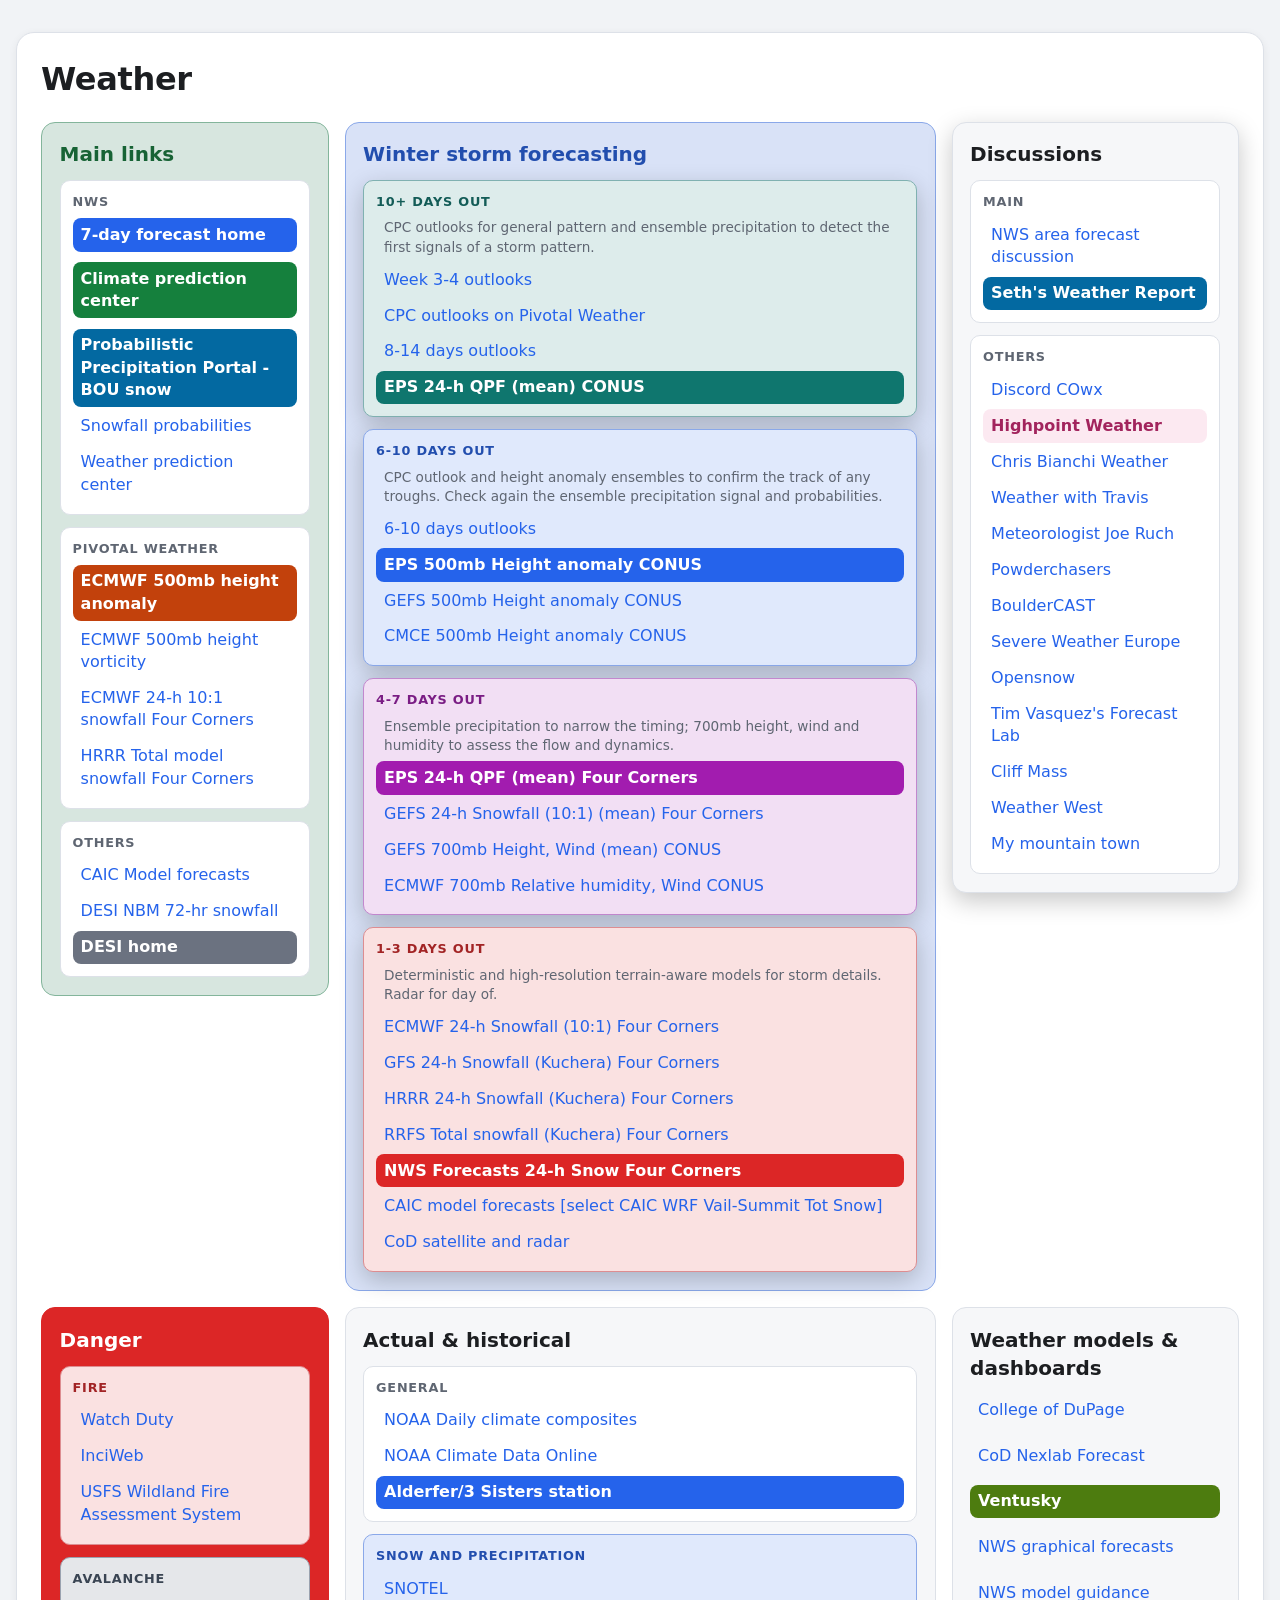
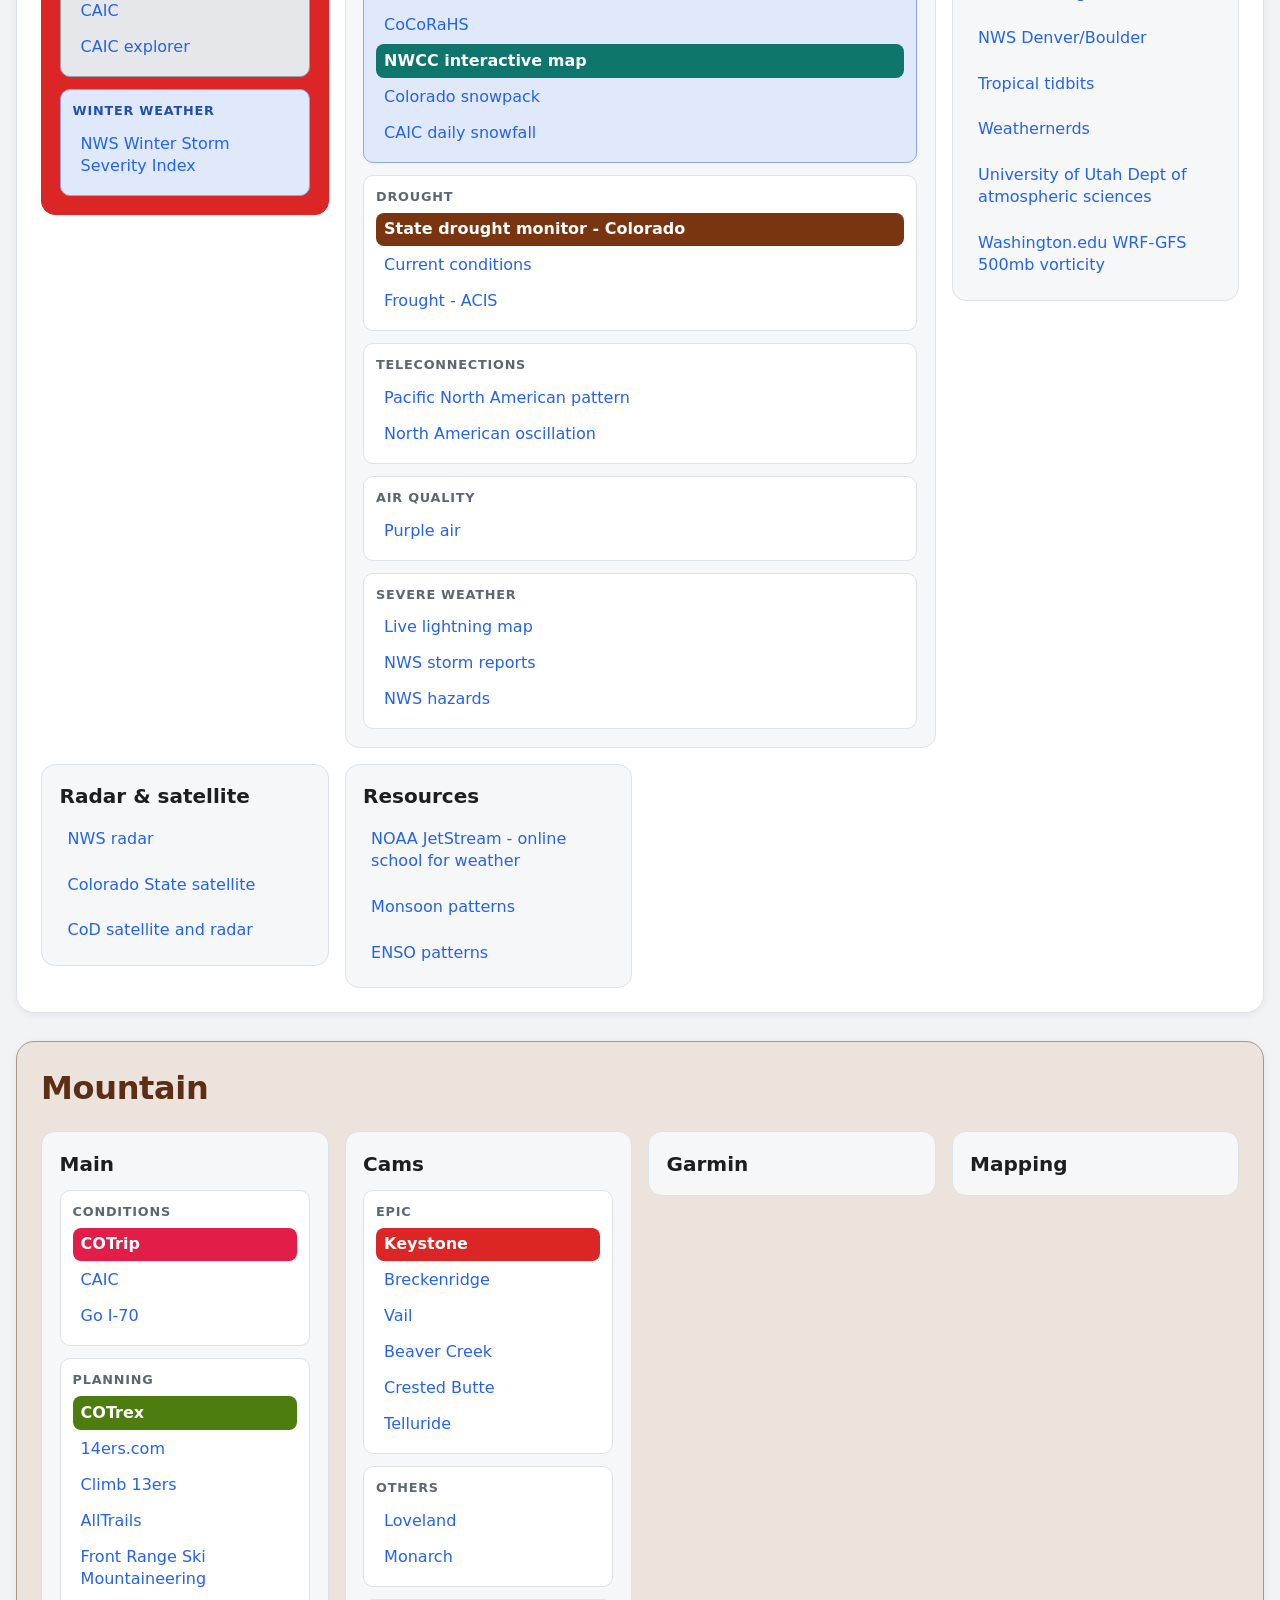
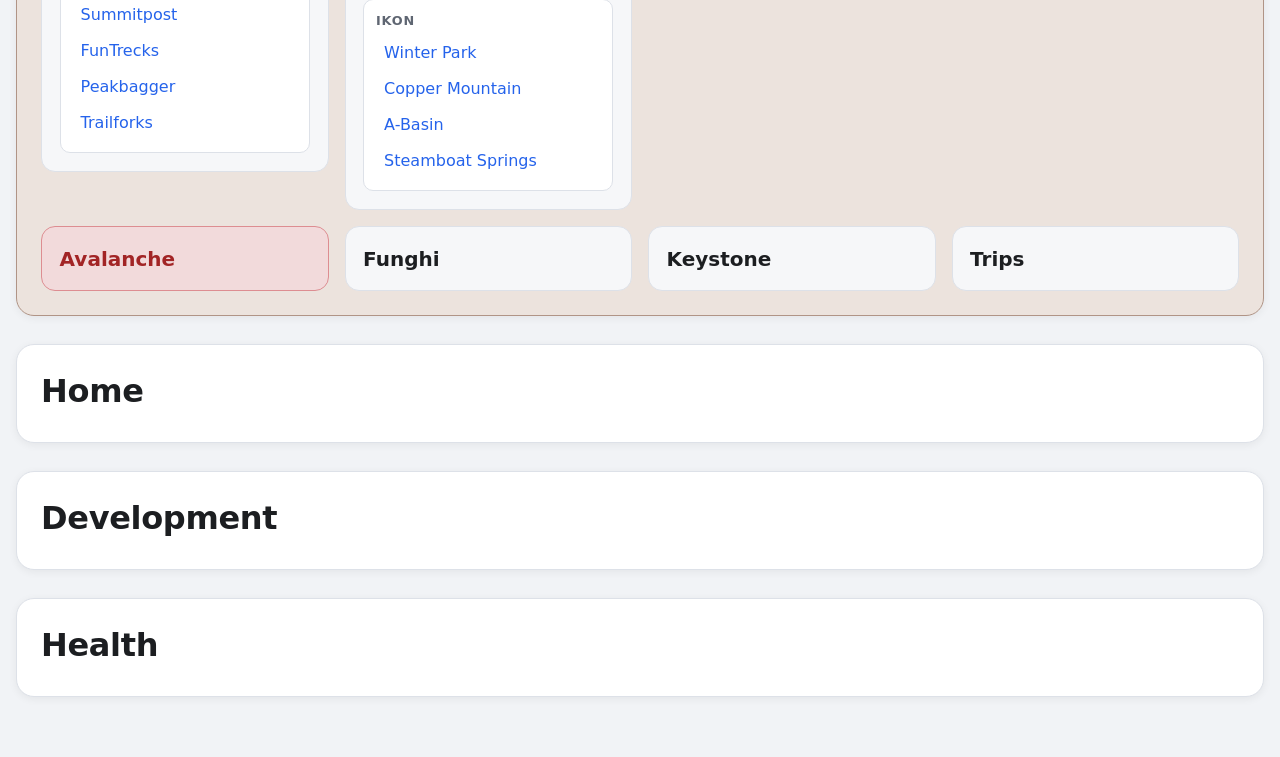
==== index.html @ 30119e85 "Updated design" ====
<!DOCTYPE html>
<html lang="en">
<head>
  <meta charset="utf-8">
  <meta name="viewport" content="width=device-width, initial-scale=1">
  <title>Favorite Links</title>

  <link rel="stylesheet" href="favorite-links.css">
   
</head>

<body>

    <div class="card-1">
        <h2>Weather</h2>

        <div class="card-2 green">
            <h3>Main links</h3>

            <div class="card-3">
                <h4>NWS</h4>
                    <a class="card-link solid blue mb-1" href="https://forecast.weather.gov/MapClick.php?lon=-105.38099262630568&lat=39.588177105466485#.Xbc_J25FyY4" target="_blank">7-day forecast home</a>
                    <a class="card-link solid green mb-1" href="https://www.cpc.ncep.noaa.gov/products/forecasts/" target="_blank">Climate prediction center</a>
                    <a class="card-link solid sky" href="https://www.wpc.ncep.noaa.gov/Prob_Precip/?ptype=snow&zoom=BOU" target="_blank">Probabilistic Precipitation Portal - BOU snow</a>
                    <a class="card-link" href="https://forecast.weather.gov/MapClick.php?lon=-105.38099262630568&lat=39.588177105466485#.Xbc_J25FyY4" target="_blank">Snowfall probabilities</a>
                    <a class="card-link" href="https://www.wpc.ncep.noaa.gov/index.php#page=ovw" target="_blank">Weather prediction center</a>
            </div>    
            
            <div class="card-3">
                <h4>Pivotal weather</h4>
                    <a class="card-link solid orange" href="https://beta.pivotalweather.com/models/ecmwf_full/500h_anom/conus?forecastHour=126&run=2026103012" target="_blank">ECMWF 500mb height anomaly</a>
                    <a class="card-link" href="https://beta.pivotalweather.com/models/ecmwf_full/500hv/conus?forecastHour=132&run=2026103012" target="_blank">ECMWF 500mb height vorticity</a>
                    <a class="card-link" href="https://beta.pivotalweather.com/models/ecmwf_full/sn10_024h-imp/us_fc?forecastHour=156&run=2026103012" target="_blank">ECMWF 24-h 10:1 snowfall Four Corners</a>
                    <a class="card-link" href="https://beta.pivotalweather.com/models/hrrr/snowfall_acc-imp/us_fc?forecastHour=1&run=2026103017" target="_blank">HRRR Total model snowfall Four Corners</a>
            </div>

            <div class="card-3">
                <h4>Others</h4>
                    <a class="card-link" href="https://avalanche.state.co.us/weather/forecast-models">CAIC Model forecasts</a>
                    <a class="card-link" href="https://sites.gsl.noaa.gov/desi/?x4dLocations=%5B%22City%22%5D&chart=x4d&lat=40&lon=-105&theme=dark&timeZone=local&hourFormat=12&x4dviewState=%7B%22latitude%22%3A39.498%2C%22longitude%22%3A-105.844%2C%22bearing%22%3A0%2C%22pitch%22%3A0%2C%22zoom%22%3A7.68%7D&dset=NBM_CO-CONUS&clusHghlgt=true&x4dMapStyle=3D&x4dMaps=%7B%22basemap%22%3A%7B%22value%22%3A%22Mapbox%22%7D%2C%22mapboxBasemap%22%3A%7B%22value%22%3A%22Charcoal%22%2C%22parentValue%22%3A%22mapboxBasemap%22%7D%2C%22Airports%22%3A%7B%7D%2C%22ARTCC%22%3A%7B%7D%2C%22Cities%22%3A%7B%22checked%22%3Atrue%7D%2C%22Coastlines%22%3A%7B%22checked%22%3Atrue%7D%2C%22County+lines%22%3A%7B%7D%2C%22Countries%22%3A%7B%7D%2C%22Country+lines%22%3A%7B%7D%2C%22Countries+NonUS%22%3A%7B%7D%2C%22Country+NonUS+lines%22%3A%7B%7D%2C%22CWAs%22%3A%7B%7D%2C%22Graticules%22%3A%7B%7D%2C%22HUC+6+%28CONUS+%26+OCONUS%29%22%3A%7B%7D%2C%22HUC+8+%28CONUS%29%22%3A%7B%7D%2C%22PSAs%22%3A%7B%7D%2C%22RFCs%22%3A%7B%7D%2C%22Roads%22%3A%7B%7D%2C%22State+lines%22%3A%7B%7D%2C%22Tribal+Lands%22%3A%7B%7D%2C%22Vulnerability%22%3A%7B%22value%22%3A%22Social+Vulnerability+Index%22%2C%22parentKey%22%3A%22Vulnerability%22%2C%22parentValue%22%3A%22Vulnerability%22%7D%2C%22Watches%2FWarnings%2FAdvisories%22%3A%7B%7D%2C%22Zones+%28public%29%22%3A%7B%7D%2C%22Zones+%28fire+wx%29%22%3A%7B%7D%2C%22Zones+%28coastal+marine%29%22%3A%7B%7D%2C%22Zones+%28offshore+marine%29%22%3A%7B%7D%7D&preferredFontSize=14&x4dDset=%7B%22renderOptions%22%3A%22snow72%22%2C%22plotargs%22%3A%5B%7B%22fields%22%3A%5B%22snow72%22%5D%2C%22fieldOption%22%3A%22spread%22%2C%22trackingID%22%3A%22tracking_c58cbac4-a18a-4561-87d9-267f443c7525%22%2C%22layerorder%22%3A1793505277482%7D%5D%2C%22name%22%3A%22spread%22%7D&x1dGroup=Default&x1dSection=overview&x1dSingleField=t2&x1dGraphStyle=pdf&x2dGraphStyle=boxwhisker&x4dCityPadding=1&x1dMapType=dark&summaryTableAreaSelection=geoRegion%3ACONUS" target="_blank">DESI NBM 72-hr snowfall</a>
                    <a class="card-link solid gray" href="https://sites.gsl.noaa.gov/desi/" target="_blank">DESI home</a>
            </div>
            
        </div>

        <div class="card-2 wide blue">
            <h3>Winter storm forecasting</h3>

            <div class="card-3 teal shadow">
                <h4>10+ days out</h4>
                <p class="card-note">CPC outlooks for general pattern and ensemble precipitation to detect the first signals of a storm pattern.</p>
                <a class="card-link" href="https://www.cpc.ncep.noaa.gov/products/predictions/WK34/" target="_blank">Week 3-4 outlooks</a>
                <a class="card-link" href="https://beta.pivotalweather.com/forecasts/cpc/cpc_prcp_d0814/conus" target="_blank">CPC outlooks on Pivotal Weather</a>
                <a class="card-link" href="https://www.cpc.ncep.noaa.gov/products/predictions/814day/" target="_blank">8-14 days outlooks</a>
                <a class="card-link solid teal" href="https://beta.pivotalweather.com/models/epsens/qpf_024h-mean-imp/conus?forecastHour=168" target="_blank">EPS 24-h QPF (mean) CONUS</a>
            </div>

            <div class="card-3 blue shadow">
                <h4>6-10 days out</h4>
                <p class="card-note">CPC outlook and height anomaly ensembles to confirm the track of any troughs. Check again the ensemble precipitation signal and probabilities.</p>
                <a class="card-link" href="https://www.cpc.ncep.noaa.gov/products/predictions/610day/" target="_blank">6-10 days outlooks</a>
                <a class="card-link solid blue" href="https://beta.pivotalweather.com/models/epsens/500h_anom-mean/conus?forecastHour=0" target="_blank">EPS 500mb Height anomaly CONUS</a>
                <a class="card-link" href="https://beta.pivotalweather.com/models/gefsens/500h_anom-mean/conus?forecastHour=0" target="_blank">GEFS 500mb Height anomaly CONUS</a>
                <a class="card-link" href="https://beta.pivotalweather.com/models/cmceens/500h_anom-mean/conus?forecastHour=0" target="_blank">CMCE 500mb Height anomaly CONUS</a>
            </div>

            <div class="card-3 magenta shadow">
                <h4>4-7 days out</h4>
                <p class="card-note">Ensemble precipitation to narrow the timing; 700mb height, wind and humidity to assess the flow and dynamics.</p>
                <a class="card-link solid magenta" href="https://beta.pivotalweather.com/models/epsens/qpf_024h-mean-imp/us_fc?forecastHour=24" target="_blank">EPS 24-h QPF (mean) Four Corners</a>
                <a class="card-link" href="https://beta.pivotalweather.com/models/gefsens/sn10_024h-mean-imp/us_fc?forecastHour=24" target="_blank">GEFS 24-h Snowfall (10:1) (mean) Four Corners</a>
                <a class="card-link" href="https://beta.pivotalweather.com/models/gefsens/700wh-mean/conus?forecastHour=0" target="_blank">GEFS 700mb Height, Wind (mean) CONUS</a>
                <a class="card-link" href="https://beta.pivotalweather.com/models/ecmwf_full/700rh/conus?forecastHour=0" target="_blank">ECMWF 700mb Relative humidity, Wind CONUS</a>
            </div>

            <div class="card-3 red shadow">
                <h4>1-3 days out</h4>
                <p class="card-note">Deterministic and high-resolution terrain-aware models for storm details. Radar for day of.</p>
                <a class="card-link" href="https://beta.pivotalweather.com/models/ecmwf_full/sn10_024h-imp/us_fc?forecastHour=24" target="_blank">ECMWF 24-h Snowfall (10:1) Four Corners</a>
                <a class="card-link" href="https://beta.pivotalweather.com/models/gfs/snku_024h-imp/us_fc?forecastHour=24" target="_blank">GFS 24-h Snowfall (Kuchera) Four Corners</a>
                <a class="card-link" href="https://beta.pivotalweather.com/models/hrrr/snku_024h-imp/us_fc?forecastHour=24" target="_blank">HRRR 24-h Snowfall (Kuchera) Four Corners</a>
                <a class="card-link" href="https://beta.pivotalweather.com/models/rrfs/snku_acc-imp/us_fc?forecastHour=1" target="_blank">RRFS Total snowfall (Kuchera) Four Corners</a>
                <a class="card-link solid red" href="https://beta.pivotalweather.com/forecasts/ndfd/ndfd_24hsnow/us_fc" target="_blank">NWS Forecasts 24-h Snow Four Corners</a>
                <a class="card-link" href="https://avalanche.state.co.us/weather/forecast-models" target="_blank">CAIC model forecasts [select CAIC WRF Vail-Summit Tot Snow] </a>
                <a class="card-link" href="https://weather.cod.edu/satrad/?parms=local-Colorado-comp_radar-24-0-100-1&checked=map&colorbar=undefined" target="_blank">CoD satellite and radar</a>
            </div>

        </div>

        <div class="card-2 shadow">
            <h3>Discussions</h3>

            <div class="card-3">
                <h4>Main</h4>
                    <a class="card-link" href="https://forecast.weather.gov/product.php?site=BOU&issuedby=BOU&product=AFD&format=CI&version=1&glossary=10" target="_blank">NWS area forecast discussion</a>
                    <a class="card-link solid sky" href="https://www.facebook.com/SethsWeatherReport" target="_blank">Seth's Weather Report</a>
            </div>

            <div class="card-3">
                <h4>Others</h4>
                    <a class="card-link" href="https://discord.com/channels/416744473536495617/416744473536495619" target="_blank">Discord COwx</a>
                    <a class="card-link pink" href="https://www.facebook.com/highpointwx/" target="_blank">Highpoint Weather</a>
                    <a class="card-link" href="https://www.facebook.com/BianchiWeather" target="_blank">Chris Bianchi Weather</a>
                    <a class="card-link" href="https://www.facebook.com/travisandweather" target="_blank">Weather with Travis</a>
                    <a class="card-link" href="https://www.facebook.com/ColoradoJoeWx" target="_blank">Meteorologist Joe Ruch</a>
                    <a class="card-link" href="https://powderchasers.com/" target="_blank">Powderchasers</a>
                    <a class="card-link" href="https://bouldercast.com/" target="_blank">BoulderCAST</a>
                    <a class="card-link" href="https://www.severe-weather.eu/" target="_blank">Severe Weather Europe</a>
                    <a class="card-link" href="https://opensnow.com/dailysnow#state" target="_blank">Opensnow</a>
                    <a class="card-link" href="https://www.youtube.com/user/timwxx" target="_blank">Tim Vasquez's Forecast Lab</a>
                    <a class="card-link" href="https://cliffmass.blogspot.com/" target="_blank">Cliff Mass</a>
                    <a class="card-link" href="https://weatherwest.com/" target="_blank">Weather West</a>
                    <a class="card-link" href="https://mymountaintown.com/expert-local-weather" target="_blank">My mountain town</a>
            </div>

        </div>

        <div class="card-2 solid red">
            <h3>Danger</h3>

            <div class="card-3 red">
                <h4>Fire</h4>
            
                <a class="card-link" href="https://app.watchduty.org/" target="_blank">Watch Duty</a>
                <a class="card-link" href="https://inciweb.wildfire.gov/" target="_blank">InciWeb</a>
                <a class="card-link" href="https://www.wfas.net/" target="_blank">USFS Wildland Fire Assessment System</a>
            </div>

            <div class="card-3 slate">
                <h4>Avalanche</h4>
            
                <a class="card-link" href="https://avalanche.state.co.us/" target="_blank">CAIC</a>
                <a class="card-link" href="https://forecasts.avalanche.state.co.us/explorer/" target="_blank">CAIC explorer</a>
            </div>

            <div class="card-3 blue">
                <h4>Winter weather</h4>
            
                <a class="card-link" href="https://www.wpc.ncep.noaa.gov/wwd/wssi/wssi.php?id=BOU" target="_blank">NWS Winter Storm Severity Index</a>
            </div>

        </div>


        <div class="card-2 wide">
            <h3>Actual &amp; historical</h3>

            <div class="card-3">
                <h4>General</h4>
                <a class="card-link" href="https://psl.noaa.gov/data/composites/day/" target="_blank">NOAA Daily climate composites</a>
                <a class="card-link" href="https://psl.noaa.gov/data/composites/day/" target="_blank">NOAA Climate Data Online</a>
                <a class="card-link solid" href="https://jefferson-co.weatherstem.com/alderfer" target="_blank">Alderfer/3 Sisters station</a>
            </div>

            <div class="card-3 blue">
                <h4>Snow and precipitation</h4>
                <a class="card-link" href="https://www.nrcs.usda.gov/resources/data-and-reports/snow-and-climate-monitoring-predefined-reports-and-maps" target="_blank">SNOTEL</a>
                <a class="card-link" href="https://www.cocorahs.org/" target="_blank">CoCoRaHS</a>
                <a class="card-link solid teal" href="https://nwcc-apps.sc.egov.usda.gov/imap/#version=2&elements=&networks=!&states=!&basins=!&hucs=&minElevation=&maxElevation=&elementSelectType=any&activeOnly=true&activeForecastPointsOnly=false&hucLabels=false&hucIdLabels=false&hucParameterLabels=true&stationLabels=&overlays=&overlays=&basinOpacity=75&basinNoDataOpacity=25&basemapOpacity=100&maskOpacity=0&mode=data&openSections=dataElement,parameter,date,basin,options,elements,location,networks&controlsOpen=true&popup=&popupMulti=&popupBasin=&base=esriNgwm&displayType=basinstation&basinType=6&dataElement=PREC&depth=-8&parameter=PCTMED&frequency=DAILY&duration=wytd&customDuration=&dayPart=E&monthPart=E&forecastPubDay=1&forecastExceedance=50&useMixedPast=true&seqColor=1&divColor=7&scaleType=D&scaleMin=&scaleMax=&referencePeriodType=POR&referenceBegin=1991&referenceEnd=2020&minimumYears=20&hucAssociations=true&relativeDate=-1&lat=40.00&lon=-99.00&zoom=4.0" target="_blank">NWCC interactive map</a>
                <a class="card-link" href="https://www.weather.gov/bou/co_snowpack" target="_blank">Colorado snowpack</a>
                <a class="card-link" href="https://avalanche.state.co.us/weather/weather-stations" target="_blank">CAIC daily snowfall</a>
            </div>
            
            <div class="card-3">
                <h4>Drought</h4>
                <a class="card-link solid brown" href="https://droughtmonitor.unl.edu/CurrentMap/StateDroughtMonitor.aspx?CO" target="_blank">State drought monitor - Colorado</a>
                <a class="card-link" href="https://droughtmonitor.unl.edu/ConditionsOutlooks/CurrentConditions.aspx" target="_blank">Current conditions</a>
                <a class="card-link" href="https://drought.rcc-acis.org/" target="_blank">Frought - ACIS</a>
            </div>

            <div class="card-3">
                <h4>Teleconnections</h4>
                <a class="card-link" href="https://www.cpc.ncep.noaa.gov/products/precip/CWlink/pna/pna_index_mrf.shtml" target="_blank">Pacific North American pattern</a>
                <a class="card-link" href="https://www.cpc.ncep.noaa.gov/products/precip/CWlink/pna/nao_index_mrf.shtml" target="_blank">North American oscillation</a>
            </div>

            <div class="card-3">
                <h4>Air quality</h4>
                <a class="card-link" href="https://forecasts.avalanche.state.co.us/explorer/" target="_blank">Purple air</a>
            </div>

            <div class="card-3">
                <h4>Severe weather</h4>
                <a class="card-link" href="https://map.blitzortung.org/#3.22/28.93/-64.39" target="_blank">Live lightning map</a>
                <a class="card-link" href="https://www.weather.gov/source/crh/lsrmap.html?sid=bou" target="_blank">NWS storm reports</a>
                <a class="card-link" href="https://www.weather.gov/wrh/hazards" target="_blank">NWS hazards</a>
            </div>

        </div>

        <div class="card-2">
            <h3>Weather models &amp; dashboards</h3>

            <a class="card-link" href="https://weather.cod.edu/" target="_blank">College of DuPage</a>
            <a class="card-link" href="https://weather.cod.edu/forecast/" target="_blank">CoD Nexlab Forecast</a>
            <a class="card-link solid lime" href="https://www.ventusky.com/precipitation-map/3-hours#p=39.613;-105.407;10&t=20261101/0300" target="_blank">Ventusky</a>
            <a class="card-link" href="https://digital.weather.gov/?zoom=6&lat=40.51137&lon=-105.24512&layers=00BTFFTT&region=0&element=0&mxmz=false" target="_blank">NWS graphical forecasts</a>
            <a class="card-link" href="https://mag.ncep.noaa.gov/model-guidance-model-area.php#" target="_blank">NWS model guidance</a>
            <a class="card-link" href="https://www.weather.gov/bou/" target="_blank">NWS Denver/Boulder</a>
            <a class="card-link" href="https://www.tropicaltidbits.com/analysis/models/" target="_blank">Tropical tidbits</a>
            <a class="card-link" href="https://www.weathernerds.org/home.html" target="_blank">Weathernerds</a>
            <a class="card-link" href="https://weather.utah.edu/index.php?t=sref&r=CABTP&d=PL" target="_blank">University of Utah Dept of atmospheric sciences</a>
            <a class="card-link" href="https://www.weathernerds.org/home.html" target="_blank">Washington.edu WRF-GFS 500mb vorticity</a>
            
        </div>

        <div class="card-2">
            <h3>Radar &amp; satellite</h3>

            <a class="card-link" href="https://radar.weather.gov/#/" target="_blank">NWS radar</a>
            <a class="card-link" href="https://slider.cira.colostate.edu/" target="_blank">Colorado State satellite</a>
            <a class="card-link" href="https://weather.cod.edu/satrad/?parms=local-Colorado-comp_radar-24-0-100-1&checked=map&colorbar=undefined" target="_blank">CoD satellite and radar</a>
        </div>

        <div class="card-2">
            <h3>Resources</h3>

            <a class="card-link" href="https://www.noaa.gov/jetstream" target="_blank">NOAA JetStream - online school for weather</a>
            <a class="card-link" href="https://www.noaa.gov/jetstream" target="_blank">Monsoon patterns</a>
            <a class="card-link" href="https://www.weather.gov/media/bou/ENSOlocalprecipimpacts.pdf" target="_blank">ENSO patterns</a>
        </div>

    </div>

    <div class="card-1 brown">
        <h2>Mountain</h2>

        <div class="card-2">
            <h3>Main</h3>

            <div class="card-3">
                <h4>Conditions</h4>
                    <a class="card-link solid rose" href="https://www.cotrip.org/?" target="_blank">COTrip</a>
                    <a class="card-link" href="https://avalanche.state.co.us/" target="_blank">CAIC</a>
                    <a class="card-link" href="https://goi70.com/travel/" target="_blank">Go I-70</a>

            </div>

            <div class="card-3">
                <h4>Planning</h4>
                    <a class="card-link solid lime" href="https://trails.colorado.gov/" target="_blank">COTrex</a>
                    <a class="card-link" href="https://www.14ers.com/" target="_blank">14ers.com</a>
                    <a class="card-link" href="https://www.climb13ers.com/colorado-13ers/" target="_blank">Climb 13ers</a>
                    <a class="card-link" href="https://www.alltrails.com/" target="_blank">AllTrails</a>
                    <a class="card-link" href="https://www.frontrangeskimo.com/" target="_blank">Front Range Ski Mountaineering</a>
                    <a class="card-link" href="https://www.summitpost.org/" target="_blank">Summitpost</a>
                    <a class="card-link" href="https://funtreks.com/" target="_blank">FunTrecks</a>
                    <a class="card-link" href="https://www.peakbagger.com/Default.aspx" target="_blank">Peakbagger</a>
                    <a class="card-link" href="https://www.trailforks.com/" target="_blank">Trailforks</a>
            </div>

        </div>

        <div class="card-2">
            <h3>Cams</h3>

            <div class="card-3">
                <h4>Epic</h4>
                <a class="card-link solid red" href="https://www.keystoneresort.com/the-mountain/mountain-conditions/mountain-cams.aspx" target="_blank">Keystone</a>
                <a class="card-link" href="https://www.breckenridge.com/the-mountain/mountain-conditions/mountain-cams.aspx" target="_blank">Breckenridge</a>
                <a class="card-link" href="https://www.vail.com/the-mountain/mountain-conditions/mountain-cams.aspx" target="_blank">Vail</a>
                <a class="card-link" href="https://www.beavercreek.com/the-mountain/mountain-conditions/mountain-cams.aspx" target="_blank">Beaver Creek</a>
                <a class="card-link" href="https://www.skicb.com/the-mountain/mountain-conditions/mountain-cams.aspx" target="_blank">Crested Butte</a>
                <a class="card-link" href="https://tellurideskiresort.com/webcams/" target="_blank">Telluride</a>
            </div>

            <div class="card-3">
                <h4>Others</h4>
                <a class="card-link" href="https://skiloveland.com/timelapse/" target="_blank">Loveland</a>
                <a class="card-link" href="https://skimonarch.com/conditions/cams/" target="_blank">Monarch</a>
            </div>

            <div class="card-3">
                <h4>Ikon</h4>
                <a class="card-link" href="https://www.winterparkresort.com/the-mountain/mountain-cams" target="_blank">Winter Park</a>
                <a class="card-link" href="https://www.coppercolorado.com/the-mountain/webcams/" target="_blank">Copper Mountain</a>
                <a class="card-link" href="https://www.arapahoebasin.com/mountain-cams/" target="_blank">A-Basin</a>
                <a class="card-link" href="https://www.steamboat.com/the-mountain/live-cams" target="_blank">Steamboat Springs</a>
            </div>
            
        </div>

        <div class="card-2">
            <h3>Garmin</h3>
        </div>

        <div class="card-2">
            <h3>Mapping</h3>
        </div>

        <div class="card-2 red">
            <h3>Avalanche</h3>
        </div>

        <div class="card-2">
            <h3>Funghi</h3>
        </div>

        <div class="card-2">
            <h3>Keystone</h3>
        </div>

        <div class="card-2">
            <h3>Trips</h3>
        </div>

    </div>

    <div class="card-1">
        <h2>Home</h2>

    </div>

    <div class="card-1">
        <h2>Development</h2>

    </div>

    <div class="card-1">
        <h2>Health</h2>

    </div>

</body>

</html>
---- favorite-links.css ----
/* ==========================================================
   Favorite links
   ----------------------------------------------------------
   BASE CLASSES
     .card-1     big card, stacked vertically, large title
     .card-2     medium card, in a grid inside a .card-1
     .card-3     small card, inside a .card-2
     .card-link  an individual link (put it on an <a>)
     .card-note  small, subtle overview text (put it on a <p>,
                 inside any card, usually a .card-3)

   Titles are plain headings placed directly inside each card:
     .card-1 > h2     .card-2 > h3     .card-3 > h4

   MODIFIERS: add them next to a base class (work on all base
   classes unless noted; combine as many as you like)

     Color    red rose pink magenta purple indigo blue sky cyan teal
              green lime yellow amber orange brown gray slate
              or "tint" plus style="--tint:#ff6600" for any color
     Fill     solid       filled with the color, white text
     Size     sm lg xl    scales the element's own text/padding
                          (not the things inside it)
     Layout   wide        spans 2 grid columns  (.card-2)
              full        spans all grid columns (.card-2)
     Margin   mt-0 mt-1 mt-2 mt-3    margin-top    (0 / .5 / 1 / 2 rem)
              mb-0 mb-1 mb-2 mb-3    margin-bottom
     Shadow   shadow-sm shadow shadow-lg    small / medium / large drop shadow
              shadow-none                   removes the shadow (card-1 has a faint one)

   Examples:
     <div class="card-2 green wide"> ... </div>
     <a class="card-link red solid lg" href="...">Link</a>
     <a class="card-link tint" style="--tint:#ff6600" href="...">Link</a>
     <p class="card-note">A short overview of what is in this card.</p>
   ========================================================== */

:root {
  --page-bg: #f1f3f6;
  --text: #1c1e21;
  --muted: #5f6672;
  --accent: #2563eb;          /* link color */
  --accent-solid: #2563eb;    /* default fill color for .solid */

  --card-1-bg: #ffffff;
  --card-2-bg: #f6f7f9;
  --card-3-bg: #ffffff;
  --border: #dde1e8;

  --radius: 14px;
  --gap: 1rem;
  --shadow-k: 1;              /* shadow strength (raised in dark mode) */
}

@media (prefers-color-scheme: dark) {
  :root {
    --page-bg: #111317;
    --text: #e8eaed;
    --muted: #9aa1ad;
    --accent: #7aa7ff;

    --card-1-bg: #1a1d23;
    --card-2-bg: #22262e;
    --card-3-bg: #2a2f38;
    --border: #343a45;
    --shadow-k: 2;
  }
}

/* Basic page setup (optional, remove if you already style these) */
body {
  max-width: 1700px;
  margin: 0 auto;
  padding: 2rem 1rem;
  background: var(--page-bg);
  color: var(--text);
  font-family: system-ui, -apple-system, "Segoe UI", Roboto, sans-serif;
  line-height: 1.4;
}

/* ==========================================================
   Per-element settings. Each element starts neutral (no tint)
   and the modifiers further down change these values, so a
   colored card never colors the cards inside it.
     --tint   the color            --k       1 = tinted, 0 = not
     --s      size scale           --tint-fg readable text version of the tint
   ========================================================== */
.card-1, .card-2, .card-3, .card-link, .card-note {
  --tint: var(--accent-solid);
  --tint-fg: color-mix(in srgb, var(--tint) 70%, var(--text));
  --k: 0;
  --bg-mix: 14%;
  --border-mix: 45%;
  --s: 1;
}

/* dark mode: lighten tinted text so every color keeps good contrast (WCAG AA) */
@media (prefers-color-scheme: dark) {
  .card-1, .card-2, .card-3, .card-link, .card-note {
    --tint-fg: color-mix(in srgb, var(--tint) 45%, var(--text));
  }
}

/* ---------- Level 1: big cards, stacked vertically ---------- */
.card-1 {
  --surface: var(--card-1-bg);
  display: grid;                                   /* its .card-2 children form a grid */
  grid-template-columns: repeat(auto-fill, minmax(min(260px, 100%), 1fr));
  gap: var(--gap);
  align-items: start;
  margin-bottom: 1.75rem;                          /* vertical spacing between level-1 cards */
  padding: calc(1.5rem * var(--s));
  background: color-mix(in srgb, var(--tint) calc(var(--k) * var(--bg-mix)), var(--surface));
  border: 1px solid color-mix(in srgb, var(--tint) calc(var(--k) * var(--border-mix)), var(--border));
  border-radius: calc(var(--radius) + 4px);
  box-shadow: 0 2px 8px rgb(0 0 0 / 0.06);
}

.card-1 > h2 {
  grid-column: 1 / -1;                             /* title spans the full width */
  margin: 0 0 0.25rem;
  font-size: calc(2rem * var(--s));
  font-weight: 700;
  letter-spacing: -0.01em;
  color: color-mix(in srgb, var(--tint-fg) calc(var(--k) * 100%), var(--text));
}

/* ---------- Level 2: medium cards, in a grid ---------- */
.card-2 {
  --surface: var(--card-2-bg);
  display: flex;
  flex-direction: column;
  gap: 0.75rem;
  padding: calc(1.1rem * var(--s));
  background: color-mix(in srgb, var(--tint) calc(var(--k) * var(--bg-mix)), var(--surface));
  border: 1px solid color-mix(in srgb, var(--tint) calc(var(--k) * var(--border-mix)), var(--border));
  border-radius: var(--radius);
}

.card-2 > h3 {
  margin: 0;
  font-size: calc(1.25rem * var(--s));
  font-weight: 600;
  color: color-mix(in srgb, var(--tint-fg) calc(var(--k) * 100%), var(--text));
}

/* ---------- Level 3: small cards ---------- */
.card-3 {
  --surface: var(--card-3-bg);
  display: flex;
  flex-direction: column;
  gap: 0.15rem;
  padding: calc(0.75rem * var(--s));
  background: color-mix(in srgb, var(--tint) calc(var(--k) * var(--bg-mix)), var(--surface));
  border: 1px solid color-mix(in srgb, var(--tint) calc(var(--k) * var(--border-mix)), var(--border));
  border-radius: calc(var(--radius) - 4px);
}

.card-3 > h4 {
  margin: 0 0 0.3rem;
  font-size: calc(0.8rem * var(--s));
  font-weight: 600;
  letter-spacing: 0.06em;
  text-transform: uppercase;
  color: color-mix(in srgb, var(--tint-fg) calc(var(--k) * 100%), var(--muted));
}

/* ---------- Individual links ---------- */
.card-link {
  --bg-mix: 10%;
  display: block;
  padding: calc(0.35rem * var(--s)) calc(0.5rem * var(--s));
  border-radius: 8px;
  font-size: calc(1rem * var(--s));
  font-weight: calc(400 + var(--k) * 200);         /* tinted links are semi-bold */
  color: color-mix(in srgb, var(--tint-fg) calc(var(--k) * 100%), var(--accent));
  background: color-mix(in srgb, var(--tint) calc(var(--k) * var(--bg-mix)), transparent);
  text-decoration: none;
  overflow-wrap: anywhere;
  transition: background-color 0.15s ease;
}

.card-link:hover {
  background: color-mix(in srgb, var(--tint) 20%, transparent);
  text-decoration: underline;
}

.card-link:focus-visible {
  outline: 2px solid var(--accent);
  outline-offset: 2px;
}

/* ---------- Overview text (a <p> inside any card) ---------- */
.card-note {
  margin: 0 0 0.25rem;
  padding: 0 calc(0.5rem * var(--s));              /* lines up with the link text */
  font-size: calc(0.85rem * var(--s));             /* smaller than links (1rem) */
  line-height: 1.4;
  color: color-mix(in srgb, var(--tint-fg) calc(var(--k) * 100%), var(--muted));
  overflow-wrap: anywhere;
}

.card-1 > .card-note {
  grid-column: 1 / -1;                             /* spans the whole card, like the title */
}

.card-1 > .card-note,
.card-2 > .card-note {
  padding-inline: 0;                               /* line up with the card's title instead */
}

/* ==========================================================
   MODIFIERS (keep below the base classes)
   ========================================================== */

/* ---------- Colors ---------- */
.red     { --tint: #dc2626; --k: 1; }
.rose    { --tint: #e11d48; --k: 1; }
.pink    { --tint: #db2777; --k: 1; }
.magenta { --tint: #a21caf; --k: 1; }
.purple  { --tint: #7c3aed; --k: 1; }
.indigo  { --tint: #4338ca; --k: 1; }
.blue    { --tint: #2563eb; --k: 1; }
.sky     { --tint: #0369a1; --k: 1; }
.cyan    { --tint: #0e7490; --k: 1; }
.teal    { --tint: #0f766e; --k: 1; }
.green   { --tint: #15803d; --k: 1; }
.lime    { --tint: #4d7c0f; --k: 1; }
.yellow  { --tint: #a16207; --k: 1; }
.amber   { --tint: #b45309; --k: 1; }
.orange  { --tint: #c2410c; --k: 1; }
.brown   { --tint: #78350f; --k: 1; }
.gray    { --tint: #6b7280; --k: 1; }
.slate   { --tint: #475569; --k: 1; }
.tint    { --k: 1; }                                /* use with style="--tint:#rrggbb" */

/* ---------- Solid fill (white text) ---------- */
.solid {
  --k: 1;
  --bg-mix: 100%;
  --border-mix: 100%;
}

.solid > h2,
.solid > h3,
.solid > h4 {
  color: #fff;
}

.card-link.solid {
  color: #fff;
}

.card-link.solid:hover {
  background: color-mix(in srgb, var(--tint) 85%, black);
  text-decoration: none;
}

/* plain links inside a solid card turn white so they stay readable */
.solid > .card-link:not(.solid) {
  color: #fff;
}

.solid > .card-link:not(.solid):hover {
  background: rgb(255 255 255 / 0.2);
}

/* overview text inside a solid card turns white too */
.solid > .card-note {
  color: #fff;
}

/* ---------- Sizes ---------- */
.sm { --s: 0.85; }
.lg { --s: 1.25; }
.xl { --s: 1.5; }

/* ---------- Grid layout (for .card-2 inside .card-1) ---------- */
.full { grid-column: 1 / -1; }

@media (min-width: 720px) {
  .wide { grid-column: span 2; }
}

/* ---------- Margins ---------- */
.mt-0 { margin-top: 0; }
.mt-1 { margin-top: 0.5rem; }
.mt-2 { margin-top: 1rem; }
.mt-3 { margin-top: 2rem; }

.mb-0 { margin-bottom: 0; }
.mb-1 { margin-bottom: 0.5rem; }
.mb-2 { margin-bottom: 1rem; }
.mb-3 { margin-bottom: 2rem; }

/* ---------- Shadows ---------- */
.shadow-none { box-shadow: none; }
.shadow-sm   { box-shadow: 0 2px 6px  rgb(0 0 0 / calc(0.12 * var(--shadow-k))); }
.shadow      { box-shadow: 0 8px 24px rgb(0 0 0 / calc(0.22 * var(--shadow-k))); }
.shadow-lg   { box-shadow: 0 18px 48px rgb(0 0 0 / calc(0.32 * var(--shadow-k))); }
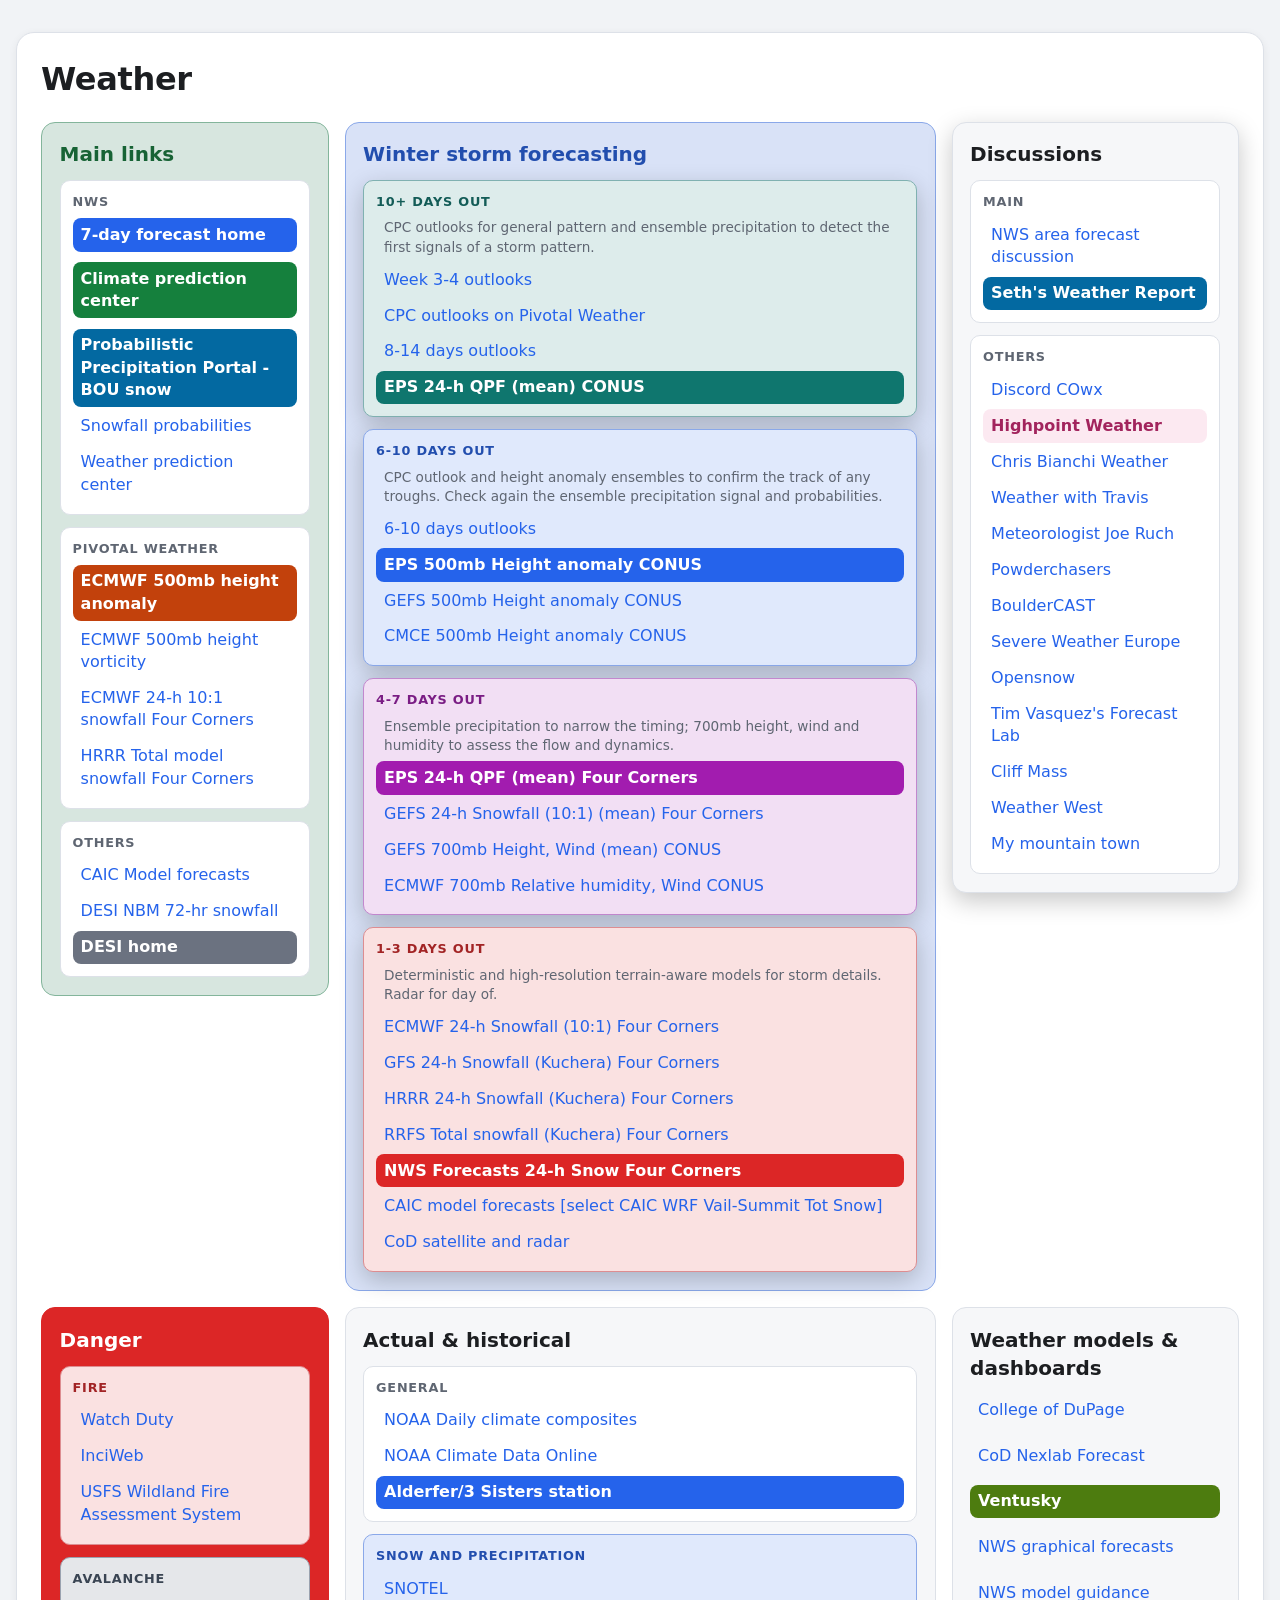
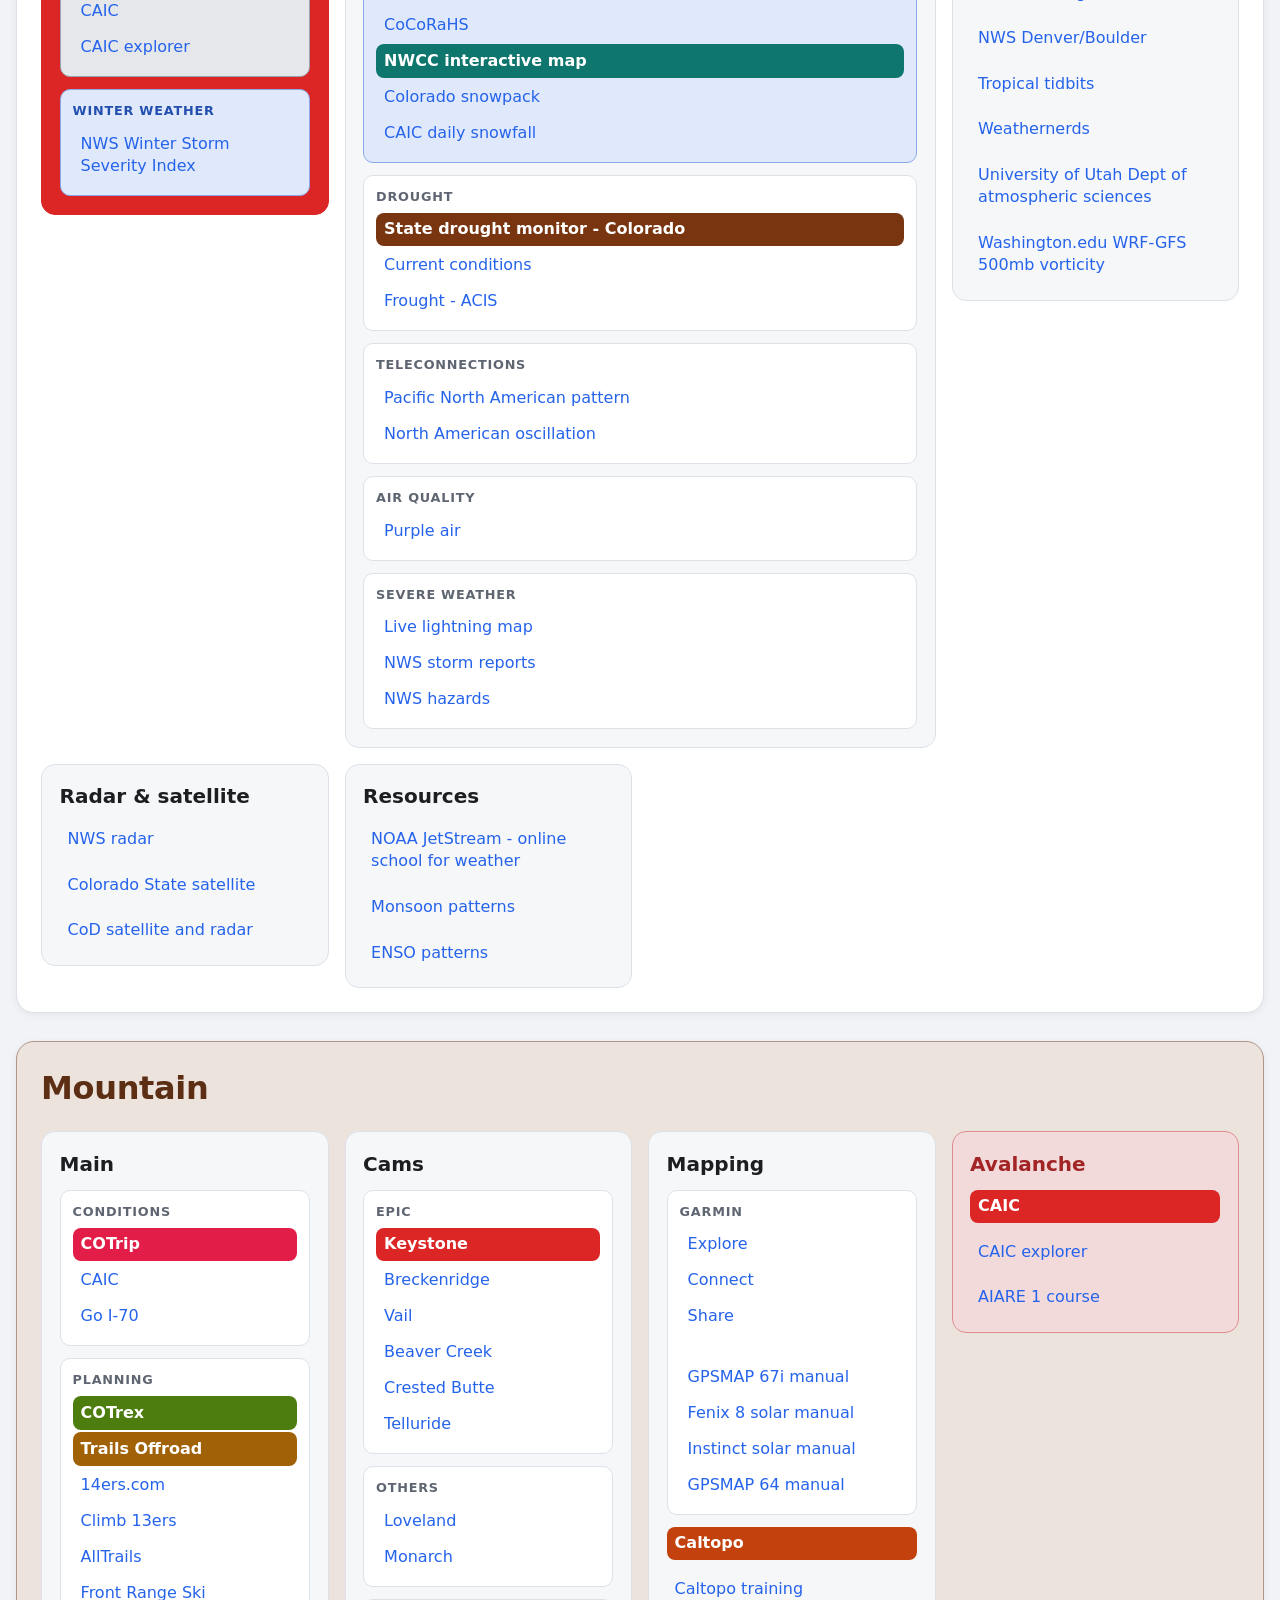
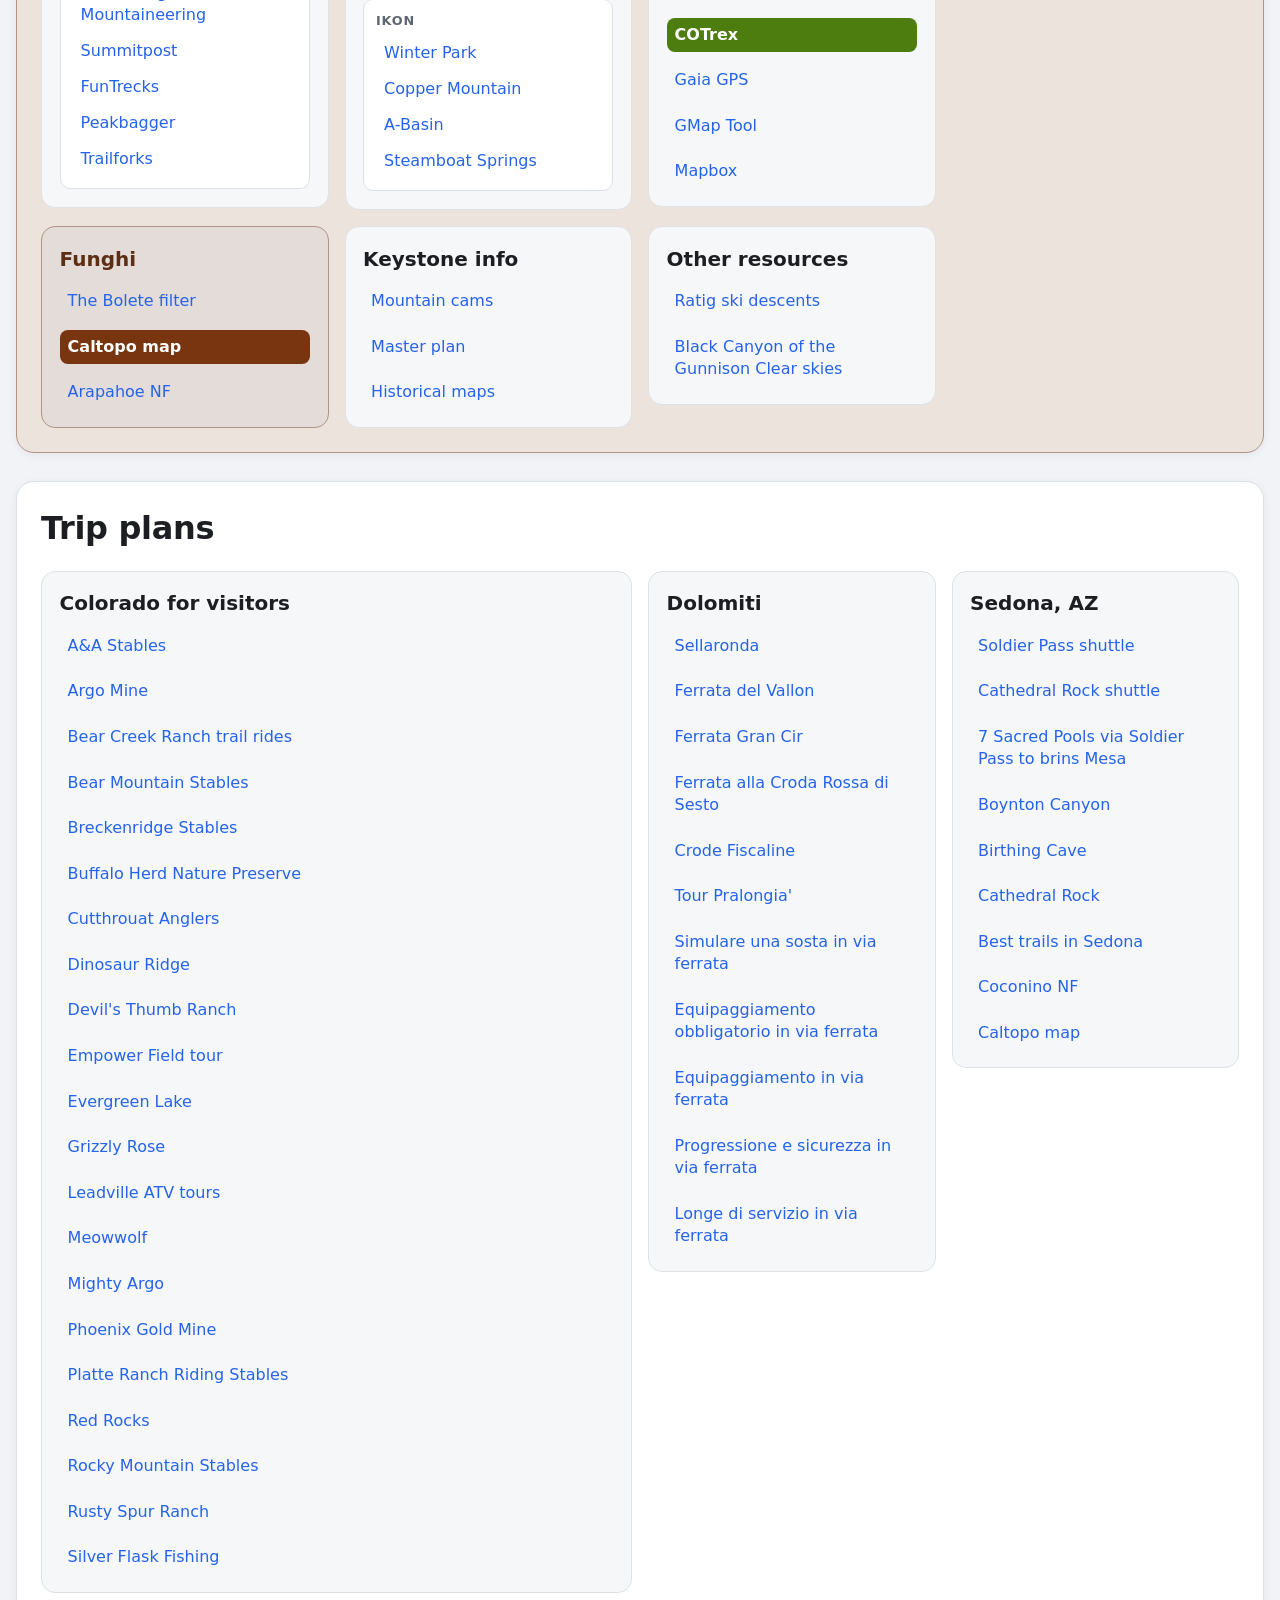
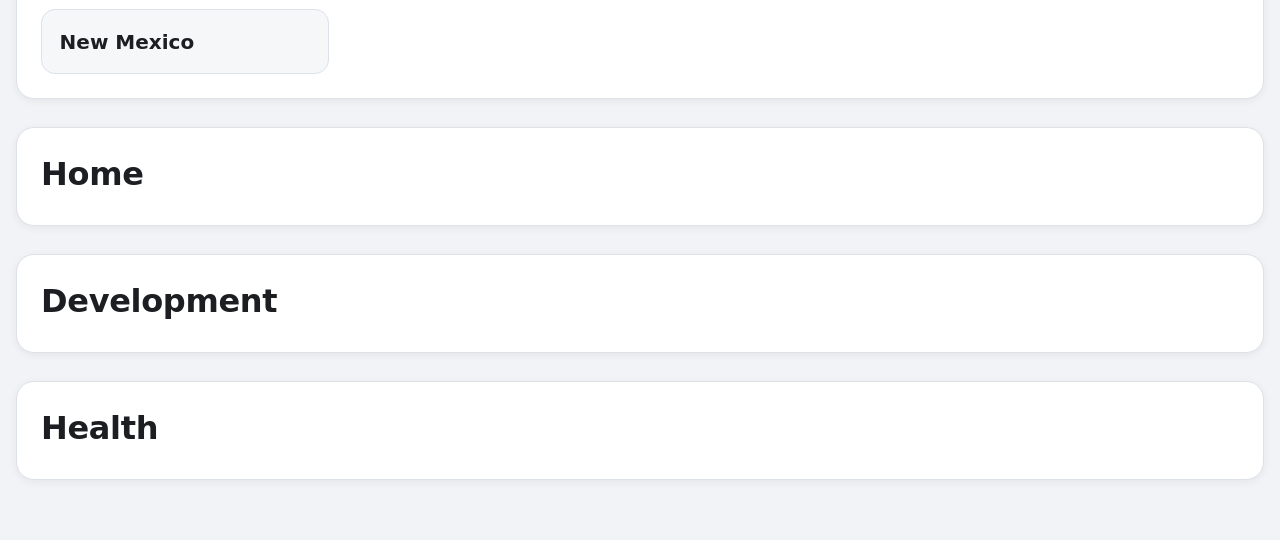
==== commit a40be438: "Updated links" ====
--- a/index.html
+++ b/index.html
@@ -239,6 +239,7 @@
             <div class="card-3">
                 <h4>Planning</h4>
                     <a class="card-link solid lime" href="https://trails.colorado.gov/" target="_blank">COTrex</a>
+                    <a class="card-link solid yellow" href="https://www.trailsoffroad.com/" target="_blank">Trails Offroad</a>
                     <a class="card-link" href="https://www.14ers.com/" target="_blank">14ers.com</a>
                     <a class="card-link" href="https://www.climb13ers.com/colorado-13ers/" target="_blank">Climb 13ers</a>
                     <a class="card-link" href="https://www.alltrails.com/" target="_blank">AllTrails</a>
@@ -281,27 +282,123 @@
         </div>
 
         <div class="card-2">
-            <h3>Garmin</h3>
-        </div>
-
-        <div class="card-2">
             <h3>Mapping</h3>
+
+            <div class="card-3">
+                <h4>Garmin</h4>
+                <a class="card-link" href="https://explore.garmin.com" target="_blank">Explore</a>
+                <a class="card-link" href="https://connect.garmin.com" target="_blank">Connect</a>
+                <a class="card-link" href="https://share.garmin.com/biondani" target="_blank">Share</a>
+                <br>
+                <a class="card-link" href="https://www8.garmin.com/manuals/webhelp/GUID-11021D65-32D1-4558-A83E-F7F74FF88D7E/EN-US/GPSMAP_67i_OM_EN-US.pdf" target="_blank">GPSMAP 67i manual</a>
+                <a class="card-link" href="https://www8.garmin.com/manuals/webhelp/GUID-11021D65-32D1-4558-A83E-F7F74FF88D7E/EN-US/GPSMAP_67i_OM_EN-US.pdf" target="_blank">Fenix 8 solar manual</a>
+                <a class="card-link" href="https://www8.garmin.com/manuals/webhelp/GUID-A298EB1C-21D9-430F-8D06-A2CC74E5D5E9/EN-US/Instinct_Solar_OM_EN-US.pdf" target="_blank">Instinct solar manual</a>
+                <a class="card-link" href="https://www8.garmin.com/manuals/webhelp/gpsmap64/EN-US/GPSMAP_64_OM_EN-US.pdf" target="_blank">GPSMAP 64 manual</a>
+            </div>
+
+            <a class="card-link solid orange" href="https://caltopo.com" target="_blank">Caltopo</a>
+            <a class="card-link" href="https://training.caltopo.com/" target="_blank">Caltopo training</a>
+            <a class="card-link solid lime" href="https://trails.colorado.gov/" target="_blank">COTrex</a>
+            <a class="card-link" href="https://www.gaiagps.com/map/?loc=11.0/-105.0832/39.5917&layer=NationalMap" target="_blank">Gaia GPS</a>
+            <a class="card-link" href="https://www.gmaptool.eu/en" target="_blank">GMap Tool</a>
+            <a class="card-link" href="https://www.mapbox.com/" target="_blank">Mapbox</a>
         </div>
 
         <div class="card-2 red">
             <h3>Avalanche</h3>
-        </div>
-
-        <div class="card-2">
+            <a class="card-link solid red" href="https://avalanche.state.co.us/" target="_blank">CAIC</a>
+            <a class="card-link" href="https://forecasts.avalanche.state.co.us/explorer/" target="_blank">CAIC explorer</a>
+            <a class="card-link" href="https://sites.google.com/avtraining.org/2020-21-aiare1online/introduction?pli=1&authuser=0" target="_blank">AIARE 1 course</a>
+        </div>
+
+        <div class="card-2 brown">
             <h3>Funghi</h3>
-        </div>
-
-        <div class="card-2">
-            <h3>Keystone</h3>
-        </div>
-
-        <div class="card-2">
-            <h3>Trips</h3>
+            <a class="card-link" href="https://boletes.wpamushroomclub.org/?fwp_filters=filter-set-1-regional-filters%2Czone-4-found-in-the-southwest%2Cgrows-in-coniferous-woods" target="_blank">The Bolete filter</a>
+            <a class="card-link solid brown" href="https://caltopo.com/m/H6E6" target="_blank">Caltopo map</a>
+            <a class="card-link" href="https://www.fs.usda.gov/r02/arp/permits/forest-products" target="_blank">Arapahoe NF</a>
+        </div>
+
+        <div class="card-2">
+            <h3>Keystone info</h3>
+            <a class="card-link" href="https://www.keystoneresort.com/the-mountain/mountain-conditions/mountain-cams.aspx" target="_blank">Mountain cams</a>
+            <a class="card-link" href="https://liftblog.com/2017/07/03/nowhere-to-go-but-up-the-keystone-master-plan/" target="_blank">Master plan</a>
+            <a class="card-link" href="https://skimap.org/skiareas/view/519" target="_blank">Historical maps</a>
+
+        </div>
+
+        <div class="card-2">
+            <h3>Other resources</h3>
+            <a class="card-link" href="https://www.loudawson.com/rating-ski-descents-d-system/" target="_blank">Ratig ski descents</a>
+            <a class="card-link" href="https://www.cleardarksky.com/c/BlkCnynCOkey.html" target="_blank">Black Canyon of the Gunnison Clear skies</a>
+
+        </div>
+
+    </div>
+
+    <div class="card-1">
+        <h2>Trip plans</h2>
+
+        <div class="card-2 wide">
+            <h3>Colorado for visitors</h3>
+
+            <a class="card-link" href="https://www.aastables.com/" target="_blank">A&A Stables</a>
+            <a class="card-link" href="https://argomilltour.com/" target="_blank">Argo Mine</a>
+            <a class="card-link" href="https://www.bearcreekranchcolorado.com/guided-trail-rides" target="_blank">Bear Creek Ranch trail rides</a>
+            <a class="card-link" href="https://bearmtnstables.com/learning" target="_blank">Bear Mountain Stables</a>
+            <a class="card-link" href="https://breckstables.com/" target="_blank">Breckenridge Stables</a>
+            <a class="card-link" href="https://www.uncovercolorado.com/wildlife/buffalo-herd-nature-preserve/" target="_blank">Buffalo Herd Nature Preserve</a>
+            <a class="card-link" href="https://fishcolorado.com/" target="_blank">Cutthrouat Anglers</a>
+            <a class="card-link" href="https://dinoridge.org/" target="_blank">Dinosaur Ridge</a>
+            <a class="card-link" href="https://www.devilsthumbranch.com/" target="_blank">Devil's Thumb Ranch</a>
+            <a class="card-link" href="https://www.coloradosports.org/stadium-tour/" target="_blank">Empower Field tour</a>
+            <a class="card-link" href="https://www.evergreenrecreation.com/evergreen-lake" target="_blank">Evergreen Lake</a>
+            <a class="card-link" href="https://grizzlyrose.com/" target="_blank">Grizzly Rose</a>
+            <a class="card-link" href="https://leadvilleatvtours.com/" target="_blank">Leadville ATV tours</a>
+            <a class="card-link" href="https://meowwolf.com/visit/denver" target="_blank">Meowwolf</a>
+            <a class="card-link" href="https://mightyargo.com/" target="_blank">Mighty Argo</a>
+            <a class="card-link" href="https://www.phoenixgoldmine.com/" target="_blank">Phoenix Gold Mine</a>
+            <a class="card-link" href="https://www.tripadvisor.com/Attraction_Review-g33416-d1101404-Reviews-Platte_Ranch_Riding_Stables-Fairplay_Colorado.html" target="_blank">Platte Ranch Riding Stables</a>
+            <a class="card-link" href="https://www.redrocksonline.com/" target="_blank">Red Rocks</a>
+            <a class="card-link" href="https://www.rockymountainstables.com/" target="_blank">Rocky Mountain Stables</a>
+            <a class="card-link" href="https://www.rustyspurr.com/locations/horseback-tours-near-breckenridge/" target="_blank">Rusty Spur Ranch</a>
+            <a class="card-link" href="https://www.silverflaskfishing.com/" target="_blank">Silver Flask Fishing</a>
+
+        </div>
+
+        <div class="card-2">
+            <h3>Dolomiti</h3>
+
+            <a class="card-link" href="https://caltopo.com/m/11UPN68" target="_blank">Sellaronda</a>
+                <a class="card-link" href="https://www.ferrate365.it/vie-ferrate/ferrata-del-vallon-sella/" target="_blank">Ferrata del Vallon</a>
+                <a class="card-link" href="https://www.ferrate365.it/vie-ferrate/ferrata-gran-cir/" target="_blank">Ferrata Gran Cir</a>
+                <a class="card-link" href="https://www.ferrate365.it/vie-ferrate/ferrata-costoni-croda-rossa-sesto/" target="_blank">Ferrata alla Croda Rossa di Sesto</a>
+                <a class="card-link" href="https://www.summitpost.org/oberbachernspitzen-crode-fiscaline/957537" target="_blank">Crode Fiscaline</a>
+                <a class="card-link" href="https://it.wikiloc.com/percorsi-mountain-bike/corvara-altipiano-del-pralongia-tour-40491222" target="_blank">Tour Pralongia'</a>
+                <a class="card-link" href="https://www.ferrate365.it/blog/simulare-sosta-via-ferrata-fettuccia-longe/" target="_blank">Simulare una sosta in via ferrata</a>
+                <a class="card-link" href="https://www.ferrate365.it/blog/equipaggiamento-obbligatorio-vie-ferrate/" target="_blank">Equipaggiamento obbligatorio in via ferrata</a>
+                <a class="card-link" href="https://www.vieferrate.it/pag-sicurezza/equipaggiamento.html" target="_blank">Equipaggiamento in via ferrata</a>
+                <a class="card-link" href="https://www.ferrate365.it/blog/progressione-sicurezza-vie-ferrate/" target="_blank">Progressione e sicurezza in via ferrata</a>
+                <a class="card-link" href="https://www.youtube.com/watch?v=VNOvEstnZdQ" target="_blank">Longe di servizio in via ferrata</a>
+
+        </div>
+
+        <div class="card-2">
+            <h3>Sedona, AZ</h3>
+
+            <a class="card-link" href="https://sedonashuttle.com/routes/route-14/" target="_blank">Soldier Pass shuttle</a>
+            <a class="card-link" href="https://sedonashuttle.com/routes/route-15/" target="_blank">Cathedral Rock shuttle</a>
+            <a class="card-link" href="https://www.alltrails.com/trail/us/arizona/soldier-pass-to-brins-mesa-loop" target="_blank">7 Sacred Pools via Soldier Pass to brins Mesa</a>
+            <a class="card-link" href="https://www.alltrails.com/trail/us/arizona/boynton-canyon-trail" target="_blank">Boynton Canyon</a>
+            <a class="card-link" href="https://www.alltrails.com/trail/us/arizona/birthing-cave--2" target="_blank">Birthing Cave</a>
+            <a class="card-link" href="https://www.alltrails.com/trail/us/arizona/cathedral-rock-trail" target="_blank">Cathedral Rock</a>
+            <a class="card-link" href="https://www.alltrails.com/us/arizona/sedona" target="_blank">Best trails in Sedona</a>
+            <a class="card-link" href="https://www.fs.usda.gov/r03/coconino" target="_blank">Coconino NF</a>
+            <a class="card-link" href="https://caltopo.com/m/V3D4K16" target="_blank">Caltopo map</a>
+
+        </div>
+
+        <div class="card-2">
+            <h3>New Mexico</h3>
         </div>
 
     </div>
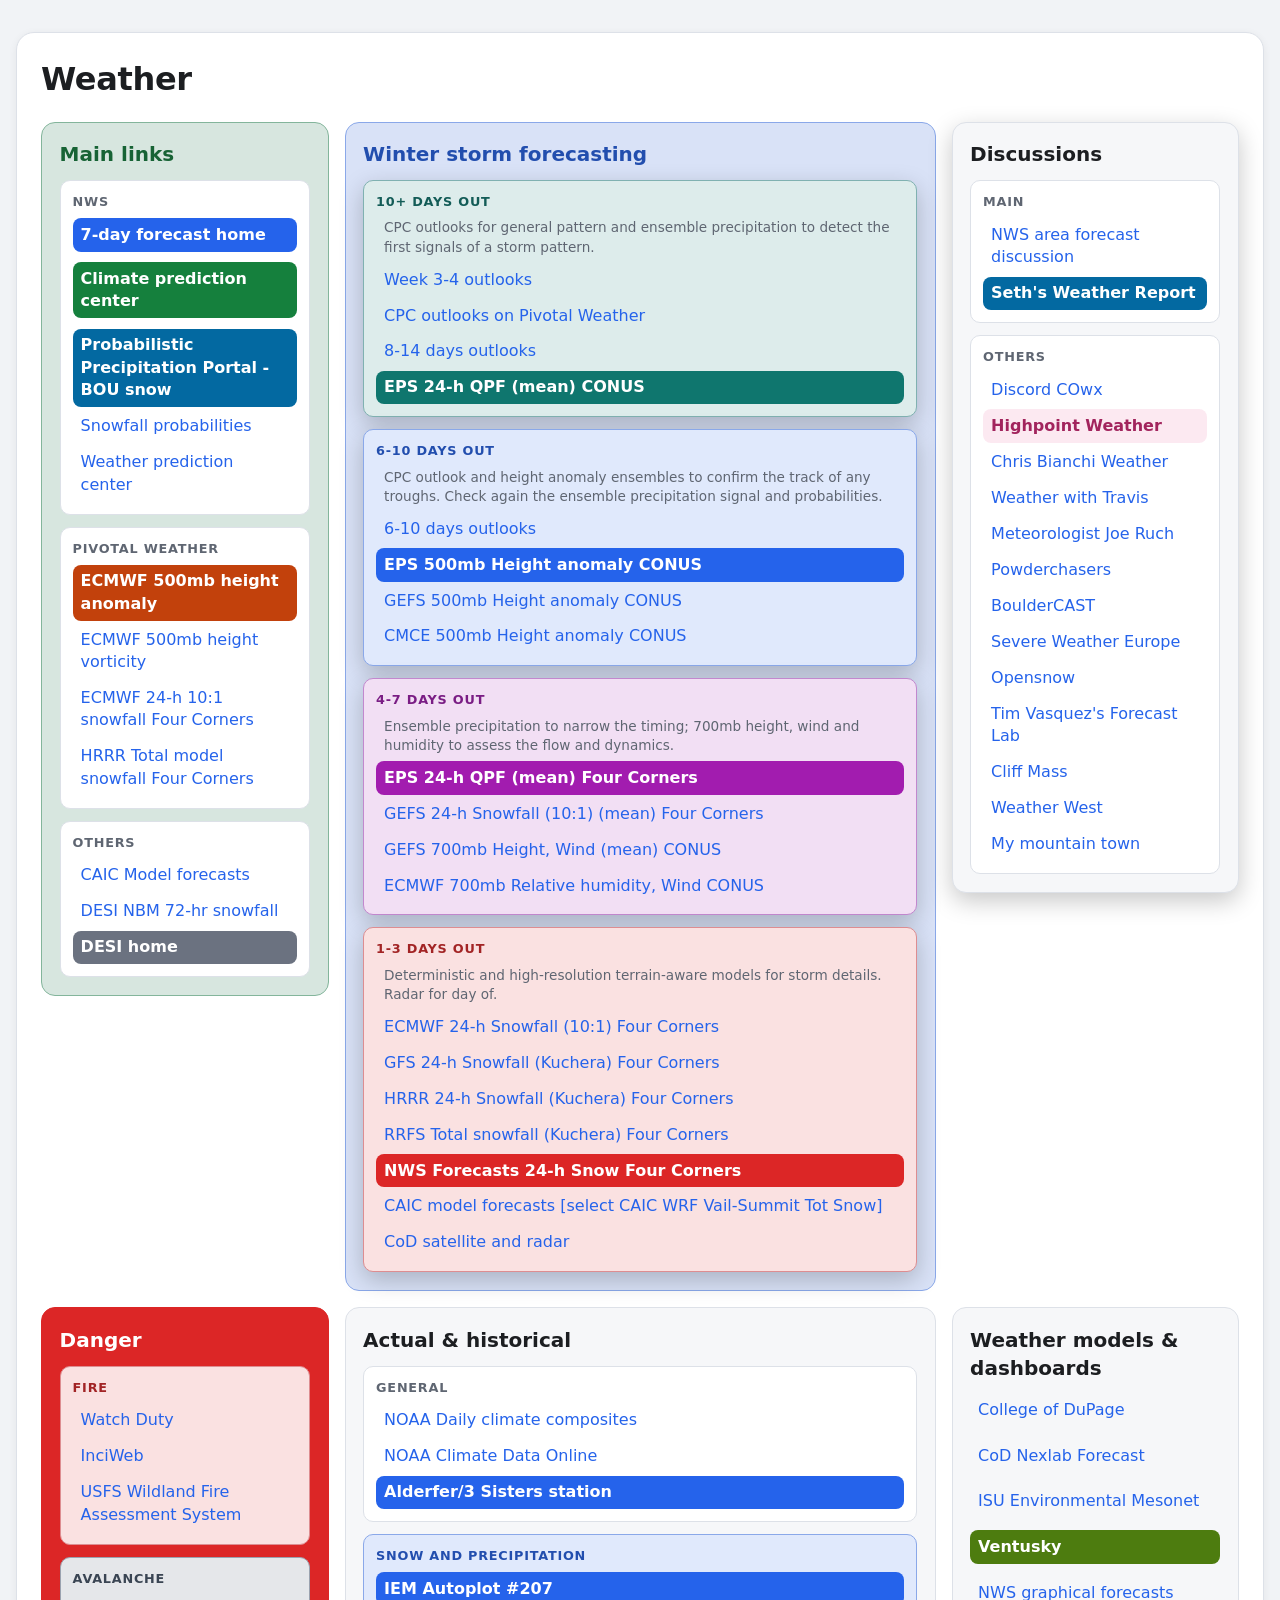
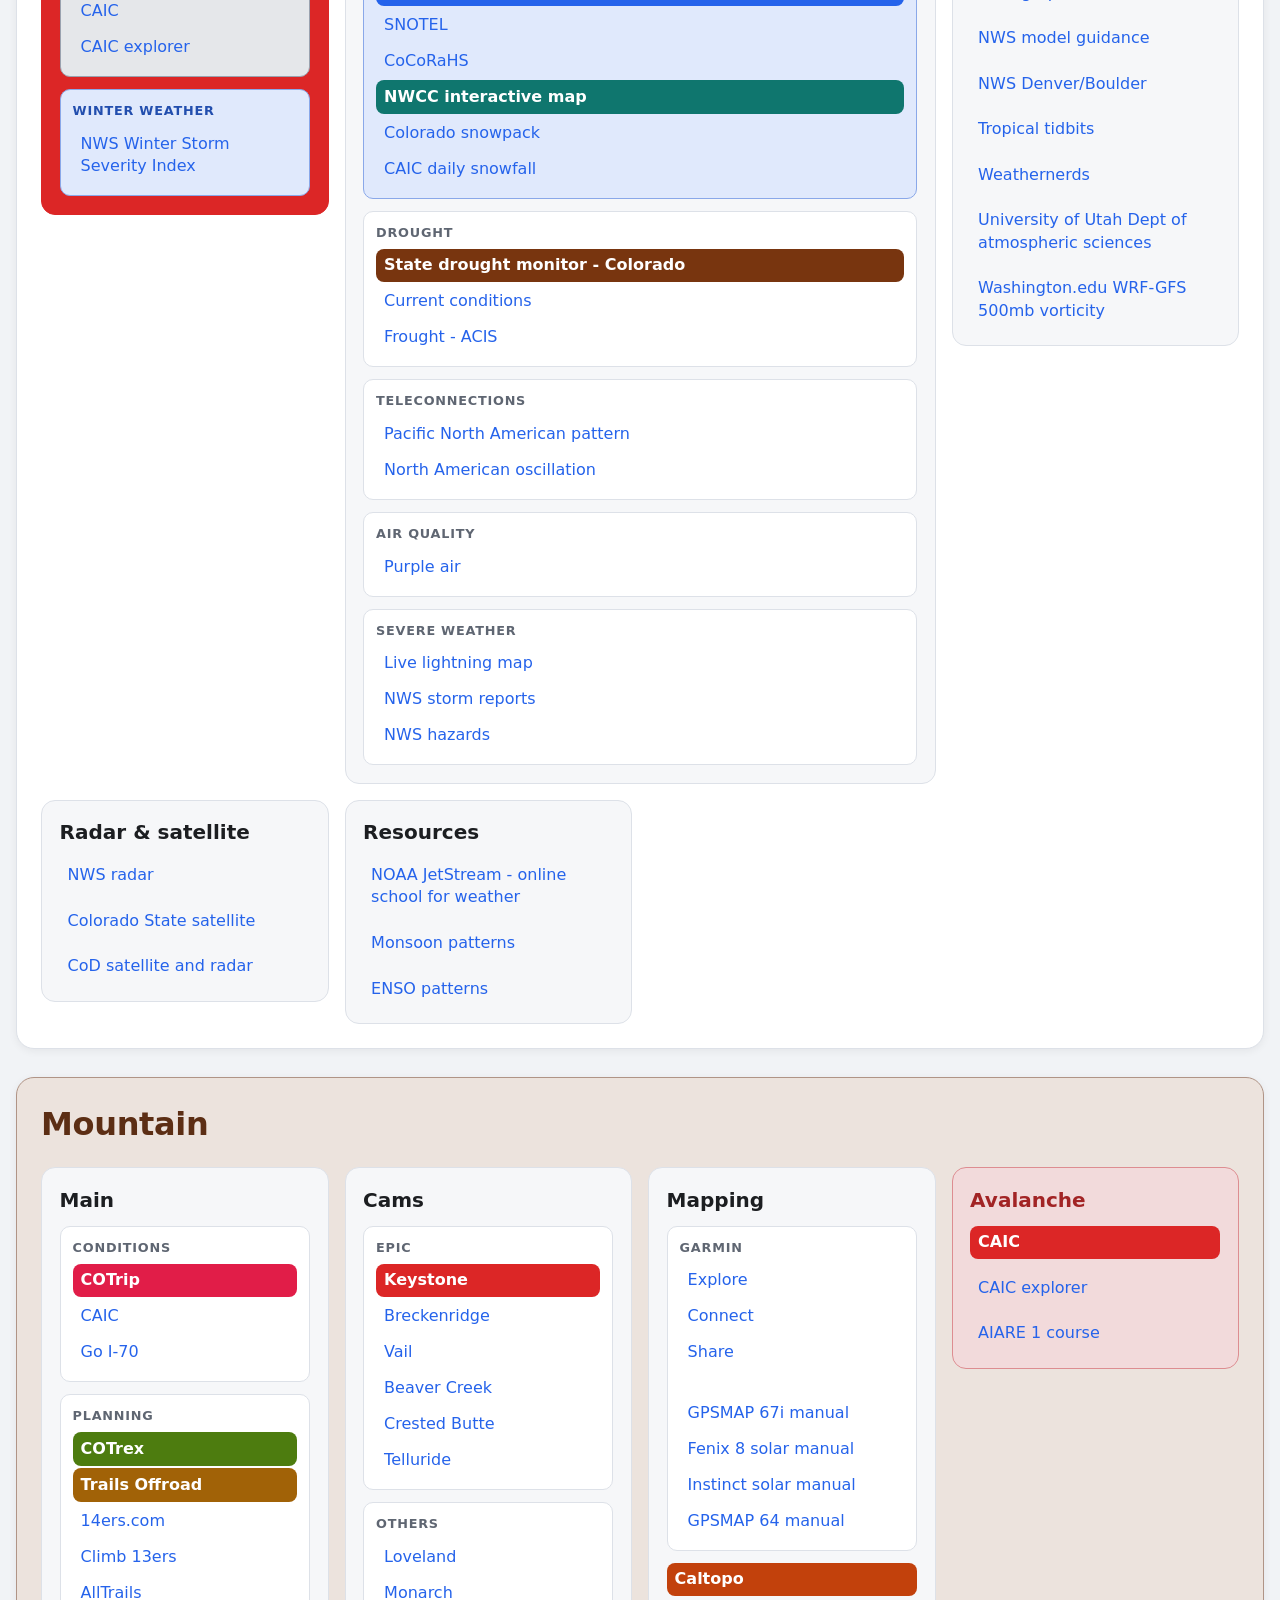
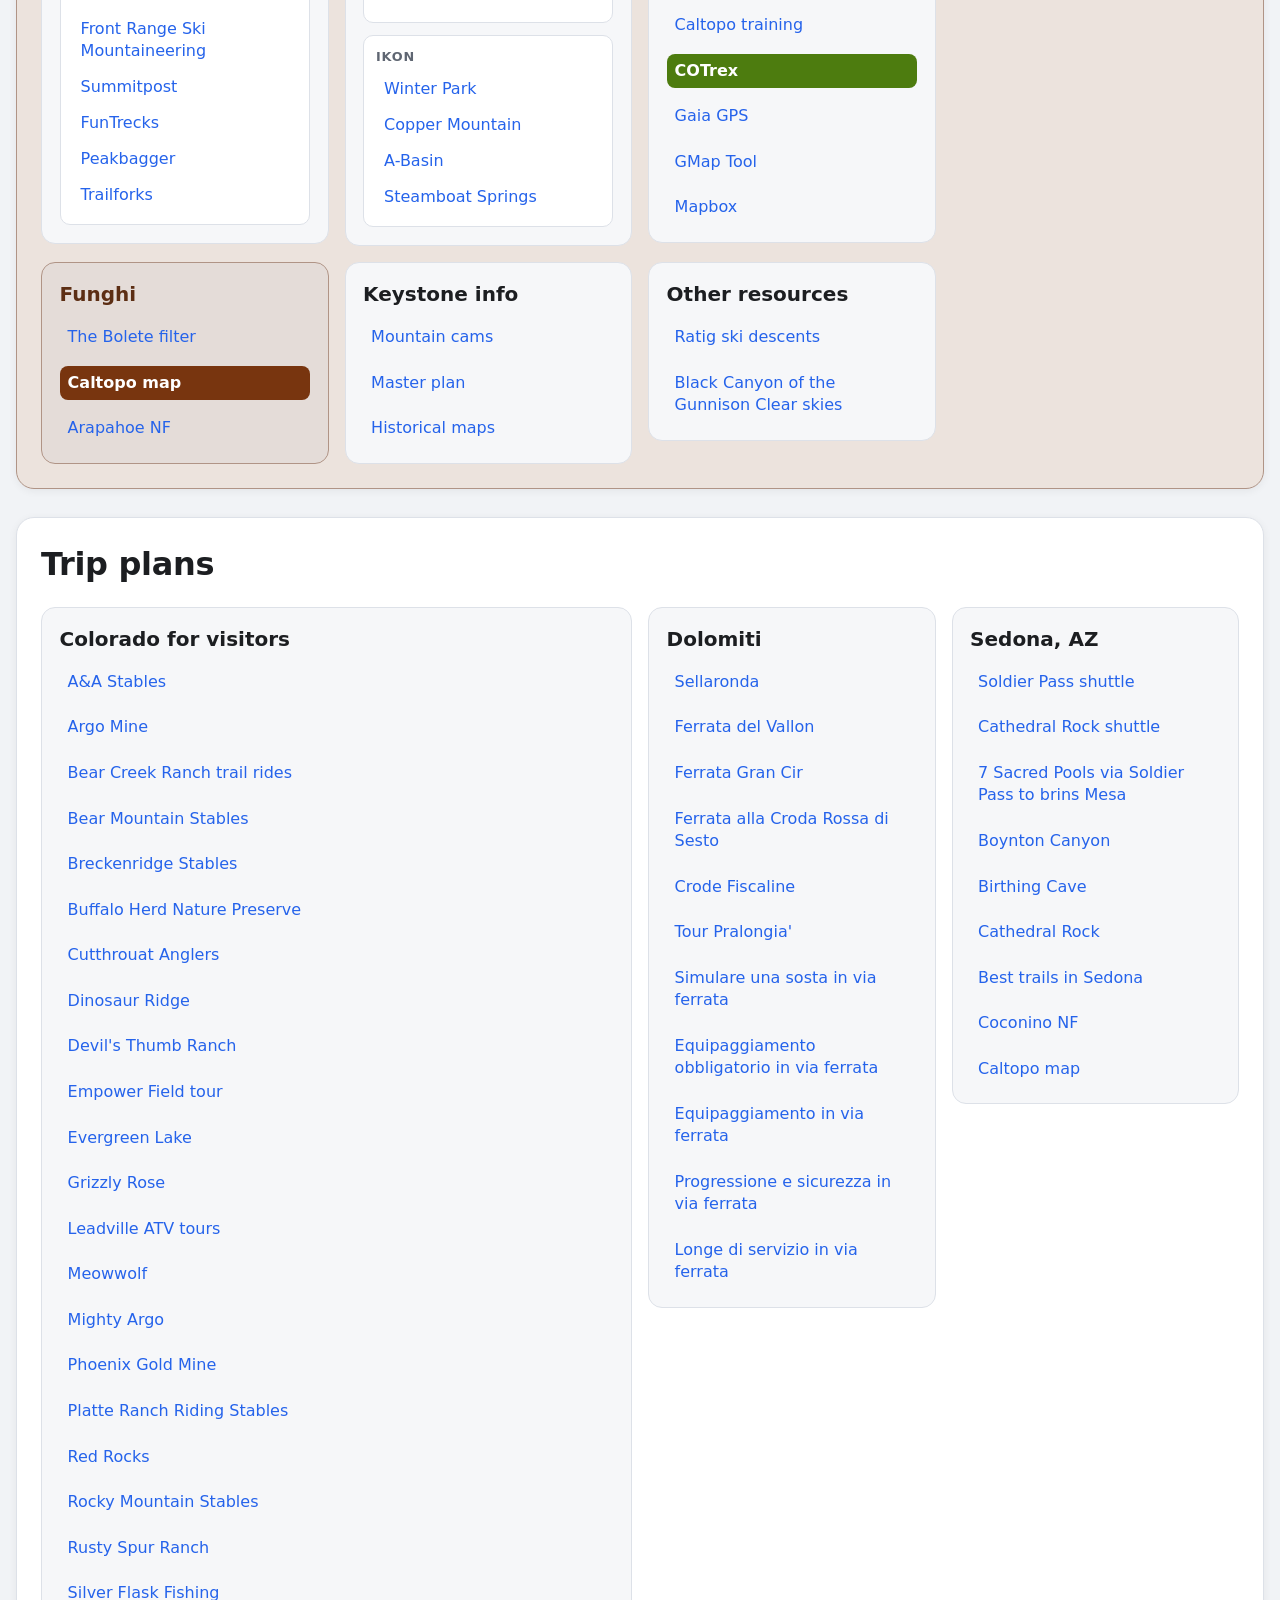
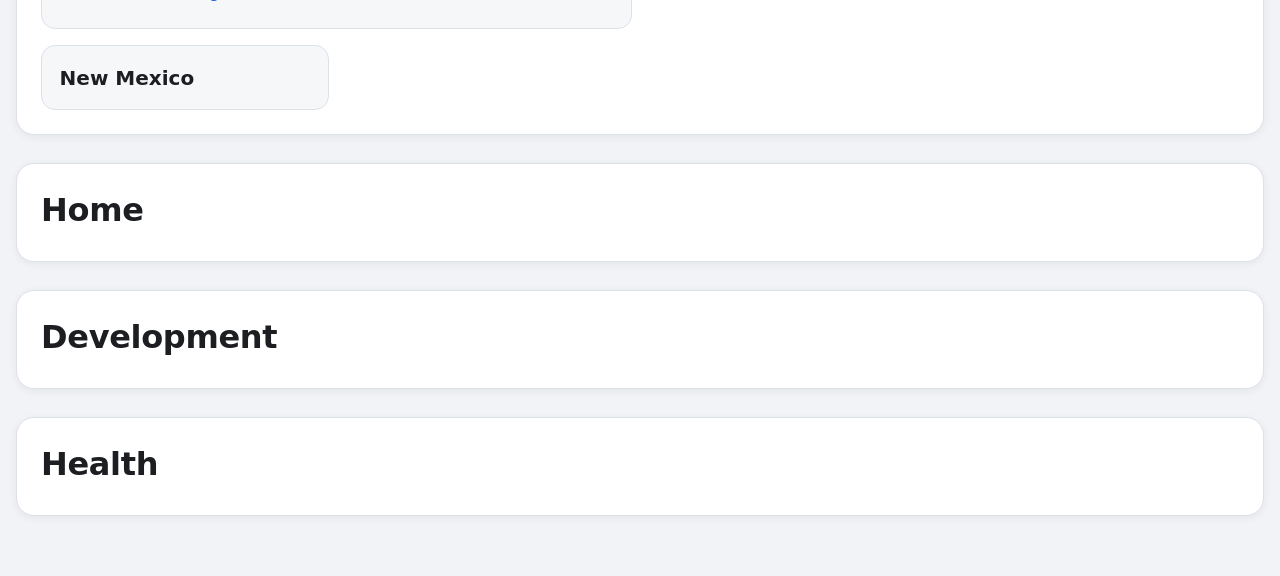
==== commit e528d12a: "Added IEM Autoplot" ====
--- a/index.html
+++ b/index.html
@@ -154,6 +154,7 @@
 
             <div class="card-3 blue">
                 <h4>Snow and precipitation</h4>
+                <a class="card-link solid blue" href="https://mesonet.agron.iastate.edu/plotting/auto/?_wait=no&q=207&v=snow&t=state&wfo=BOU&csector=CO&p=contour&hours=24&sz=5&f=linear&z=yes&zr=3&pz=yes&coop=no&cocorahs=yes&c=yes&ct=yes&lw=1.0&cmap=jet&_r=t&dpi=100&_fmt=png" target="_blank">IEM Autoplot #207</a>
                 <a class="card-link" href="https://www.nrcs.usda.gov/resources/data-and-reports/snow-and-climate-monitoring-predefined-reports-and-maps" target="_blank">SNOTEL</a>
                 <a class="card-link" href="https://www.cocorahs.org/" target="_blank">CoCoRaHS</a>
                 <a class="card-link solid teal" href="https://nwcc-apps.sc.egov.usda.gov/imap/#version=2&elements=&networks=!&states=!&basins=!&hucs=&minElevation=&maxElevation=&elementSelectType=any&activeOnly=true&activeForecastPointsOnly=false&hucLabels=false&hucIdLabels=false&hucParameterLabels=true&stationLabels=&overlays=&overlays=&basinOpacity=75&basinNoDataOpacity=25&basemapOpacity=100&maskOpacity=0&mode=data&openSections=dataElement,parameter,date,basin,options,elements,location,networks&controlsOpen=true&popup=&popupMulti=&popupBasin=&base=esriNgwm&displayType=basinstation&basinType=6&dataElement=PREC&depth=-8&parameter=PCTMED&frequency=DAILY&duration=wytd&customDuration=&dayPart=E&monthPart=E&forecastPubDay=1&forecastExceedance=50&useMixedPast=true&seqColor=1&divColor=7&scaleType=D&scaleMin=&scaleMax=&referencePeriodType=POR&referenceBegin=1991&referenceEnd=2020&minimumYears=20&hucAssociations=true&relativeDate=-1&lat=40.00&lon=-99.00&zoom=4.0" target="_blank">NWCC interactive map</a>
@@ -193,6 +194,7 @@
 
             <a class="card-link" href="https://weather.cod.edu/" target="_blank">College of DuPage</a>
             <a class="card-link" href="https://weather.cod.edu/forecast/" target="_blank">CoD Nexlab Forecast</a>
+            <a class="card-link" href="https://mesonet.agron.iastate.edu/plotting/auto/" target="_blank">ISU Environmental Mesonet</a>
             <a class="card-link solid lime" href="https://www.ventusky.com/precipitation-map/3-hours#p=39.613;-105.407;10&t=20261101/0300" target="_blank">Ventusky</a>
             <a class="card-link" href="https://digital.weather.gov/?zoom=6&lat=40.51137&lon=-105.24512&layers=00BTFFTT&region=0&element=0&mxmz=false" target="_blank">NWS graphical forecasts</a>
             <a class="card-link" href="https://mag.ncep.noaa.gov/model-guidance-model-area.php#" target="_blank">NWS model guidance</a>
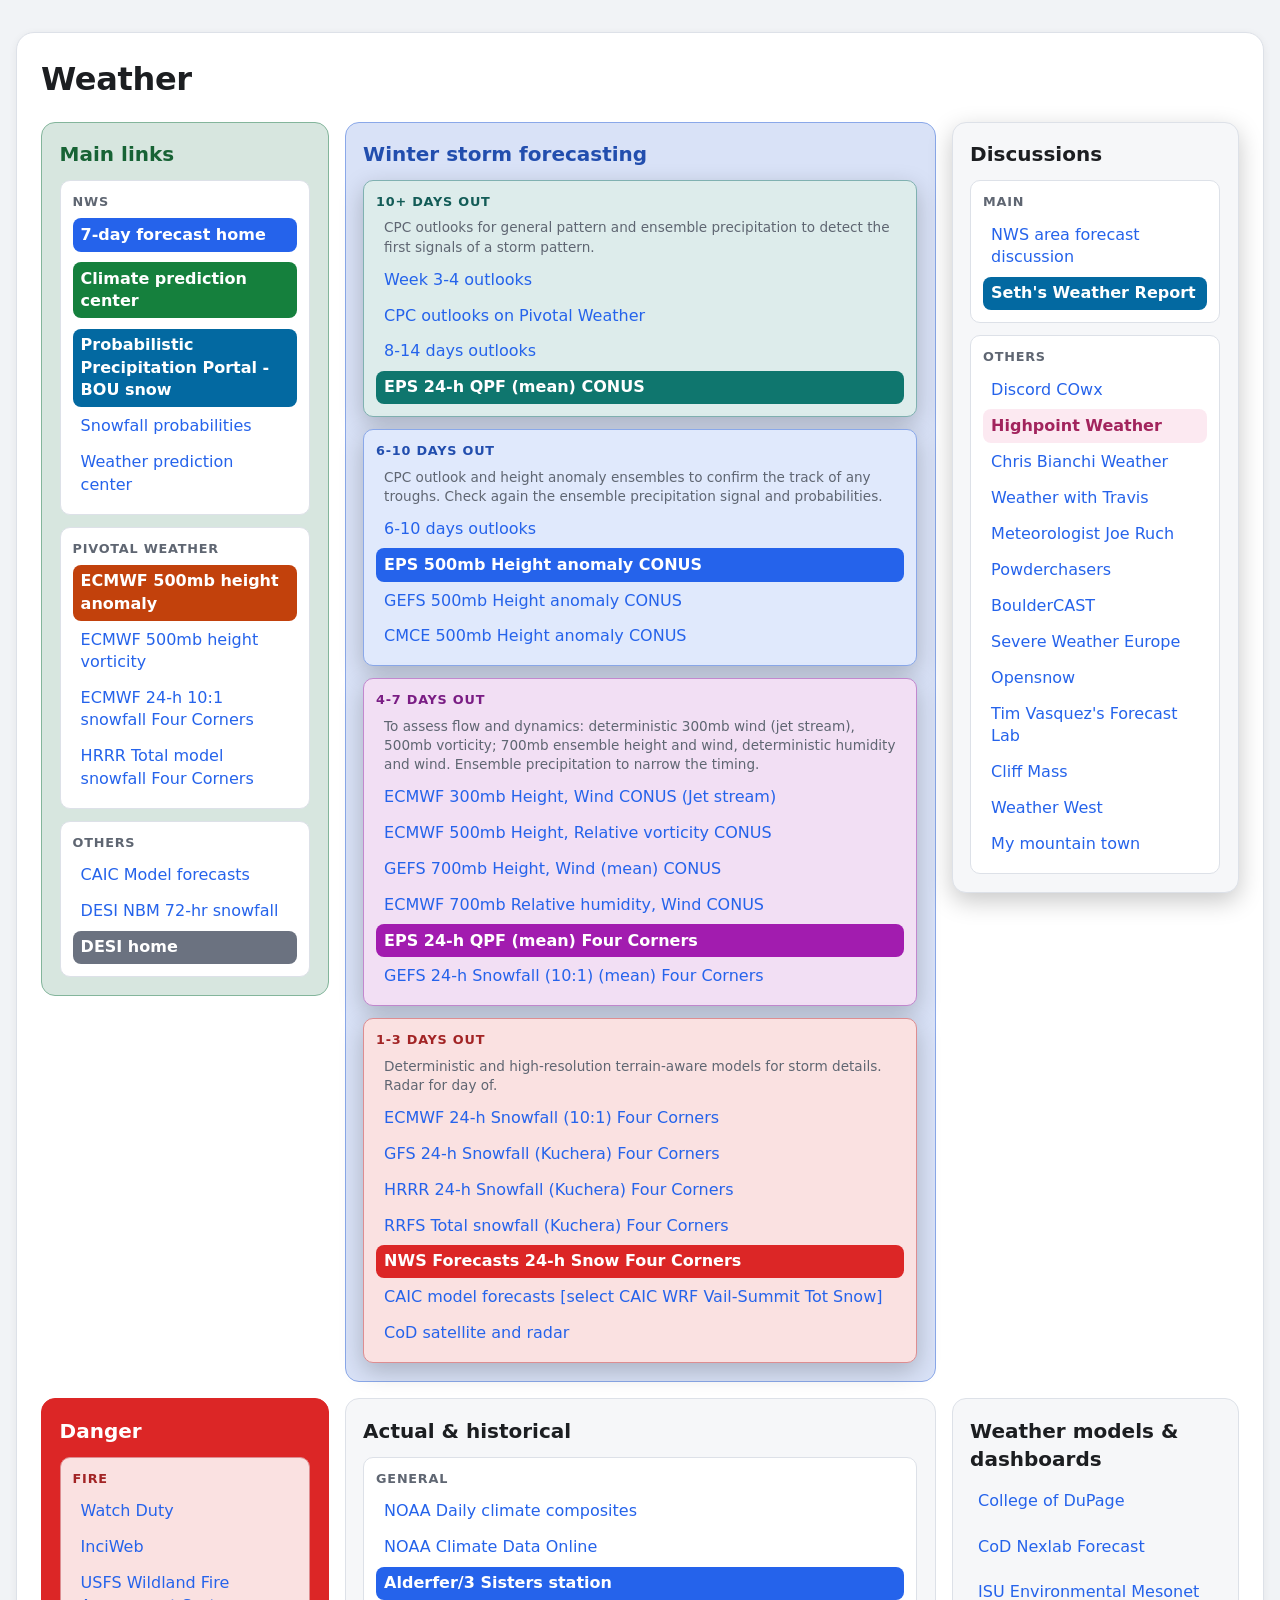
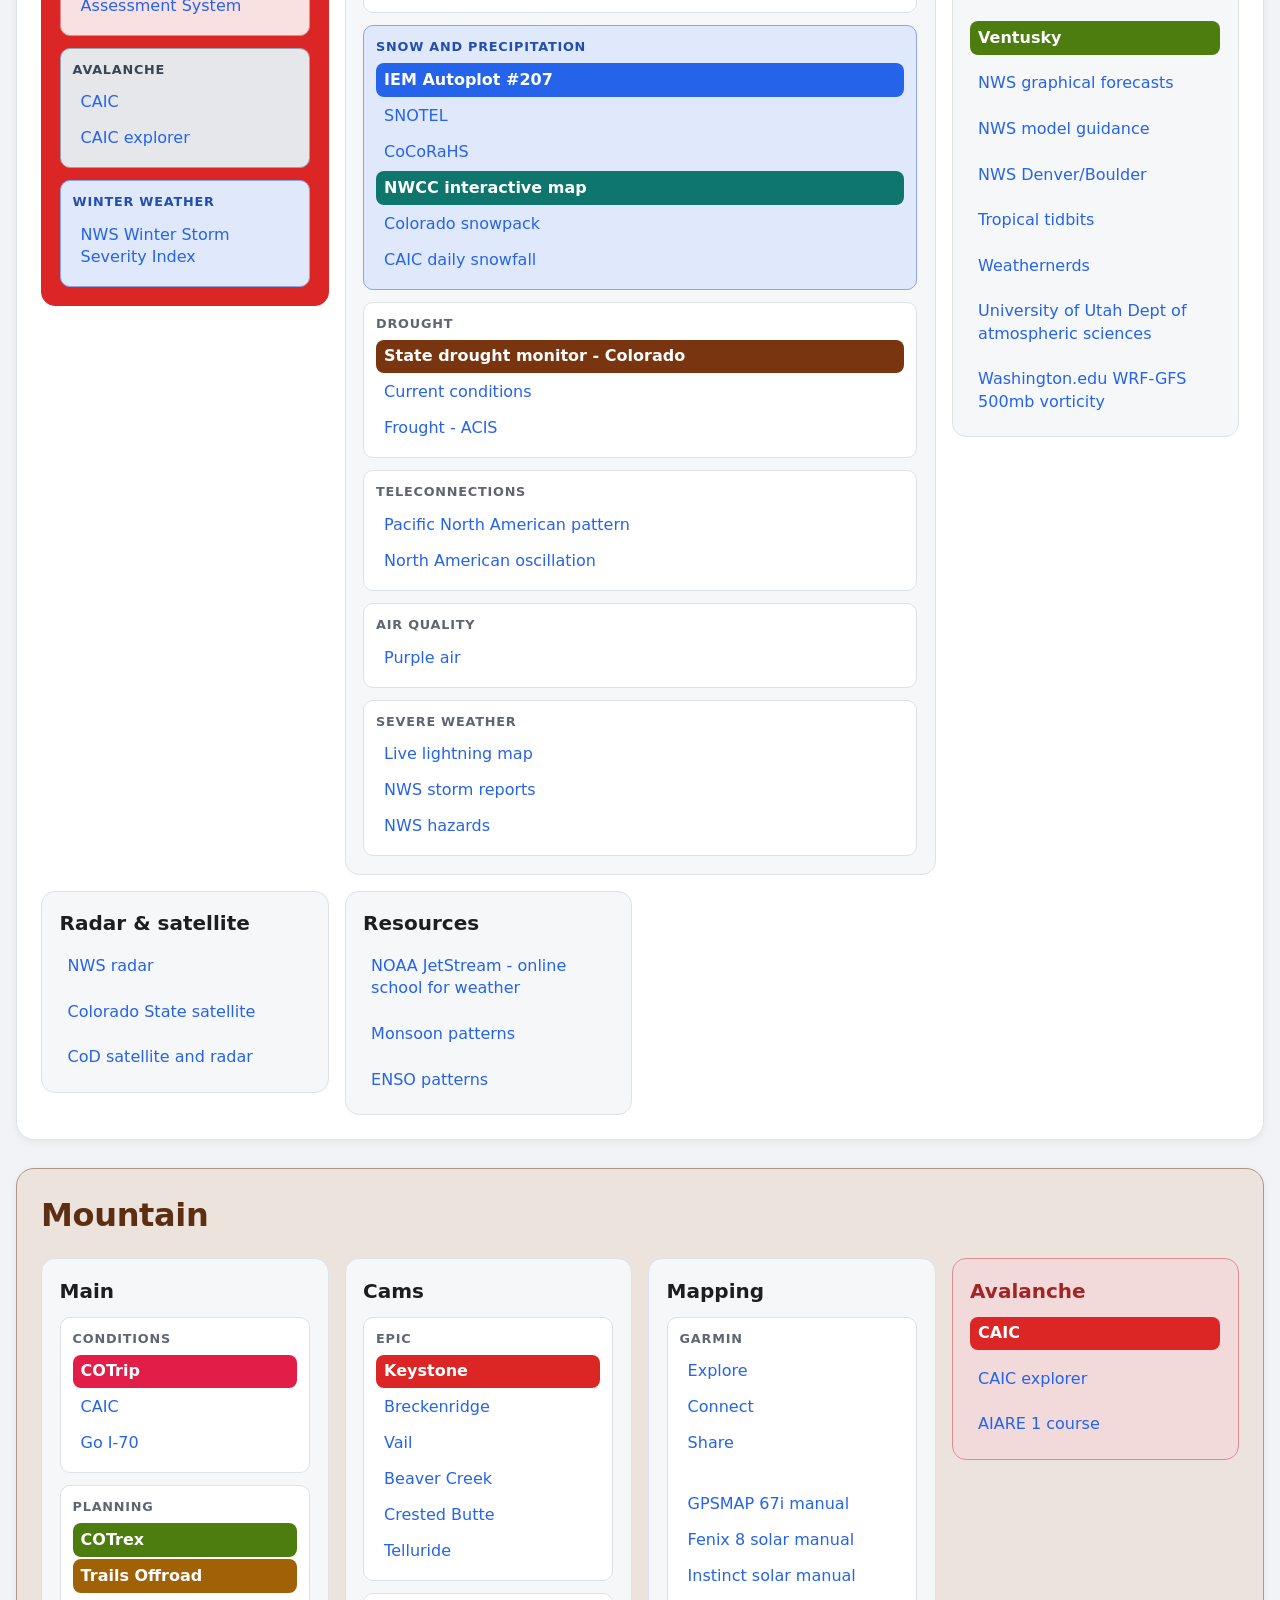
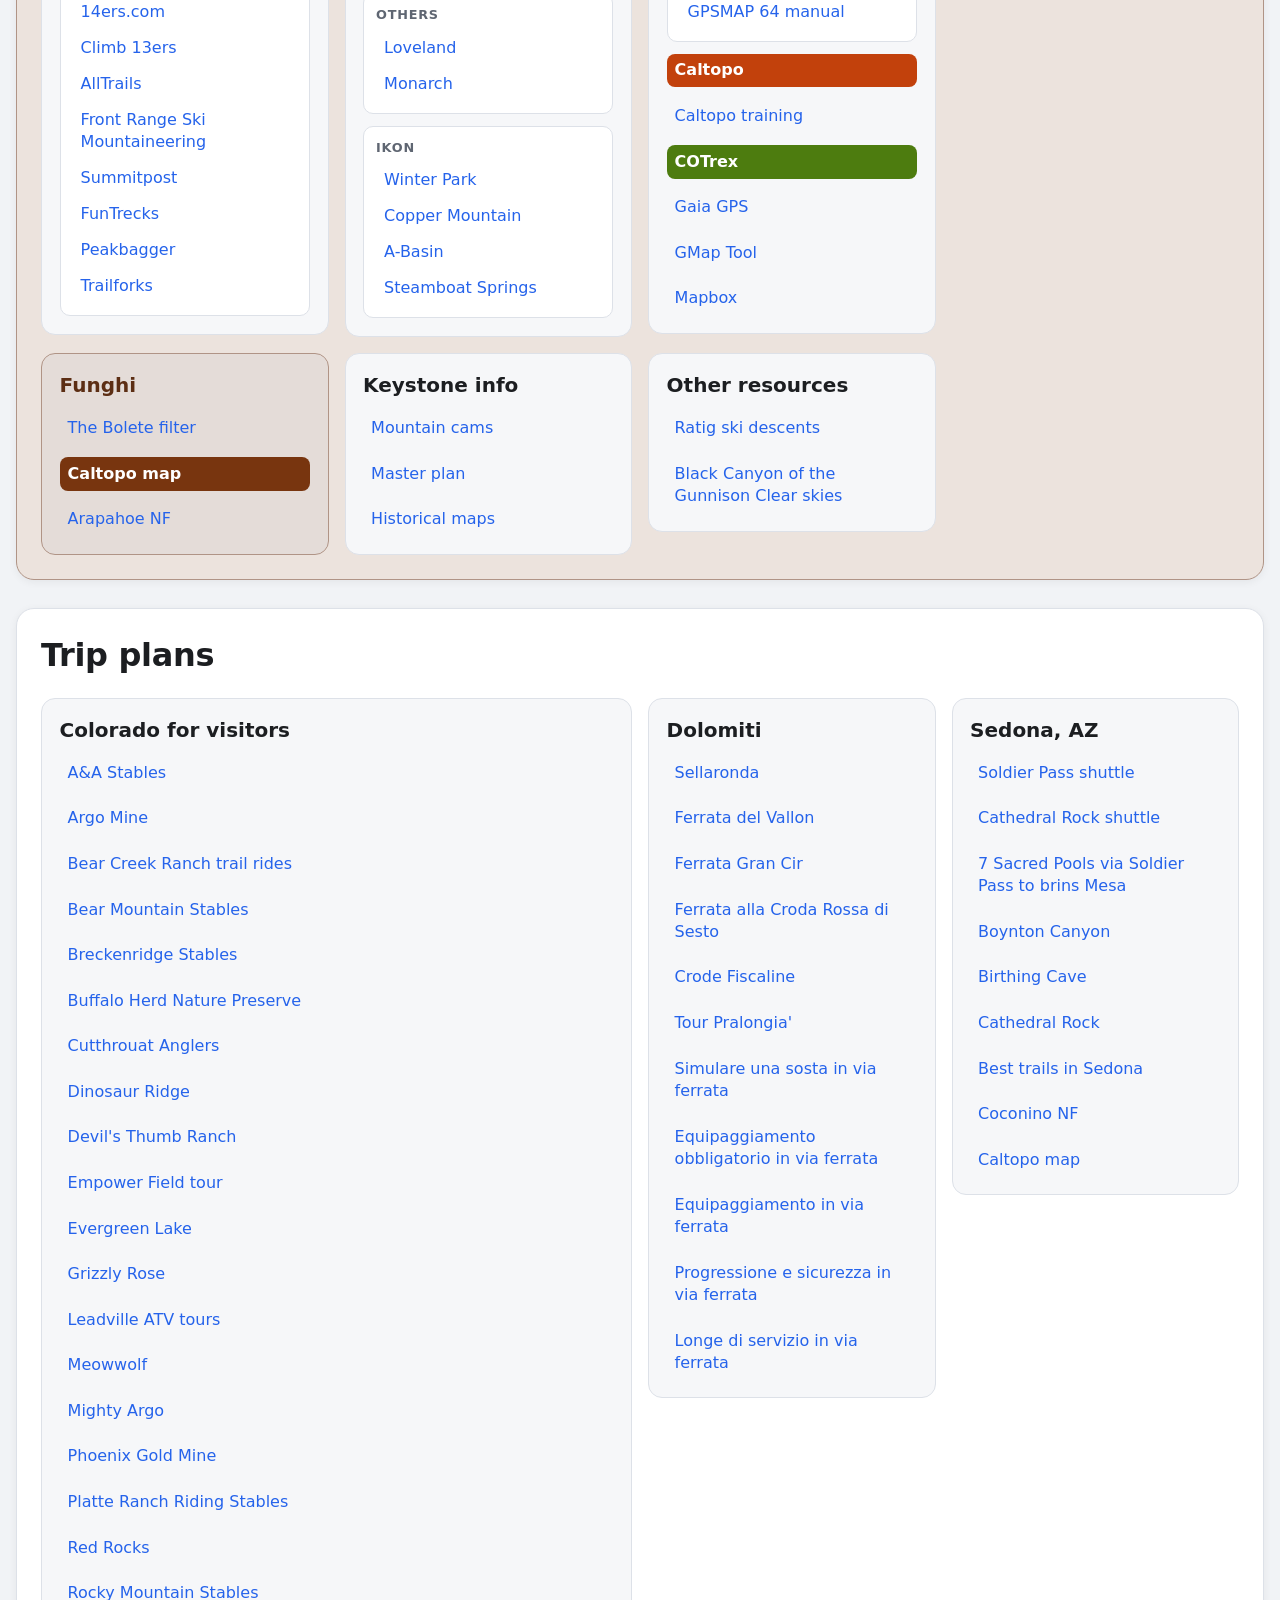
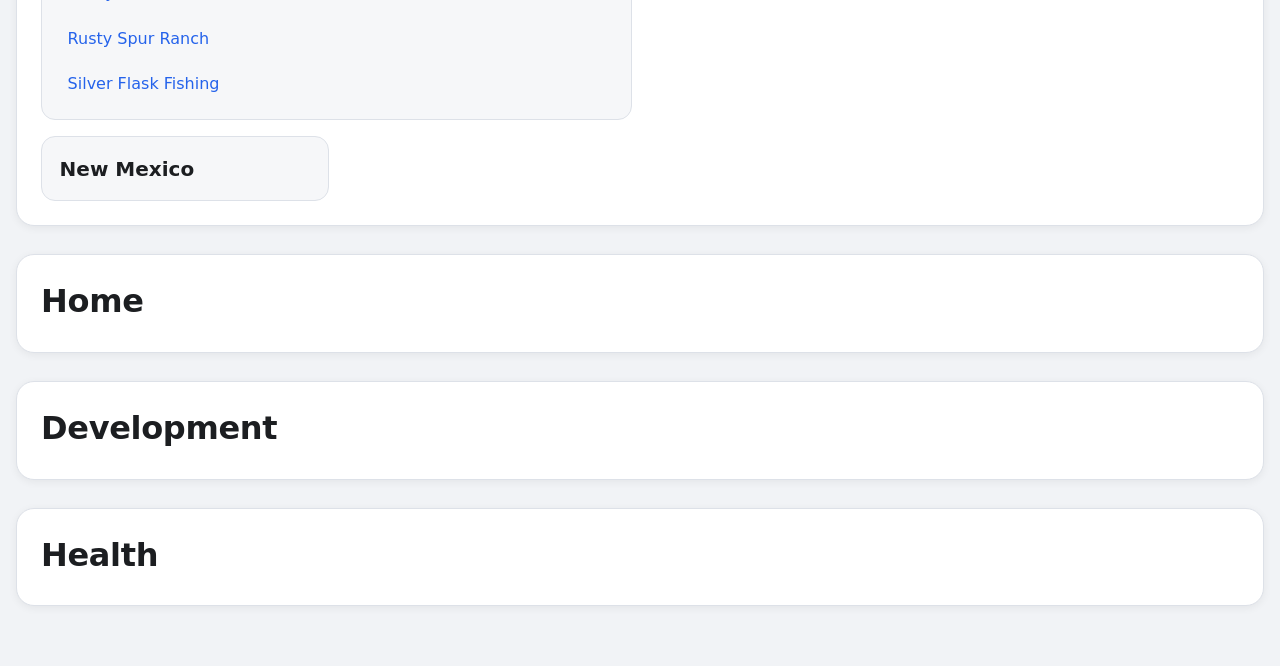
==== commit c13b705d: "updated forecasting part" ====
--- a/index.html
+++ b/index.html
@@ -66,11 +66,14 @@
 
             <div class="card-3 magenta shadow">
                 <h4>4-7 days out</h4>
-                <p class="card-note">Ensemble precipitation to narrow the timing; 700mb height, wind and humidity to assess the flow and dynamics.</p>
+                <p class="card-note">To assess flow and dynamics: deterministic 300mb wind (jet stream), 500mb vorticity; 700mb ensemble height and wind, deterministic humidity and wind. Ensemble precipitation to narrow the timing.</p>
+                <a class="card-link" href="https://beta.pivotalweather.com/models/ecmwf_full/500hv/conus?forecastHour=00" target="_blank">ECMWF 300mb Height, Wind CONUS (Jet stream)</a>
+                <a class="card-link" href="https://beta.pivotalweather.com/models/ecmwf_full/500hv/conus?forecastHour=00" target="_blank">ECMWF 500mb Height, Relative vorticity CONUS</a>
+                <a class="card-link" href="https://beta.pivotalweather.com/models/gefsens/700wh-mean/conus?forecastHour=0" target="_blank">GEFS 700mb Height, Wind (mean) CONUS</a>
+                <a class="card-link" href="https://beta.pivotalweather.com/models/ecmwf_full/700rh/conus?forecastHour=0" target="_blank">ECMWF 700mb Relative humidity, Wind CONUS</a>
                 <a class="card-link solid magenta" href="https://beta.pivotalweather.com/models/epsens/qpf_024h-mean-imp/us_fc?forecastHour=24" target="_blank">EPS 24-h QPF (mean) Four Corners</a>
                 <a class="card-link" href="https://beta.pivotalweather.com/models/gefsens/sn10_024h-mean-imp/us_fc?forecastHour=24" target="_blank">GEFS 24-h Snowfall (10:1) (mean) Four Corners</a>
-                <a class="card-link" href="https://beta.pivotalweather.com/models/gefsens/700wh-mean/conus?forecastHour=0" target="_blank">GEFS 700mb Height, Wind (mean) CONUS</a>
-                <a class="card-link" href="https://beta.pivotalweather.com/models/ecmwf_full/700rh/conus?forecastHour=0" target="_blank">ECMWF 700mb Relative humidity, Wind CONUS</a>
+                
             </div>
 
             <div class="card-3 red shadow">
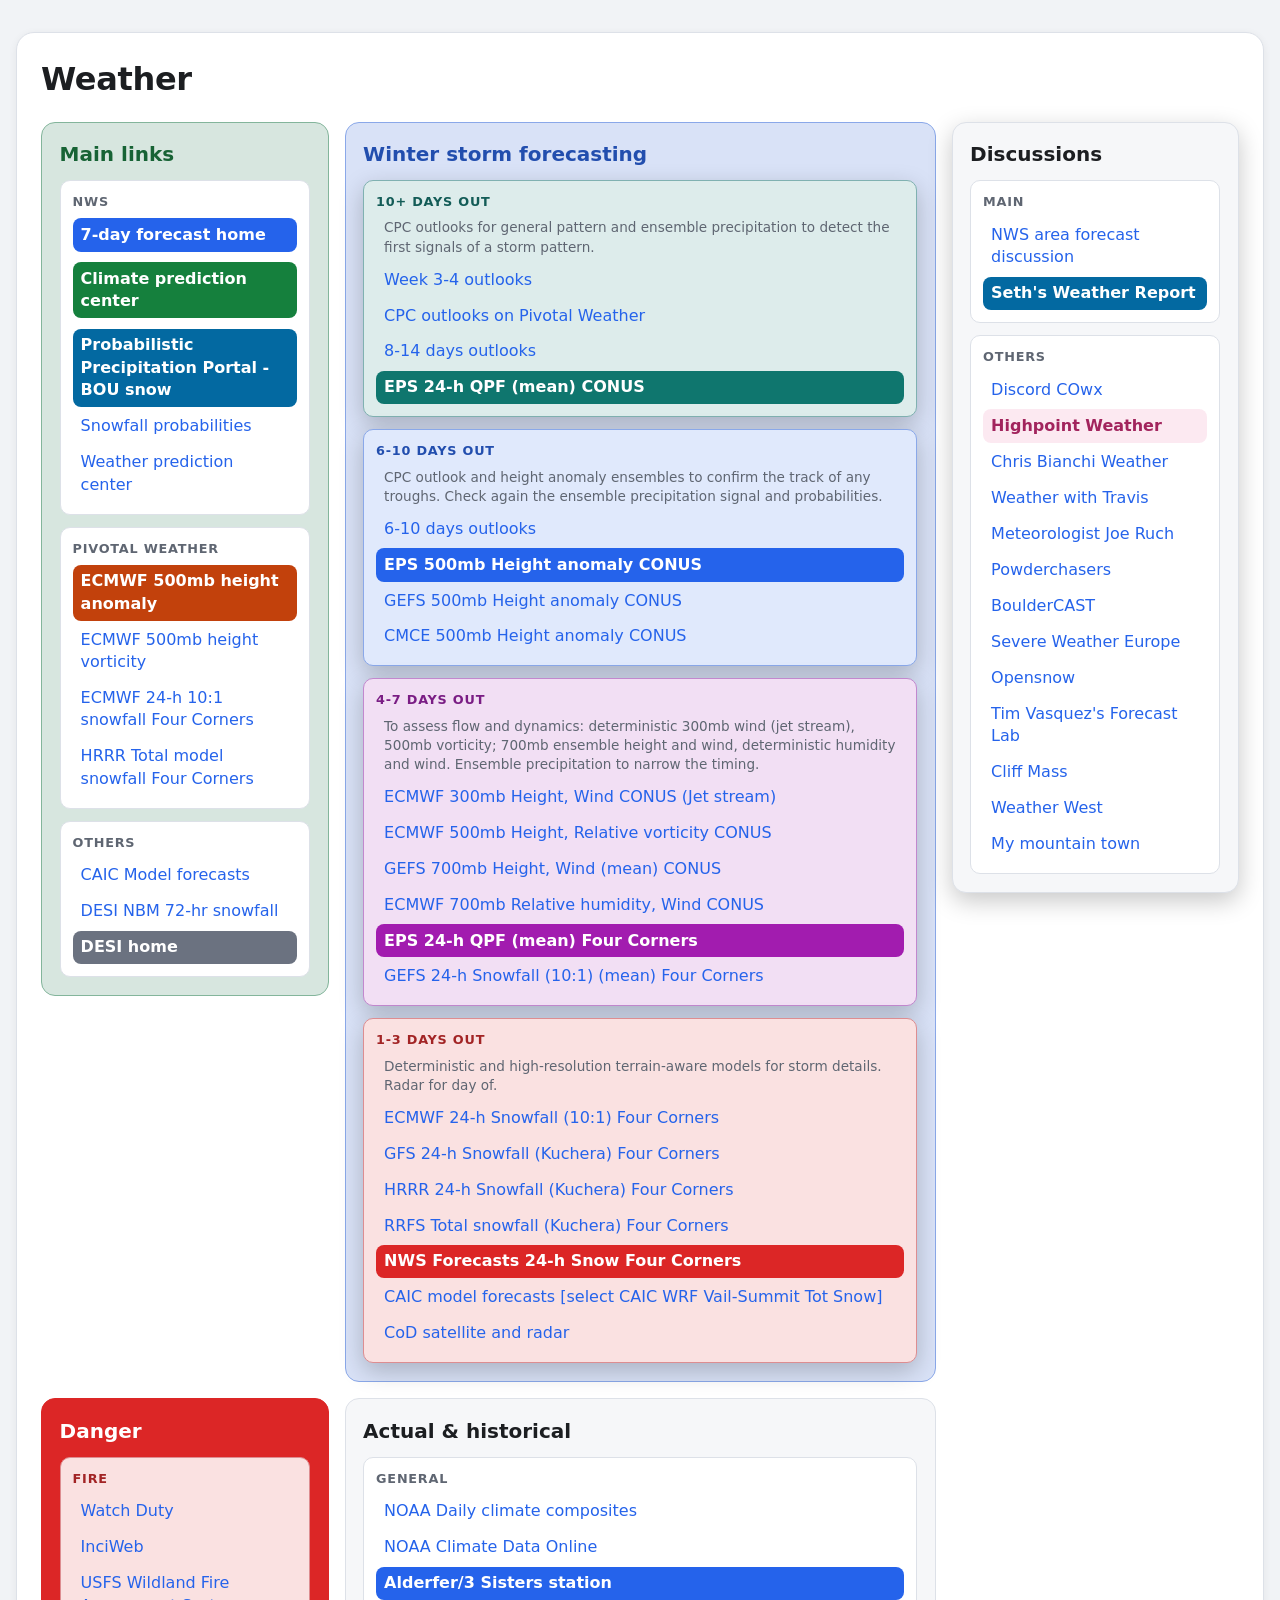
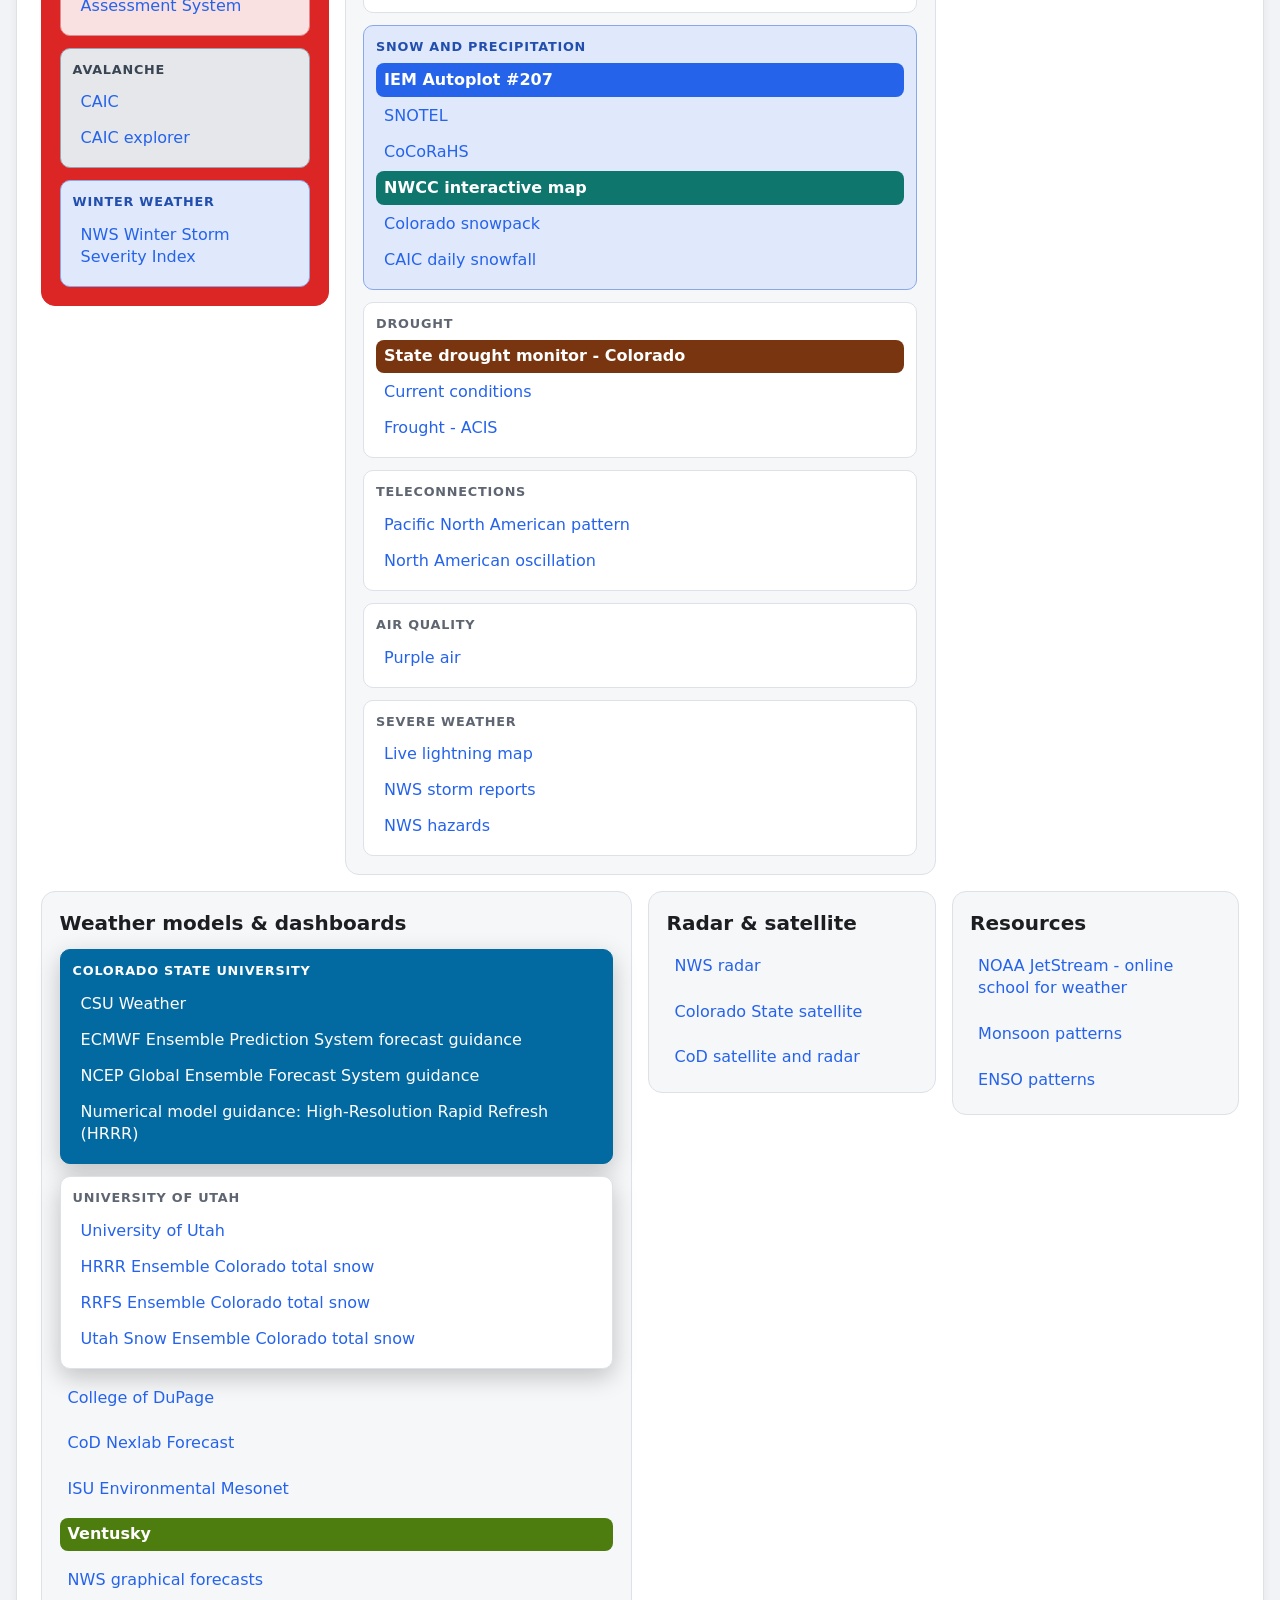
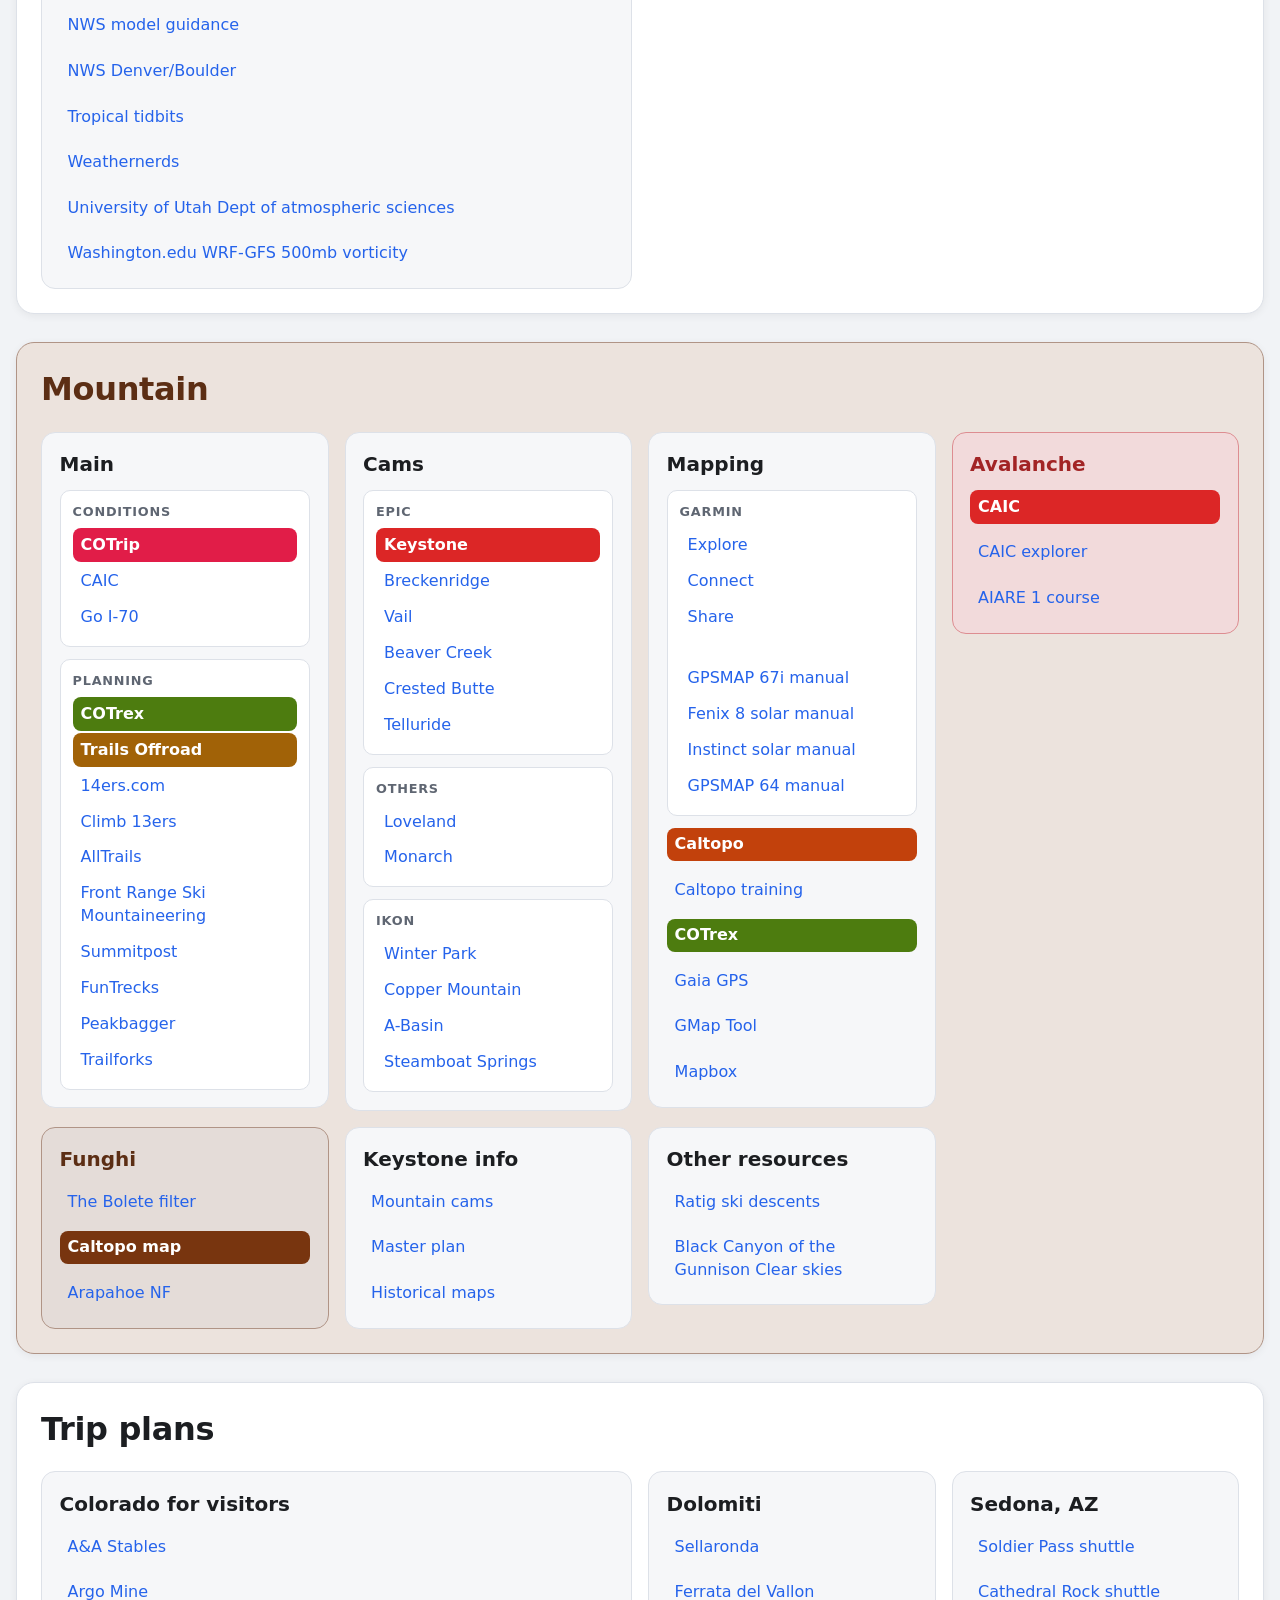
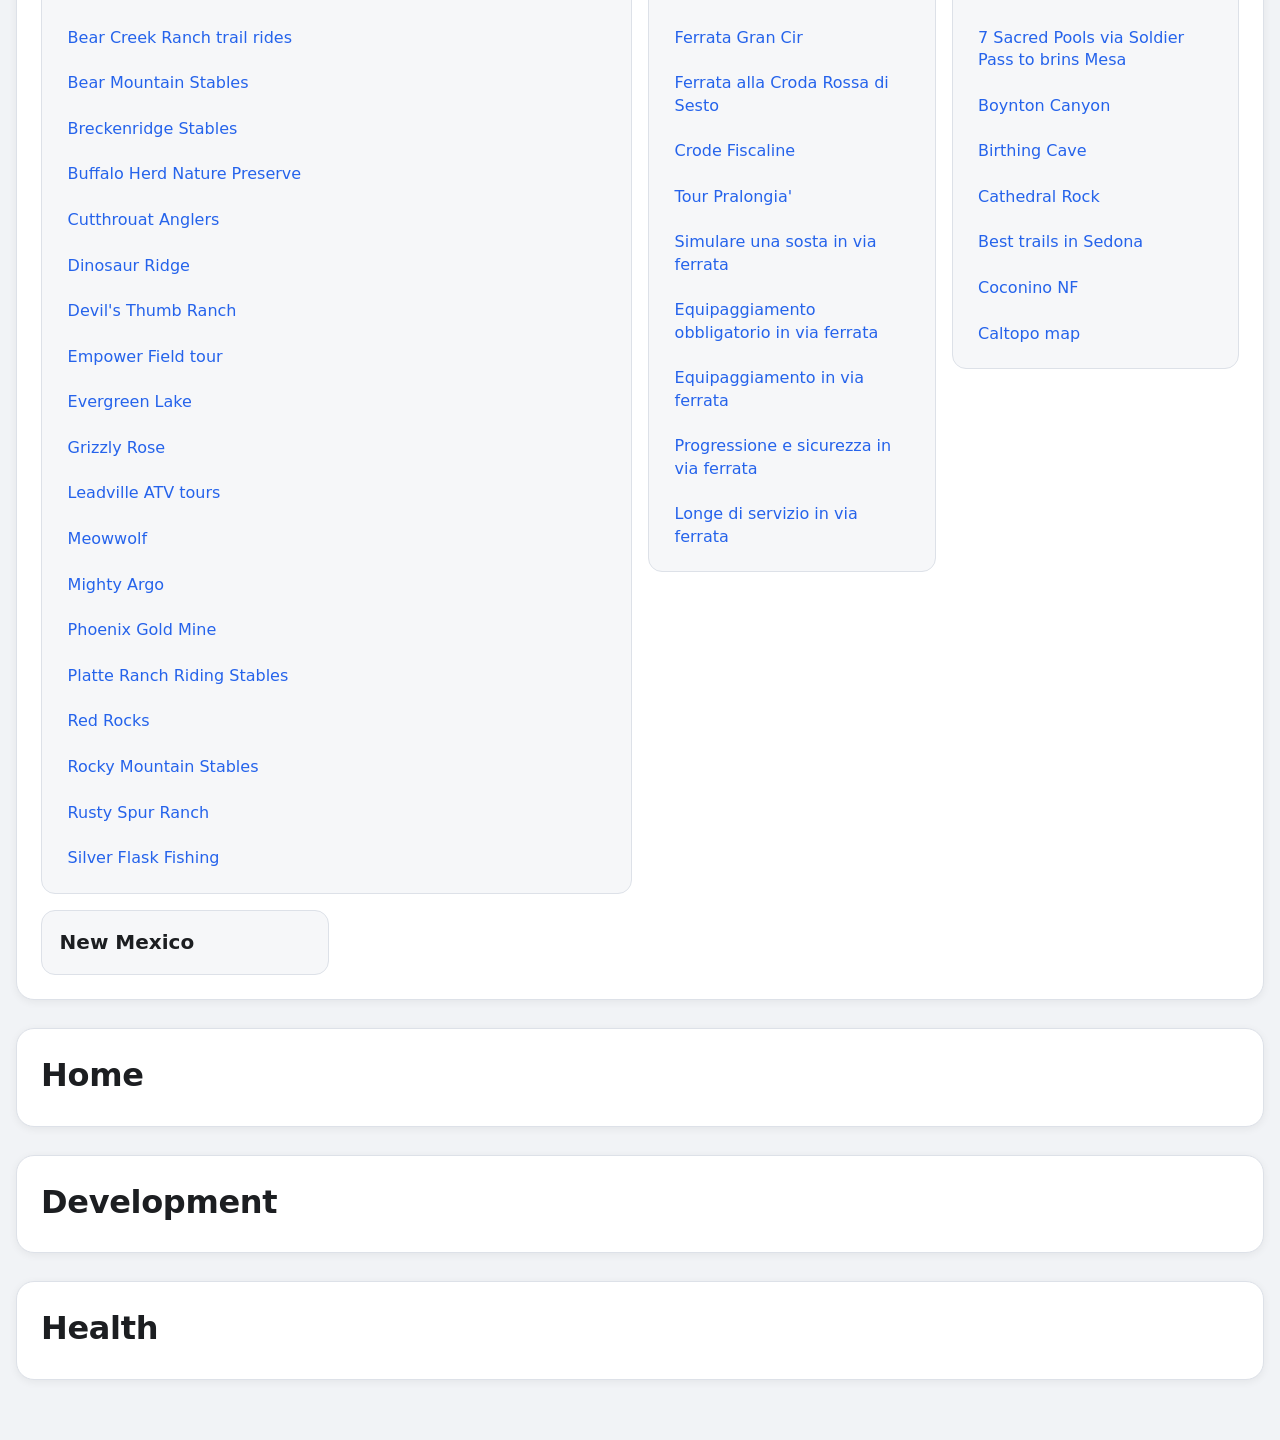
==== commit dddcd662: "updated dashboards" ====
--- a/index.html
+++ b/index.html
@@ -192,9 +192,27 @@
 
         </div>
 
-        <div class="card-2">
+        <div class="card-2 wide">
             <h3>Weather models &amp; dashboards</h3>
 
+            <div class="card-3 solid sky shadow">
+                <h4>Colorado State University</h4>
+                <a class="card-link" href="https://schumacher.atmos.colostate.edu/weather/" target="_blank">CSU Weather</a>
+                <a class="card-link" href="https://schumacher.atmos.colostate.edu/weather/ecmwf.php" target="_blank">ECMWF Ensemble Prediction System forecast guidance</a>
+                <a class="card-link" href="https://schumacher.atmos.colostate.edu/weather/ens.php" target="_blank">NCEP Global Ensemble Forecast System guidance</a>
+                <a class="card-link" href="https://schumacher.atmos.colostate.edu/weather/hrrr.php" target="_blank">Numerical model guidance: High-Resolution Rapid Refresh (HRRR)</a>
+
+            </div>
+
+            <div class="card-3 shadow">
+                <h4>University of Utah</h4>
+                <a class="card-link" href="http://weather.utah.edu/index.php" target="_blank">University of Utah</a>
+                <a class="card-link" href="http://weather.utah.edu/index.php?t=hrrrqsf&d=48HS&r=CO" target="_blank">HRRR Ensemble Colorado total snow</a>
+                <a class="card-link" href="http://weather.utah.edu/index.php?t=rrfsqsf&d=60HS&r=CO" target="_blank">RRFS Ensemble Colorado total snow</a>
+                <a class="card-link" href="http://weather.utah.edu/index.php?t=ensgefsds&d=240HS&r=CO" target="_blank">Utah Snow Ensemble Colorado total snow</a>
+
+            </div>
+            
             <a class="card-link" href="https://weather.cod.edu/" target="_blank">College of DuPage</a>
             <a class="card-link" href="https://weather.cod.edu/forecast/" target="_blank">CoD Nexlab Forecast</a>
             <a class="card-link" href="https://mesonet.agron.iastate.edu/plotting/auto/" target="_blank">ISU Environmental Mesonet</a>
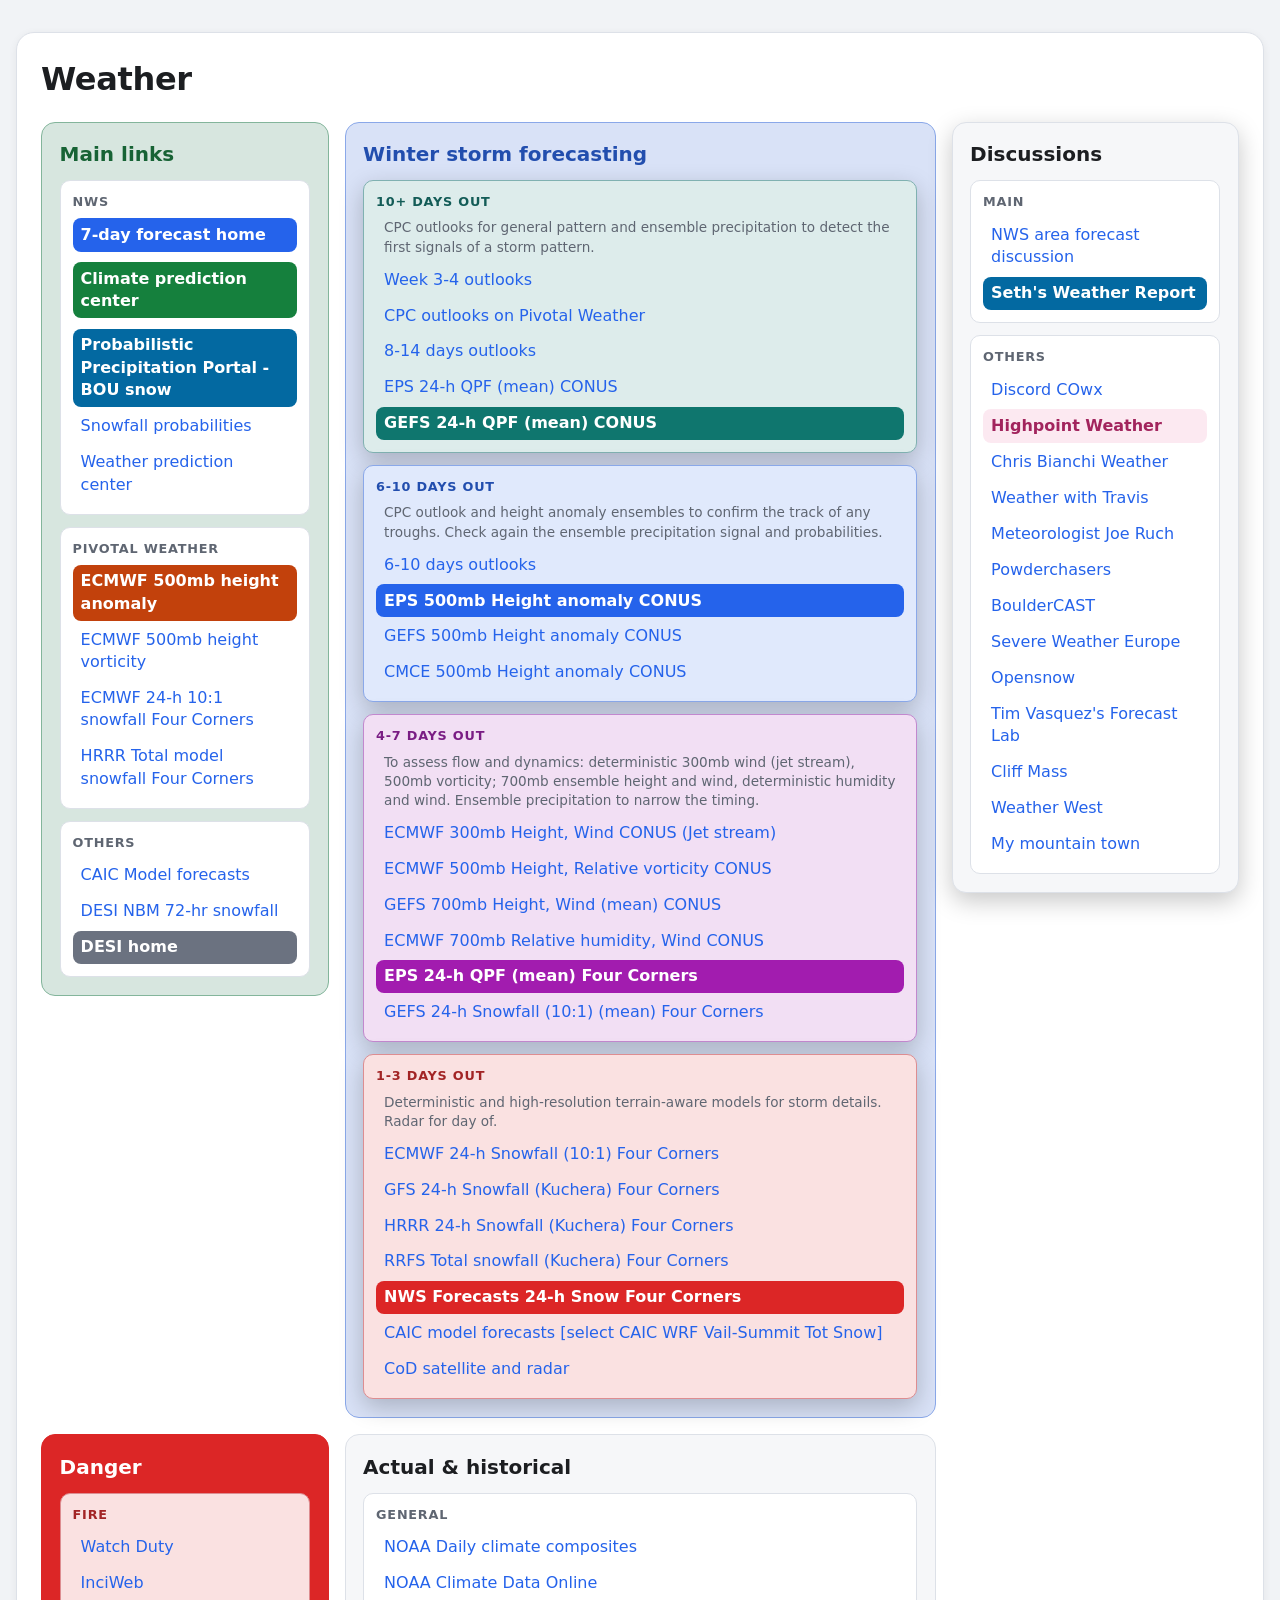
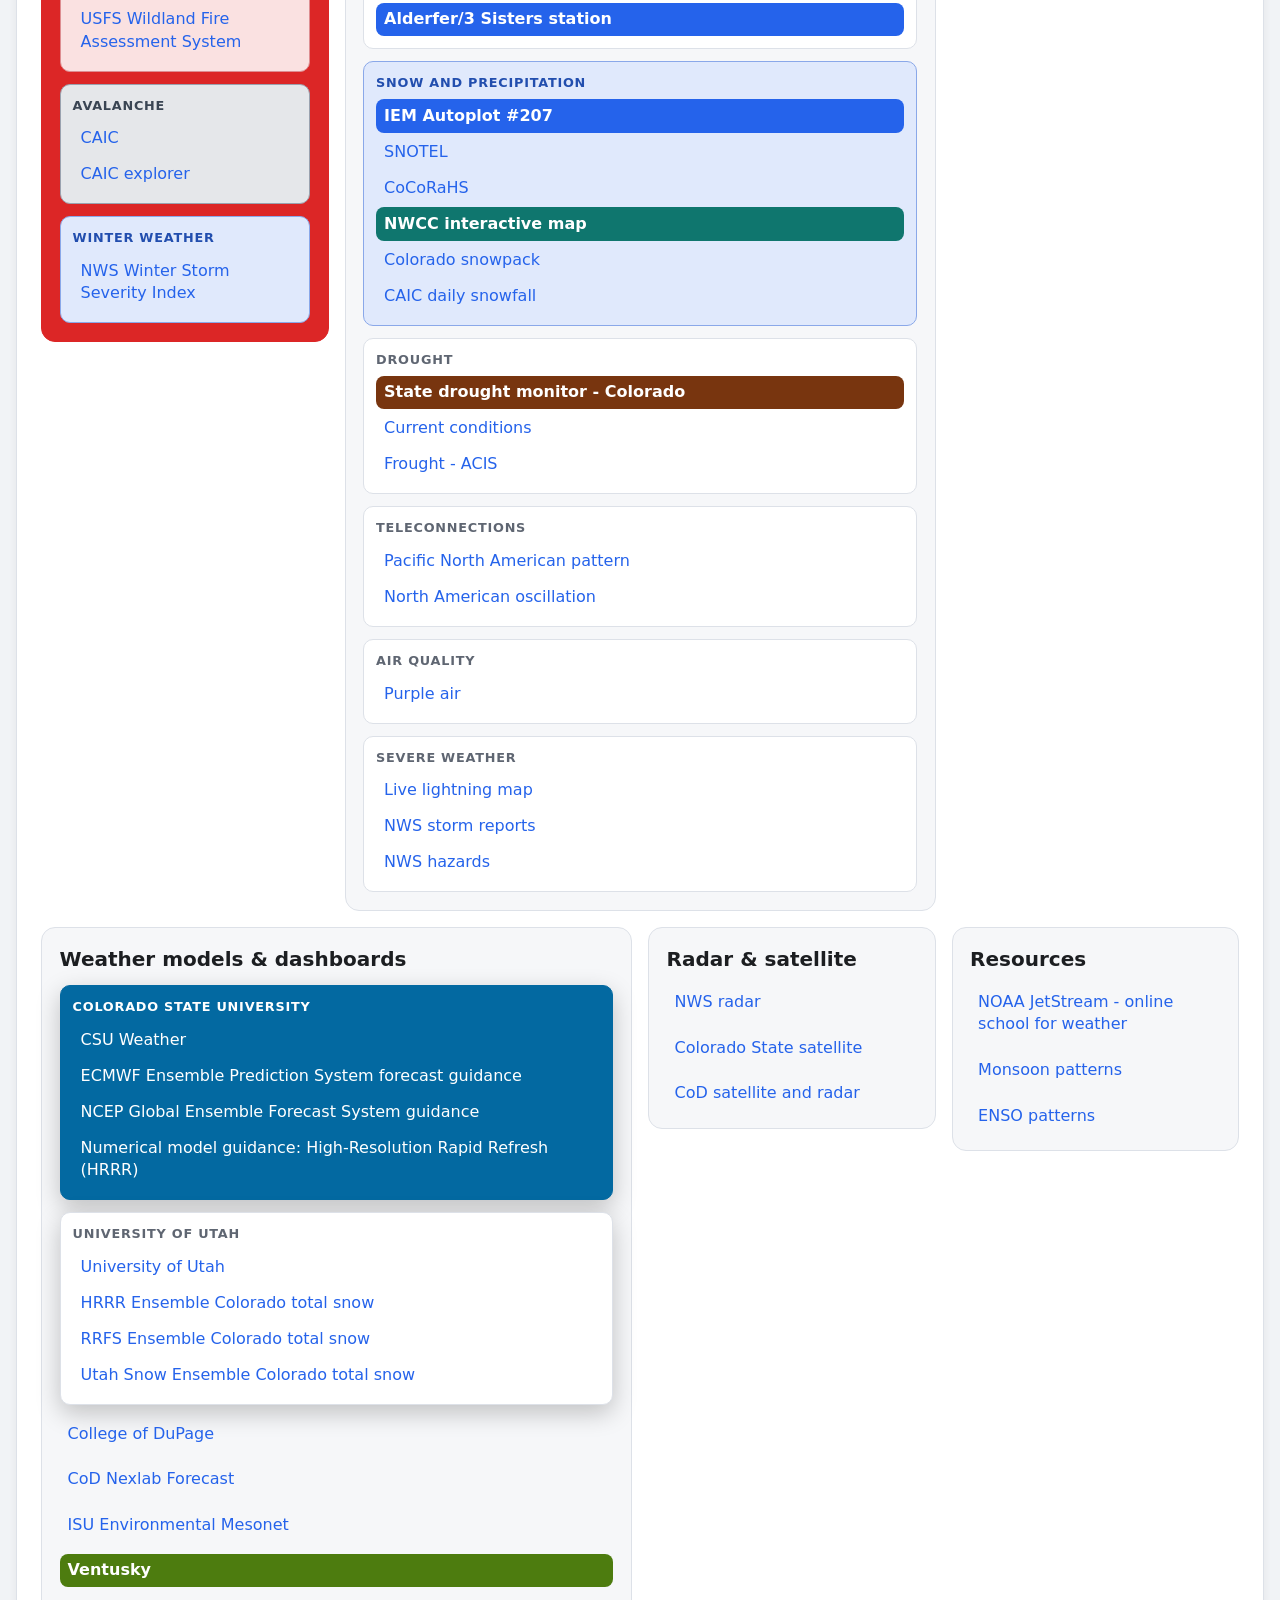
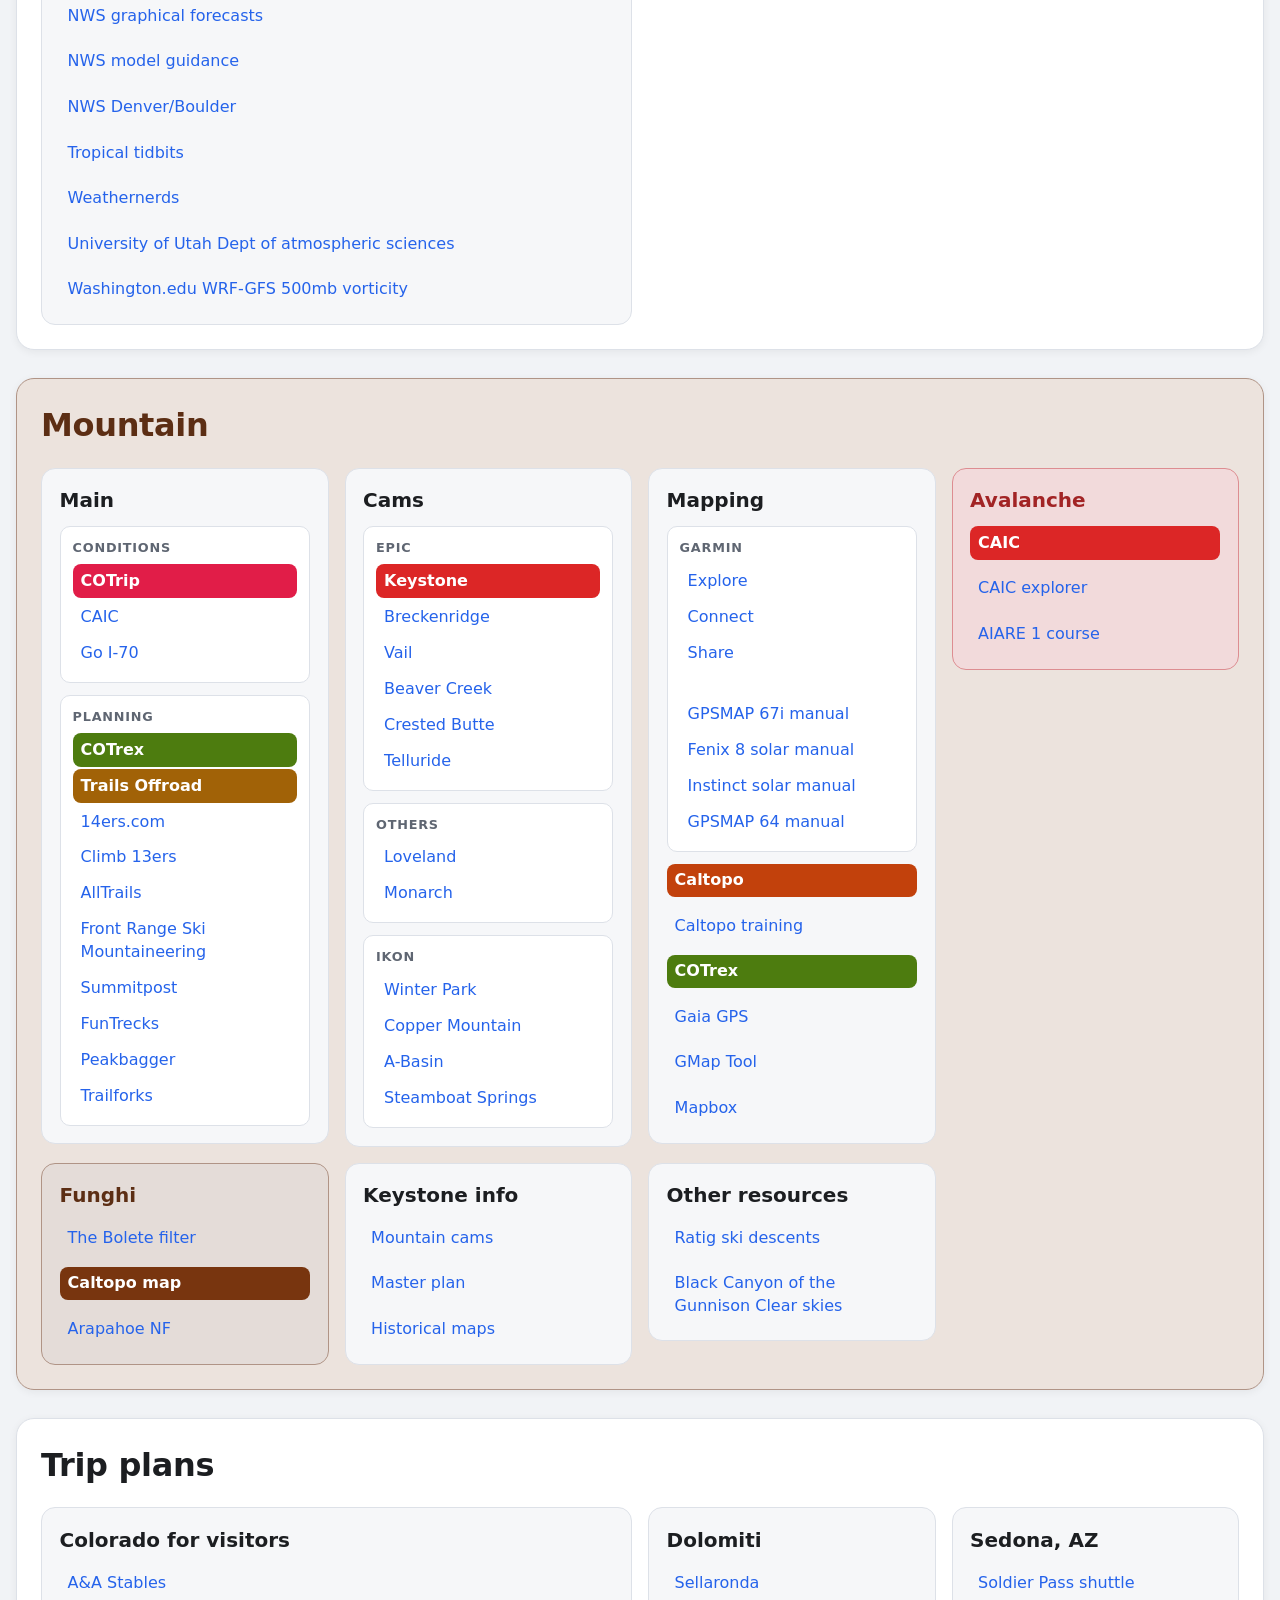
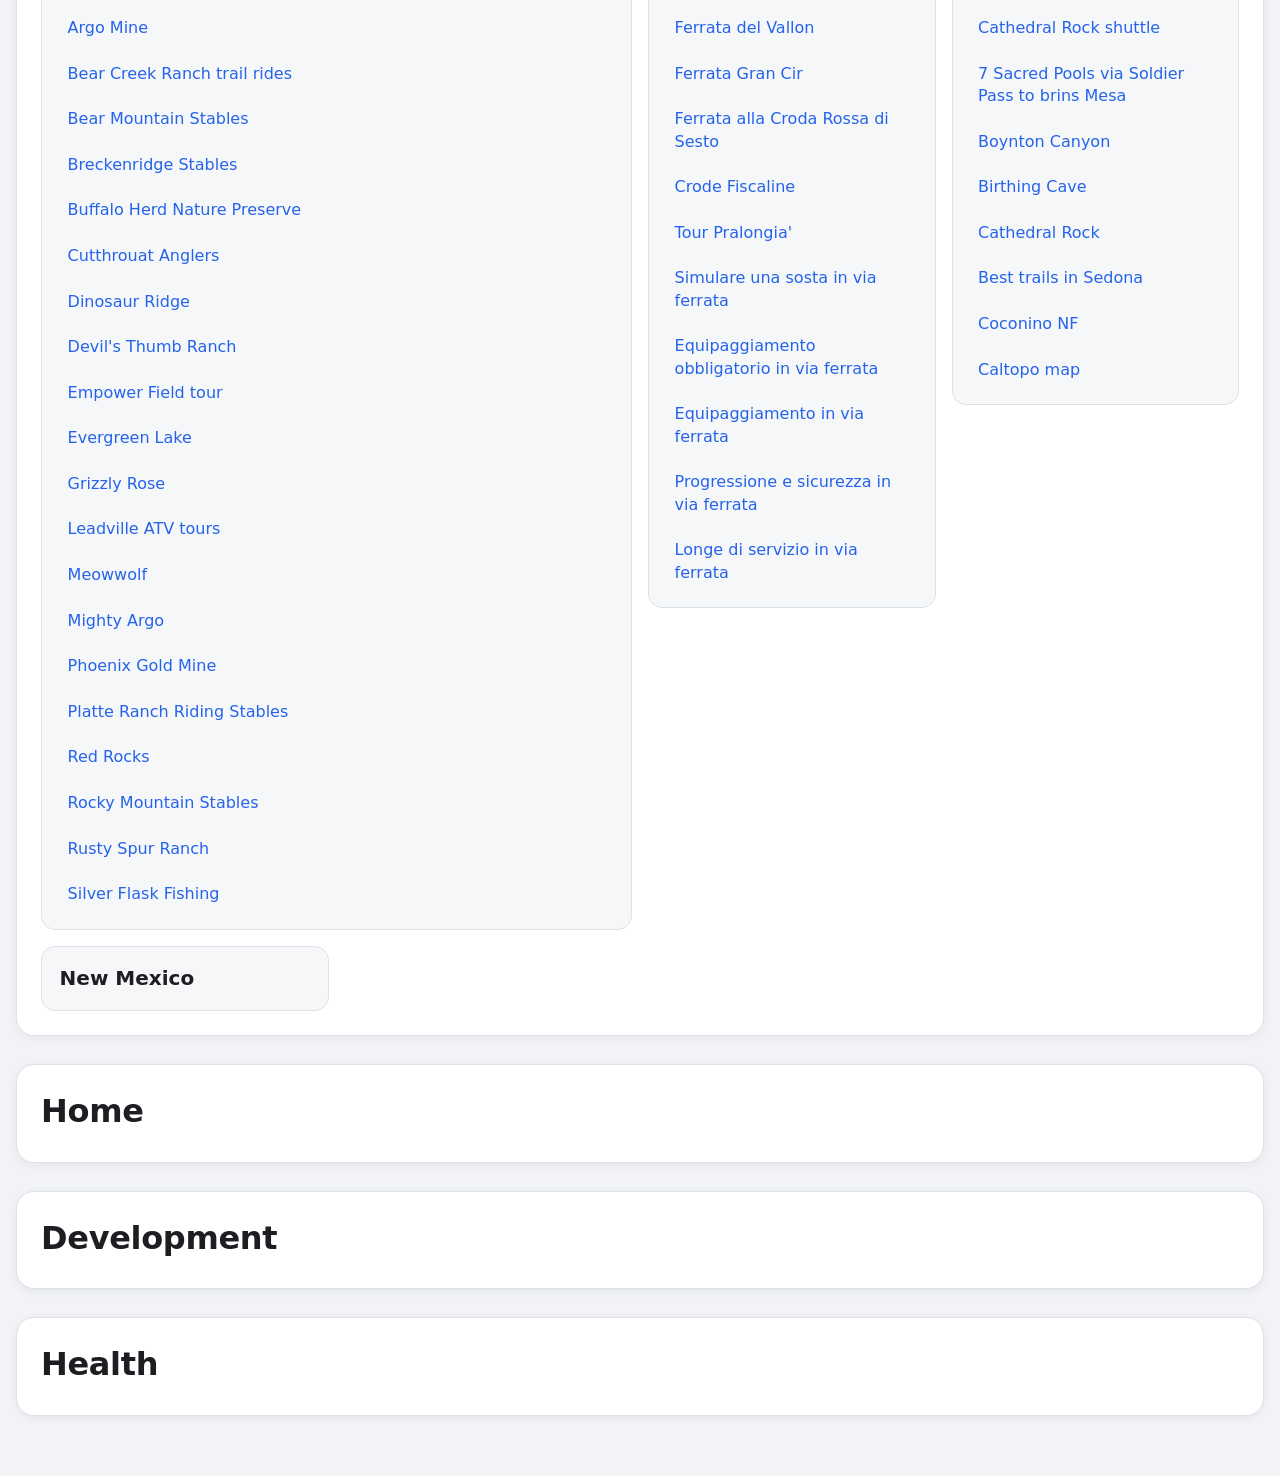
==== commit ab47a085: "Update links for EPS and GEFS 24-h QPF forecasts" ====
--- a/index.html
+++ b/index.html
@@ -52,7 +52,8 @@
                 <a class="card-link" href="https://www.cpc.ncep.noaa.gov/products/predictions/WK34/" target="_blank">Week 3-4 outlooks</a>
                 <a class="card-link" href="https://beta.pivotalweather.com/forecasts/cpc/cpc_prcp_d0814/conus" target="_blank">CPC outlooks on Pivotal Weather</a>
                 <a class="card-link" href="https://www.cpc.ncep.noaa.gov/products/predictions/814day/" target="_blank">8-14 days outlooks</a>
-                <a class="card-link solid teal" href="https://beta.pivotalweather.com/models/epsens/qpf_024h-mean-imp/conus?forecastHour=168" target="_blank">EPS 24-h QPF (mean) CONUS</a>
+                <a class="card-link" href="https://beta.pivotalweather.com/models/epsens/qpf_024h-mean-imp/conus?forecastHour=264" target="_blank">EPS 24-h QPF (mean) CONUS</a>
+                <a class="card-link solid teal" href="https://beta.pivotalweather.com/models/gefsens/qpf_024h-mean-imp/conus?forecastHour=264" target="_blank">GEFS 24-h QPF (mean) CONUS</a>
             </div>
 
             <div class="card-3 blue shadow">
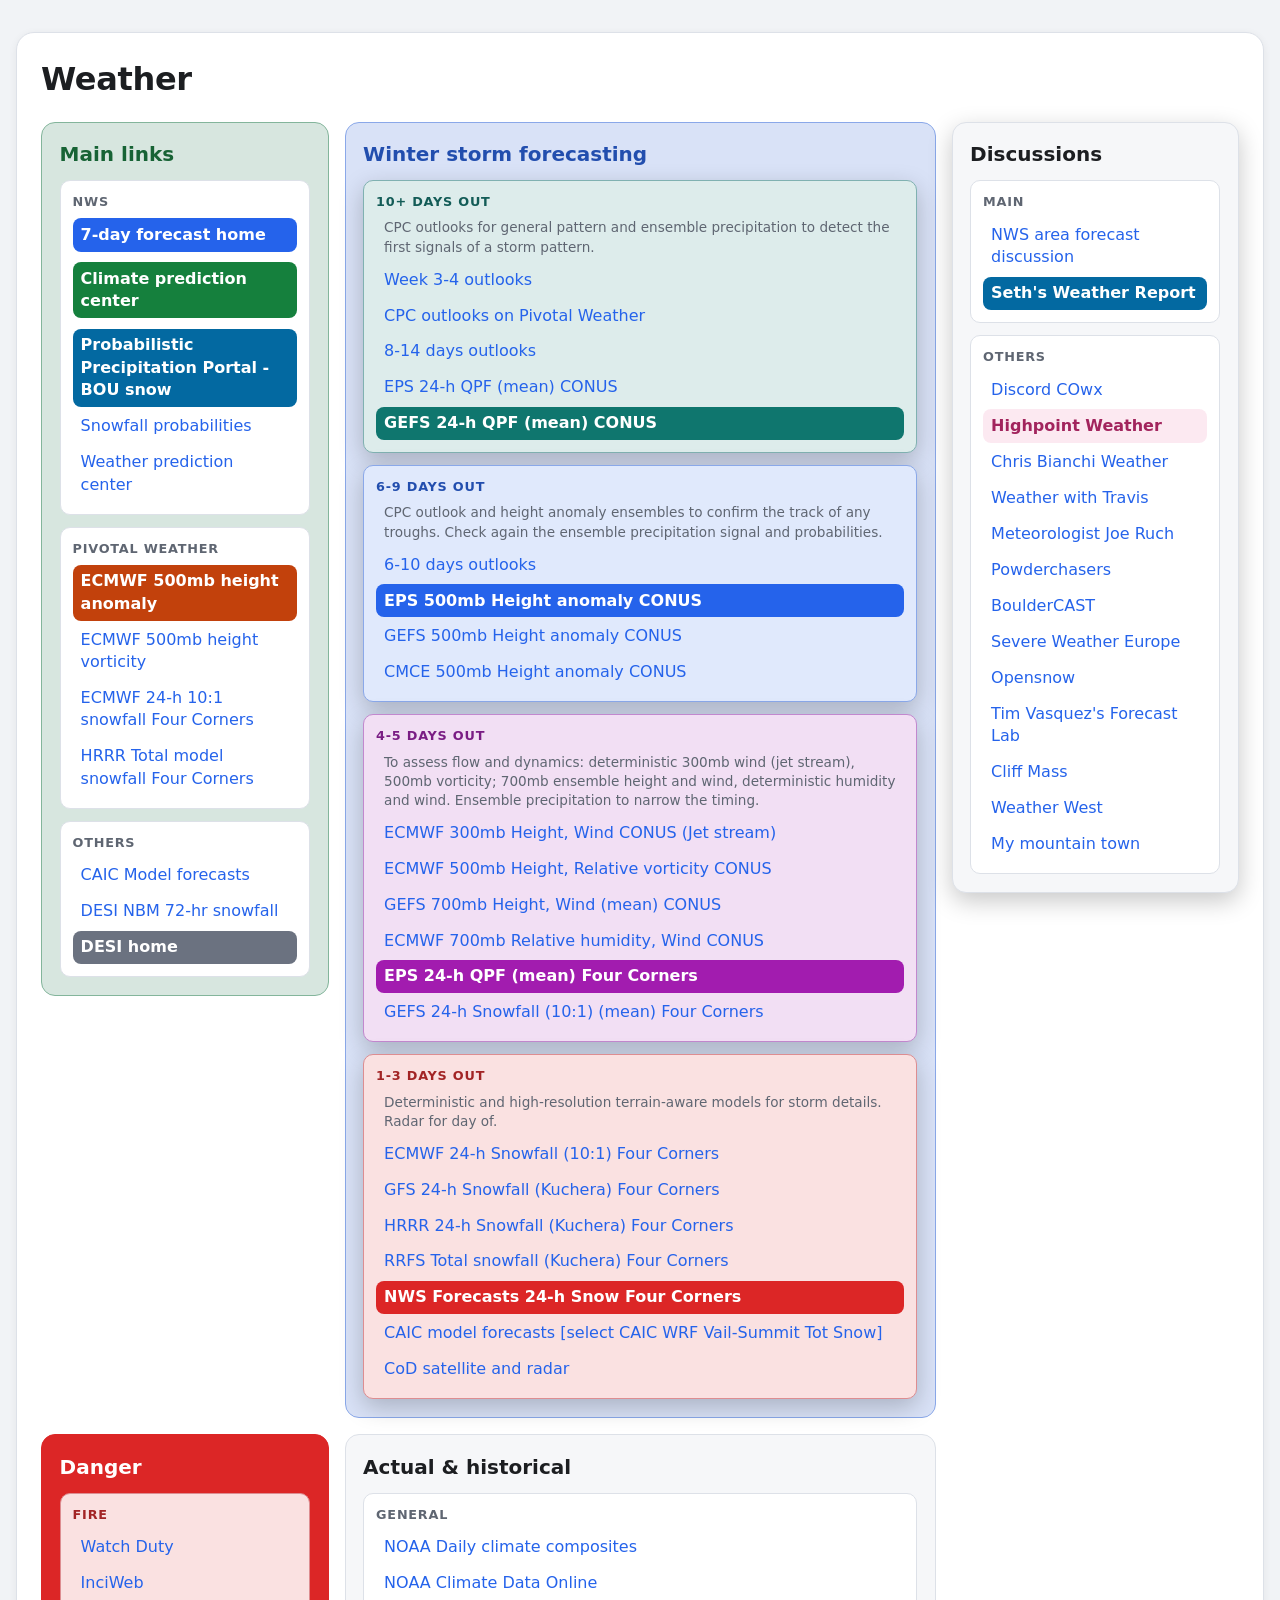
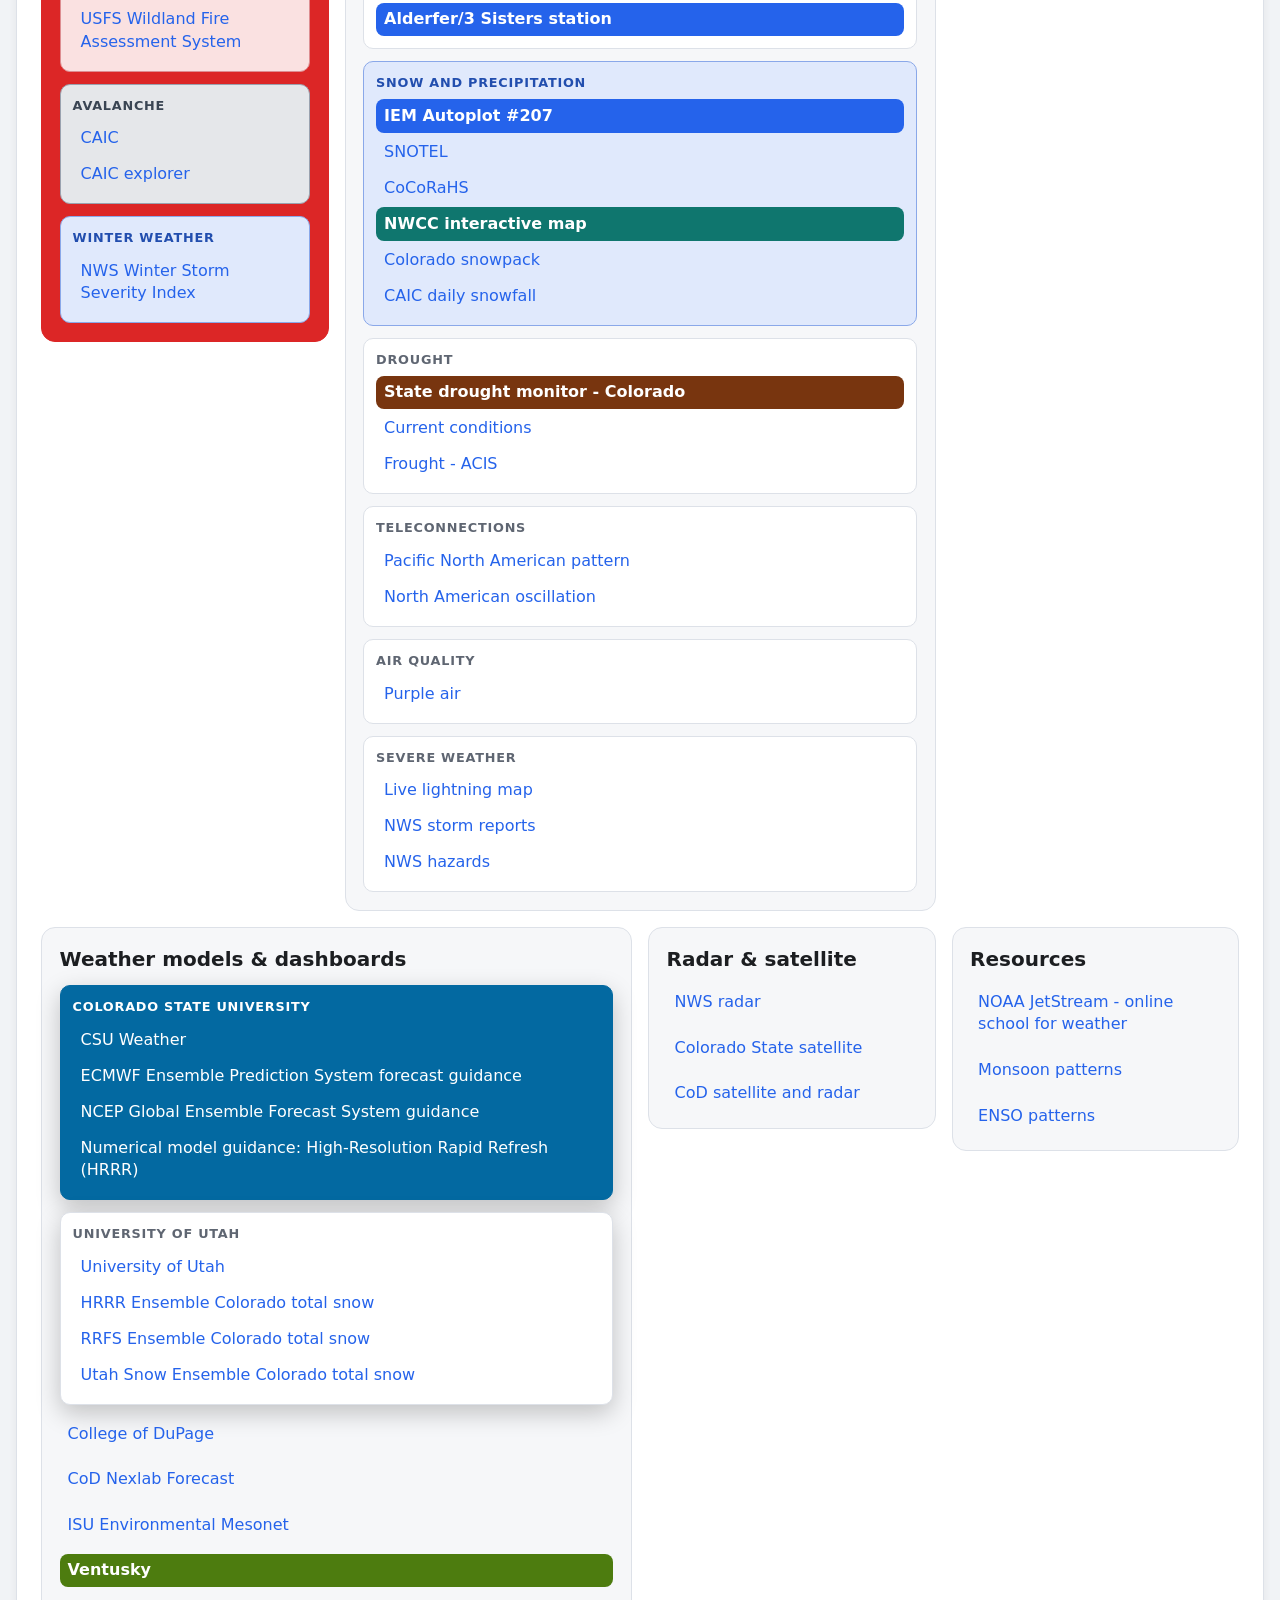
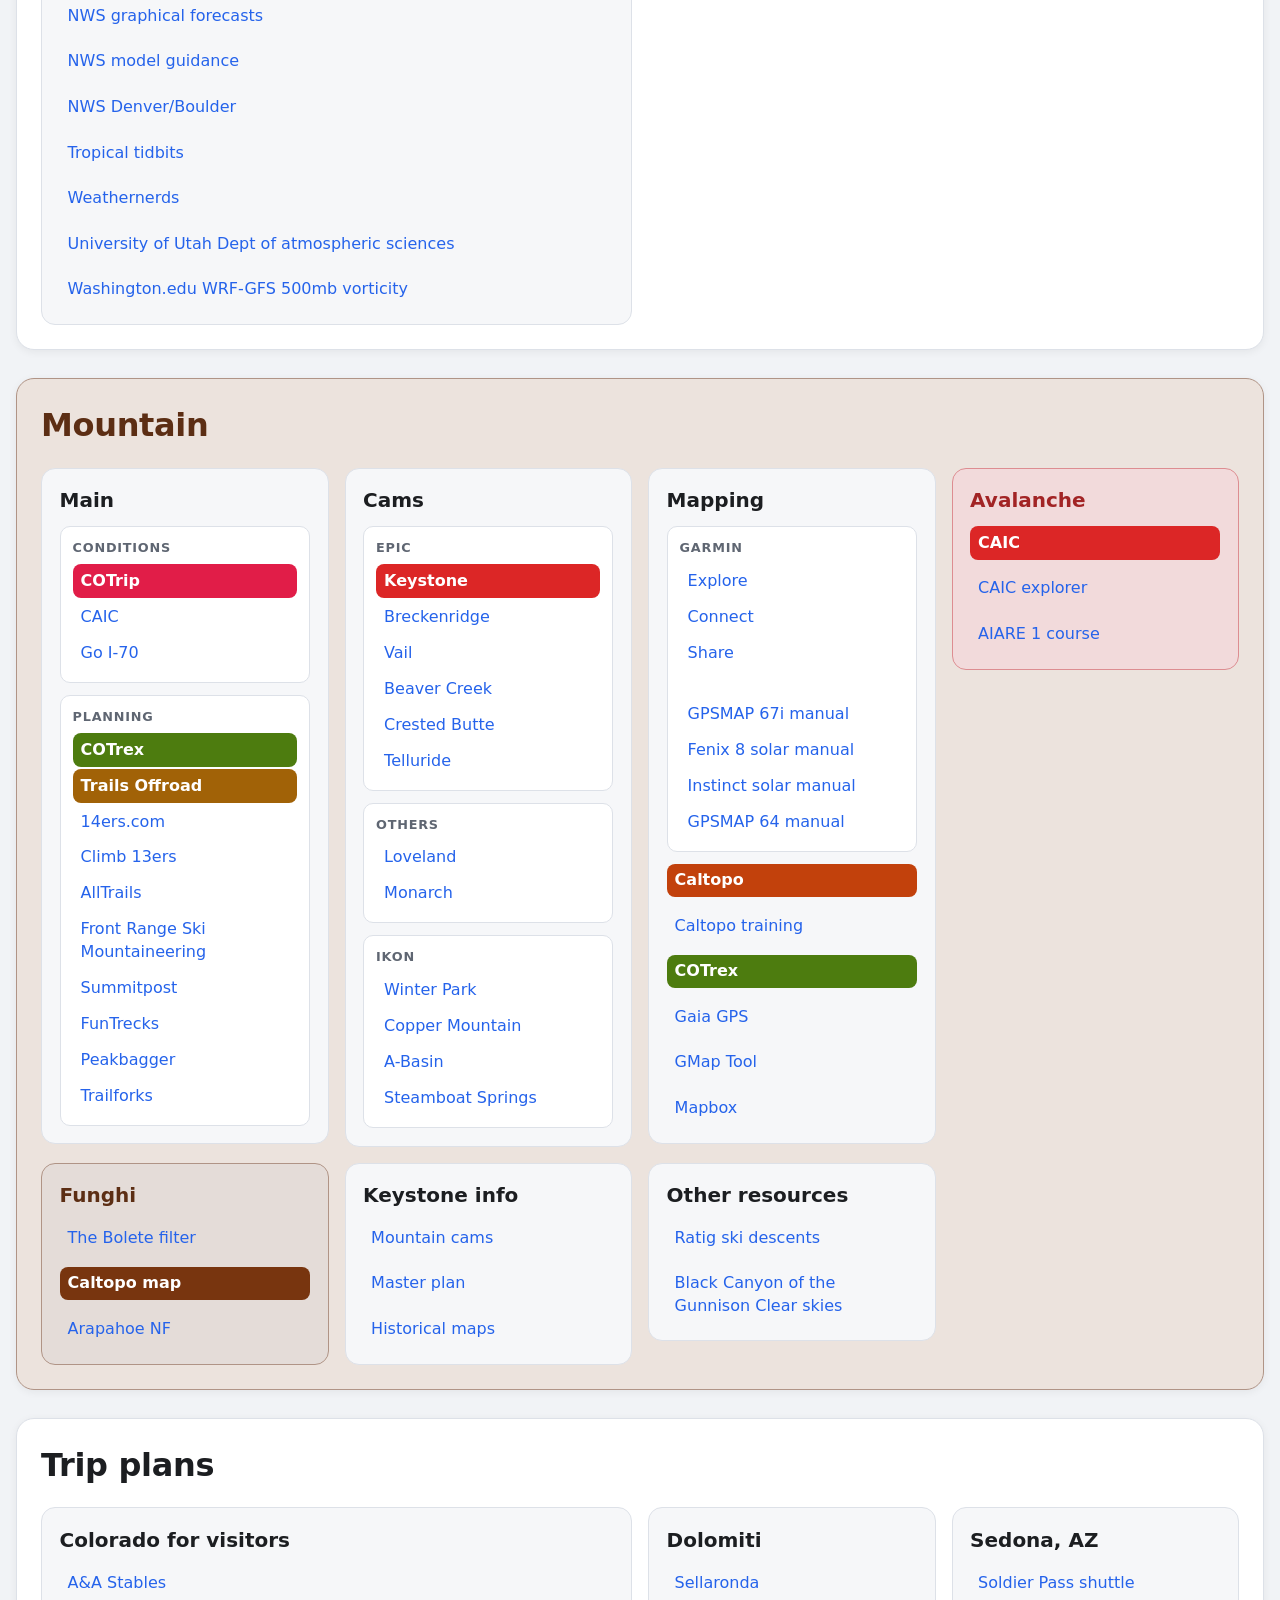
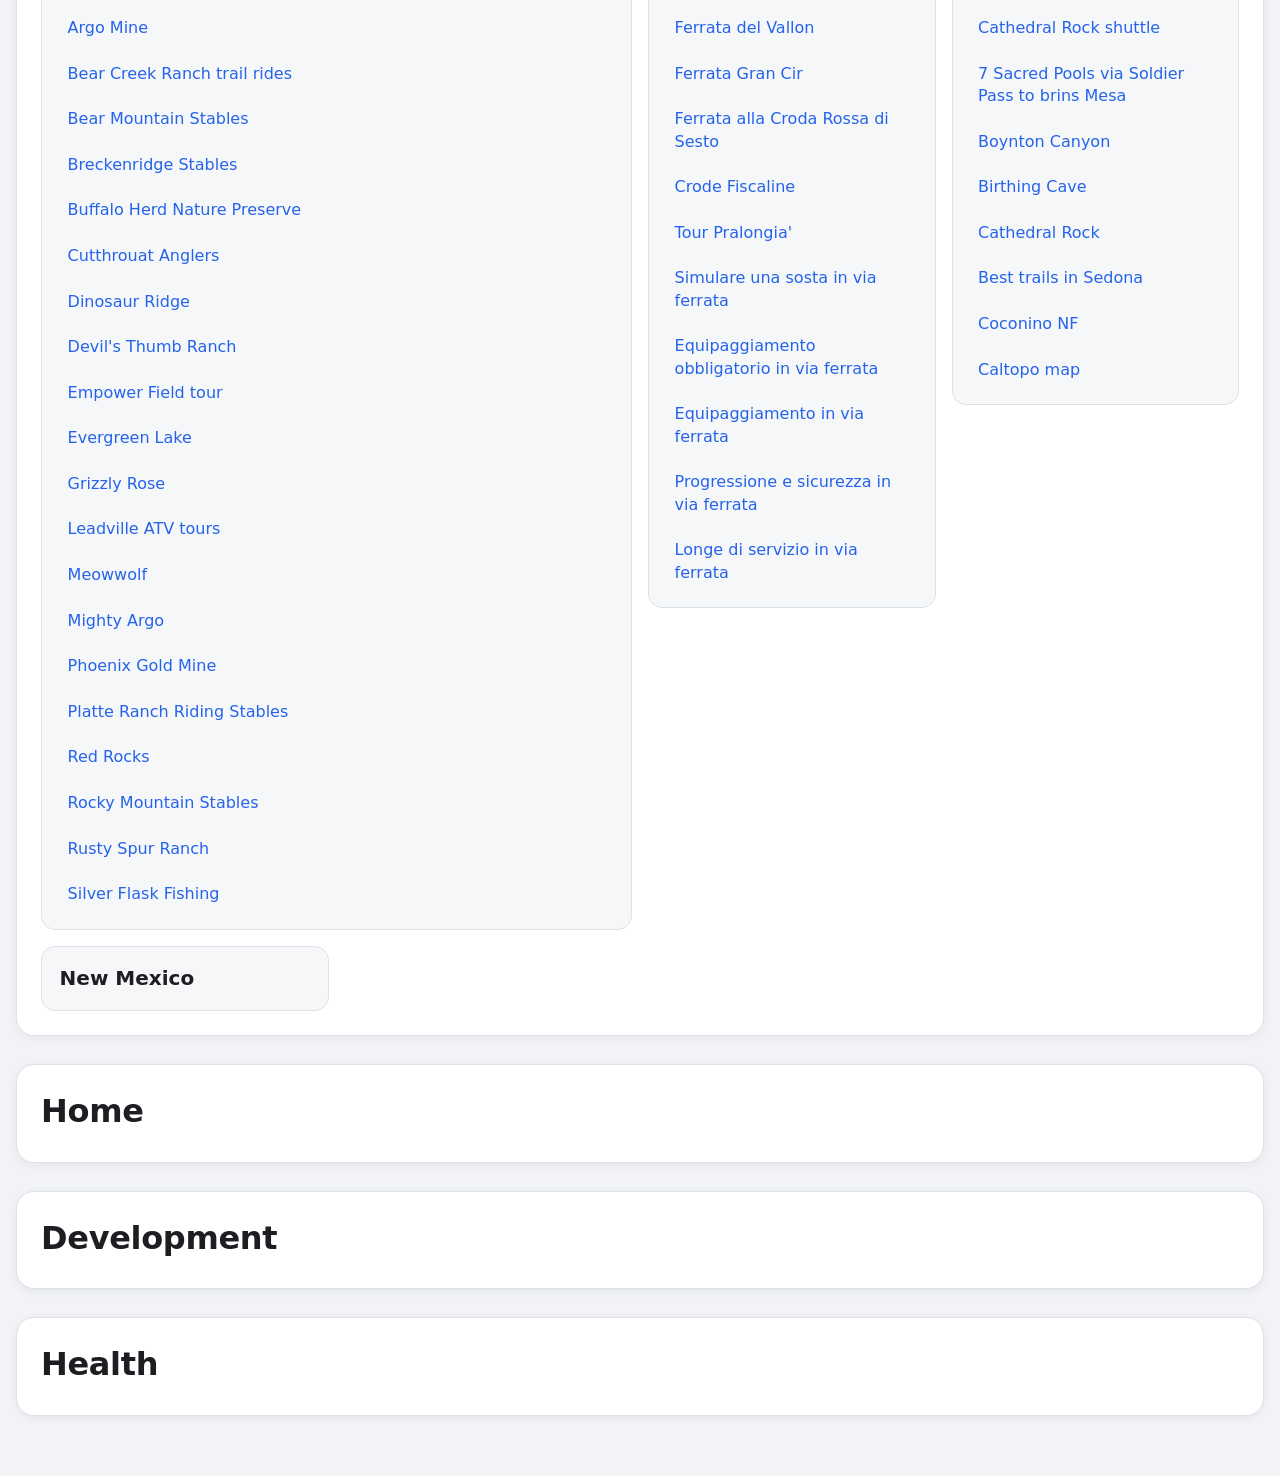
==== commit 64fdfef5: "Updated forecasting groups" ====
--- a/index.html
+++ b/index.html
@@ -57,7 +57,7 @@
             </div>
 
             <div class="card-3 blue shadow">
-                <h4>6-10 days out</h4>
+                <h4>6-9 days out</h4>
                 <p class="card-note">CPC outlook and height anomaly ensembles to confirm the track of any troughs. Check again the ensemble precipitation signal and probabilities.</p>
                 <a class="card-link" href="https://www.cpc.ncep.noaa.gov/products/predictions/610day/" target="_blank">6-10 days outlooks</a>
                 <a class="card-link solid blue" href="https://beta.pivotalweather.com/models/epsens/500h_anom-mean/conus?forecastHour=0" target="_blank">EPS 500mb Height anomaly CONUS</a>
@@ -66,7 +66,7 @@
             </div>
 
             <div class="card-3 magenta shadow">
-                <h4>4-7 days out</h4>
+                <h4>4-5 days out</h4>
                 <p class="card-note">To assess flow and dynamics: deterministic 300mb wind (jet stream), 500mb vorticity; 700mb ensemble height and wind, deterministic humidity and wind. Ensemble precipitation to narrow the timing.</p>
                 <a class="card-link" href="https://beta.pivotalweather.com/models/ecmwf_full/500hv/conus?forecastHour=00" target="_blank">ECMWF 300mb Height, Wind CONUS (Jet stream)</a>
                 <a class="card-link" href="https://beta.pivotalweather.com/models/ecmwf_full/500hv/conus?forecastHour=00" target="_blank">ECMWF 500mb Height, Relative vorticity CONUS</a>
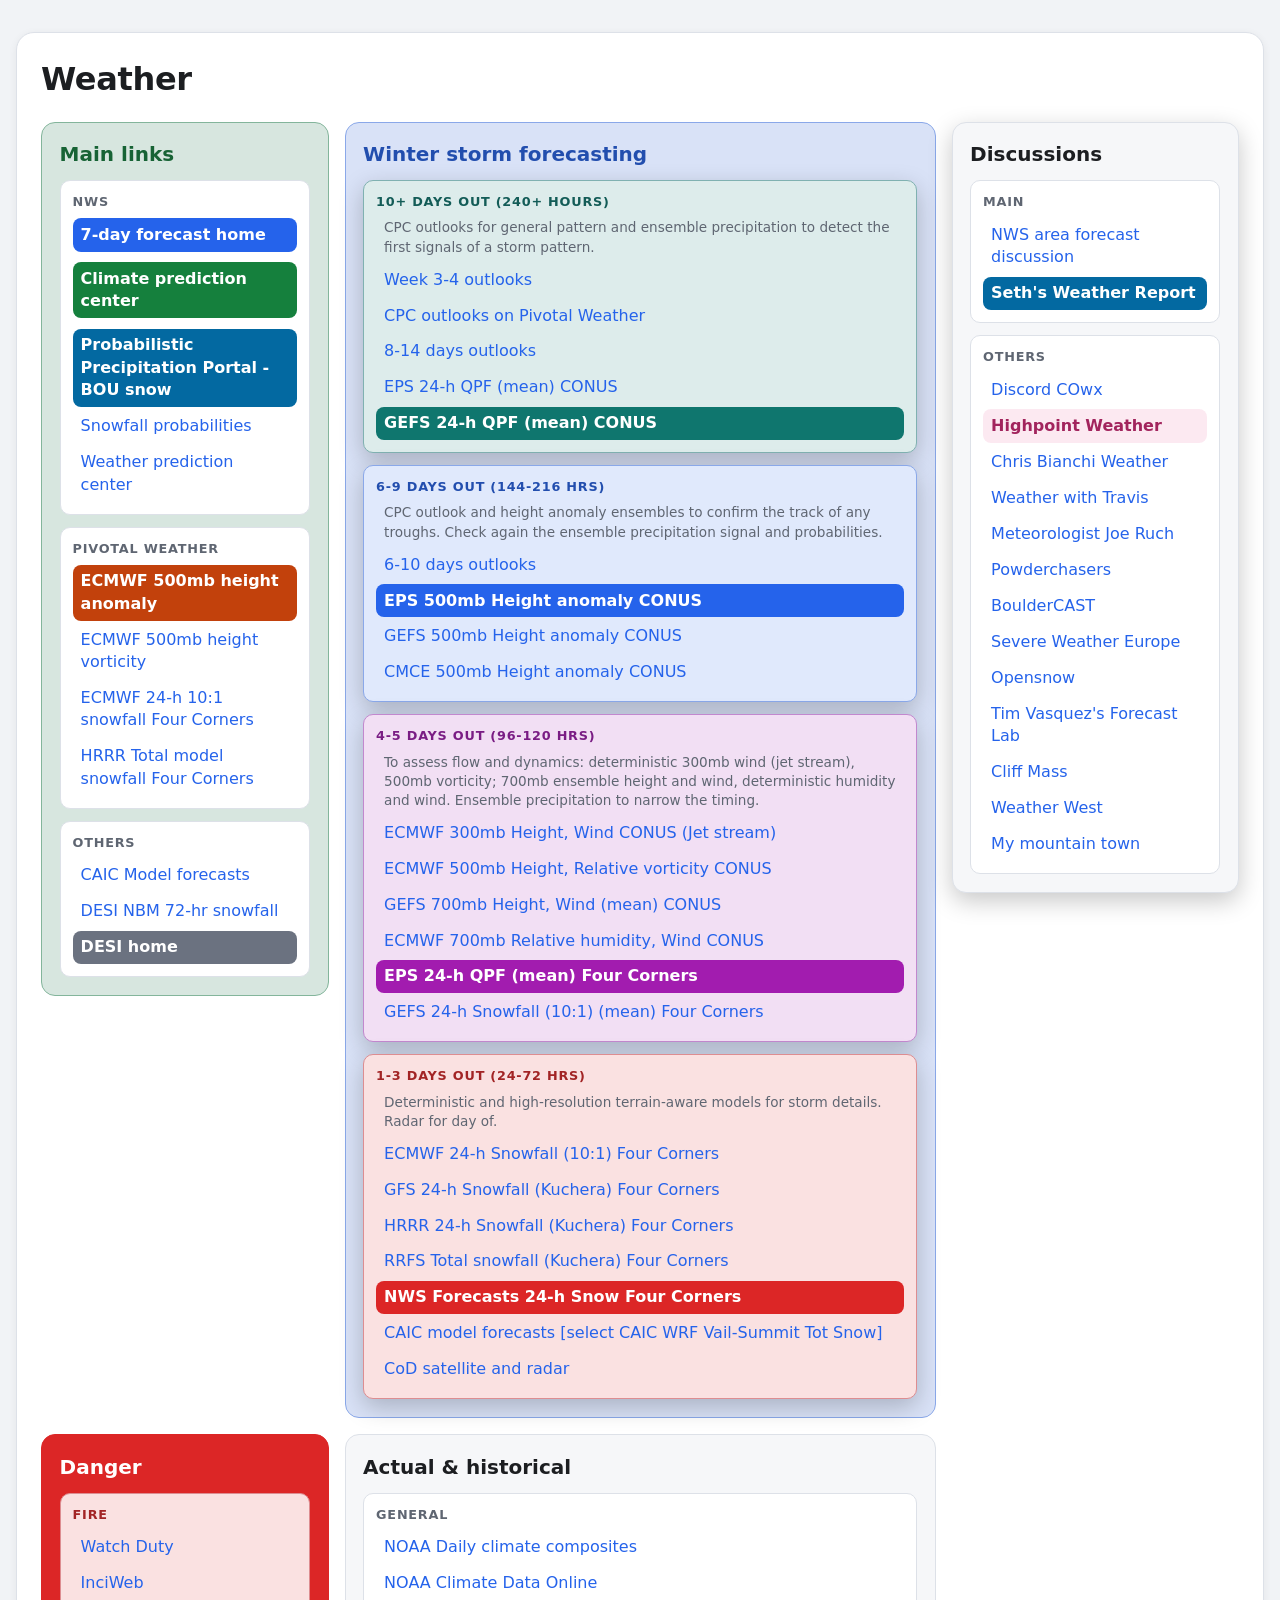
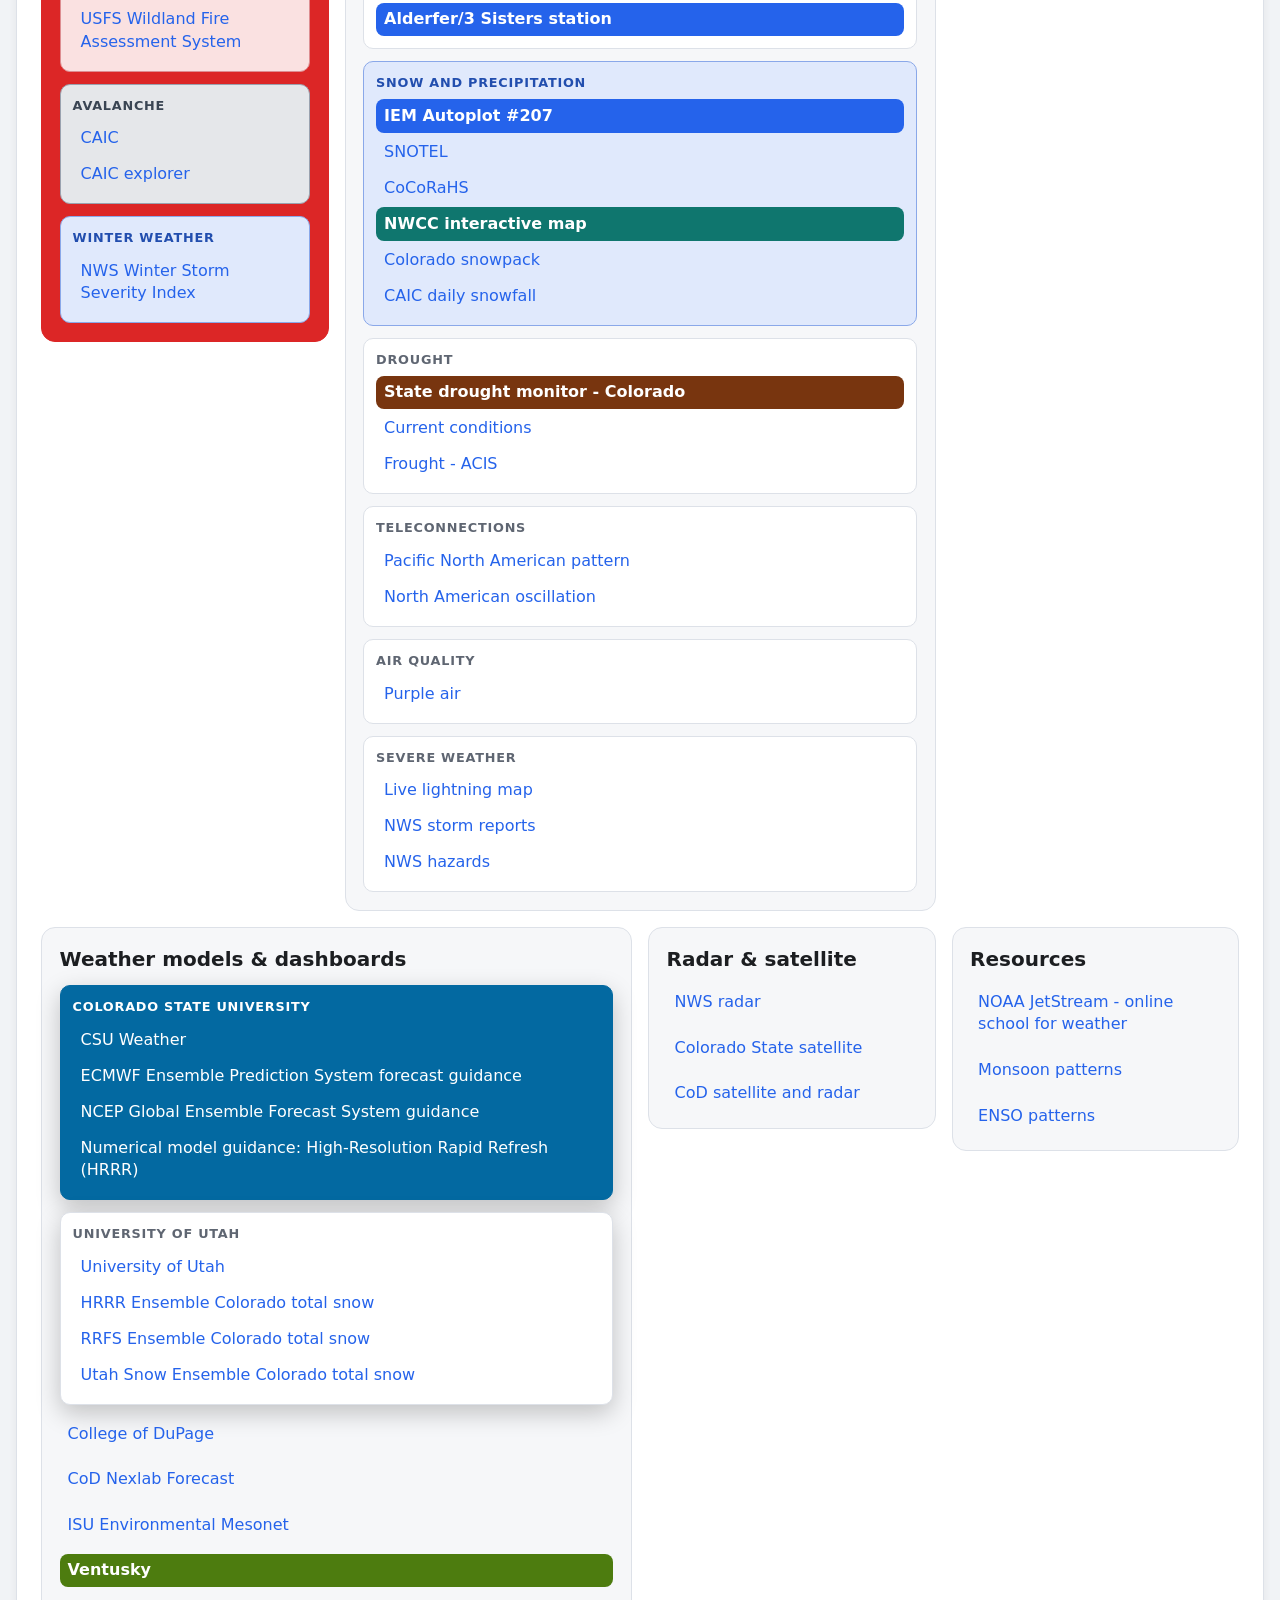
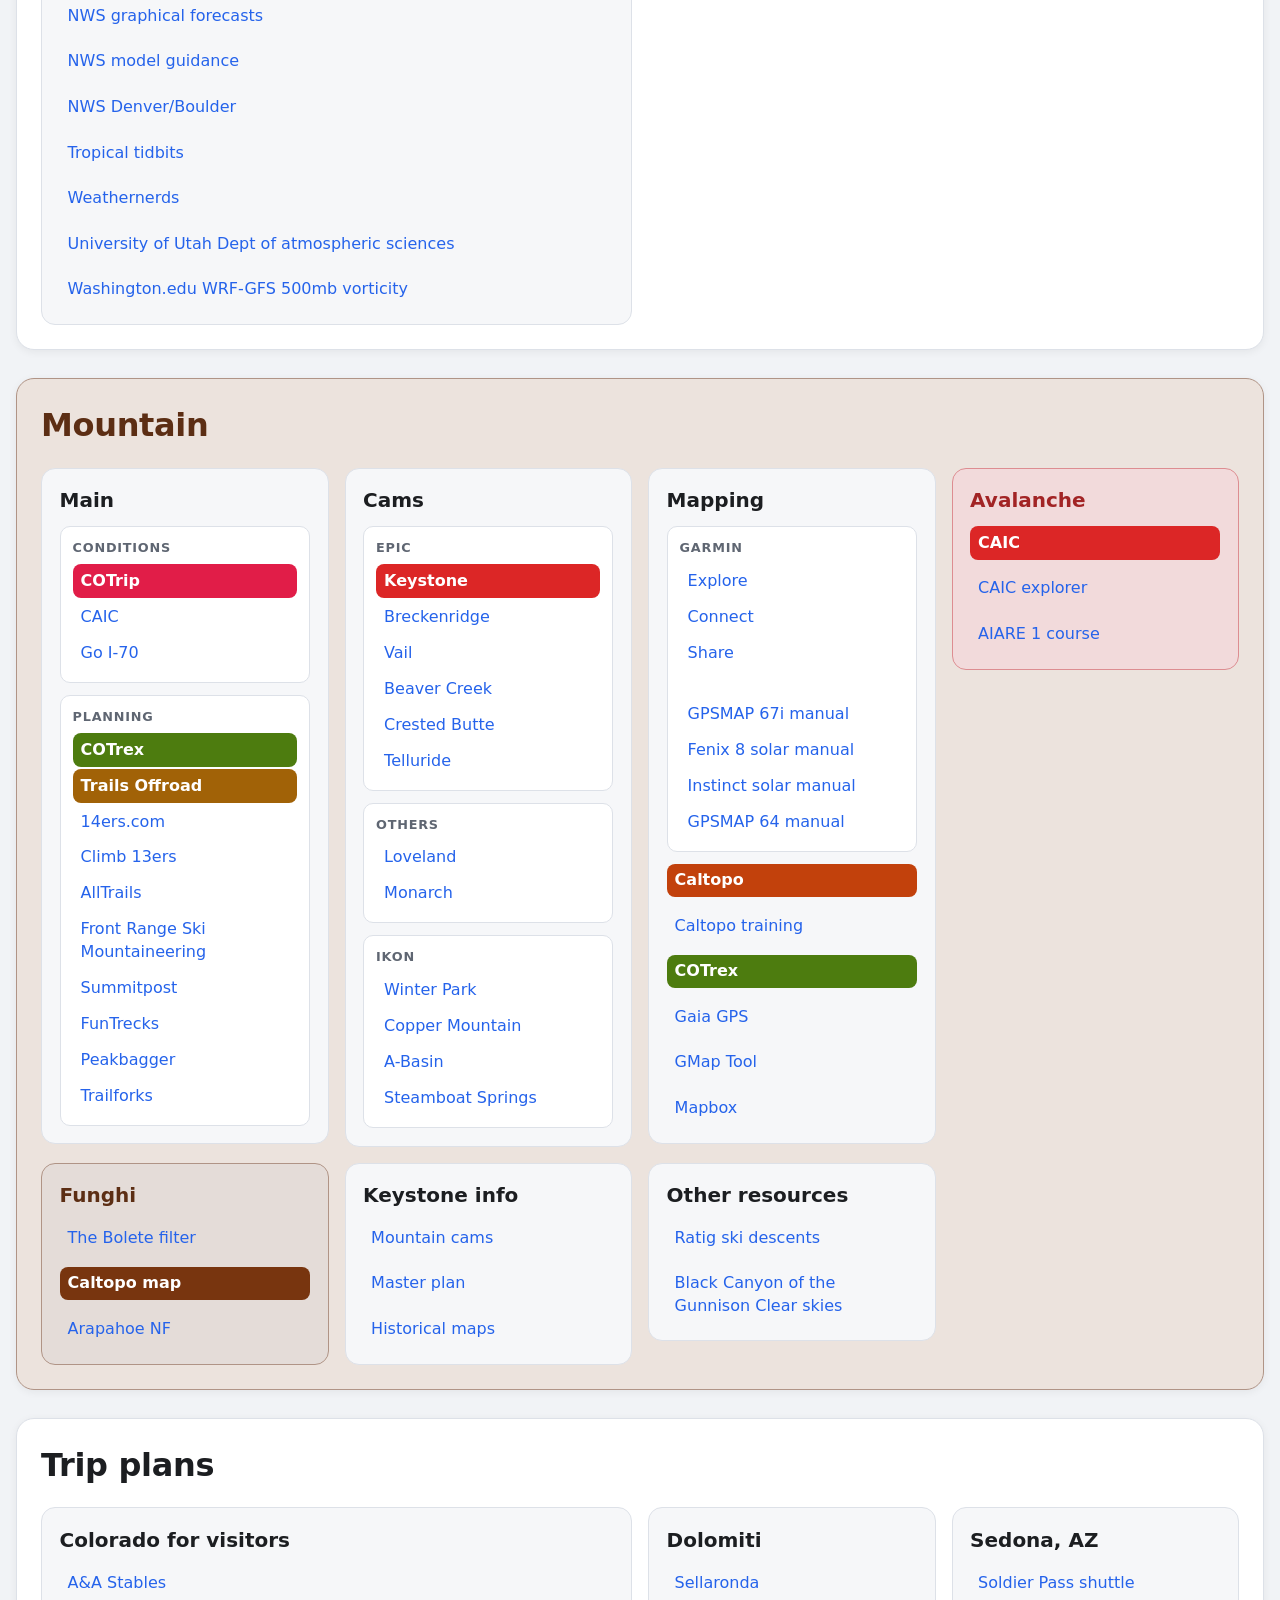
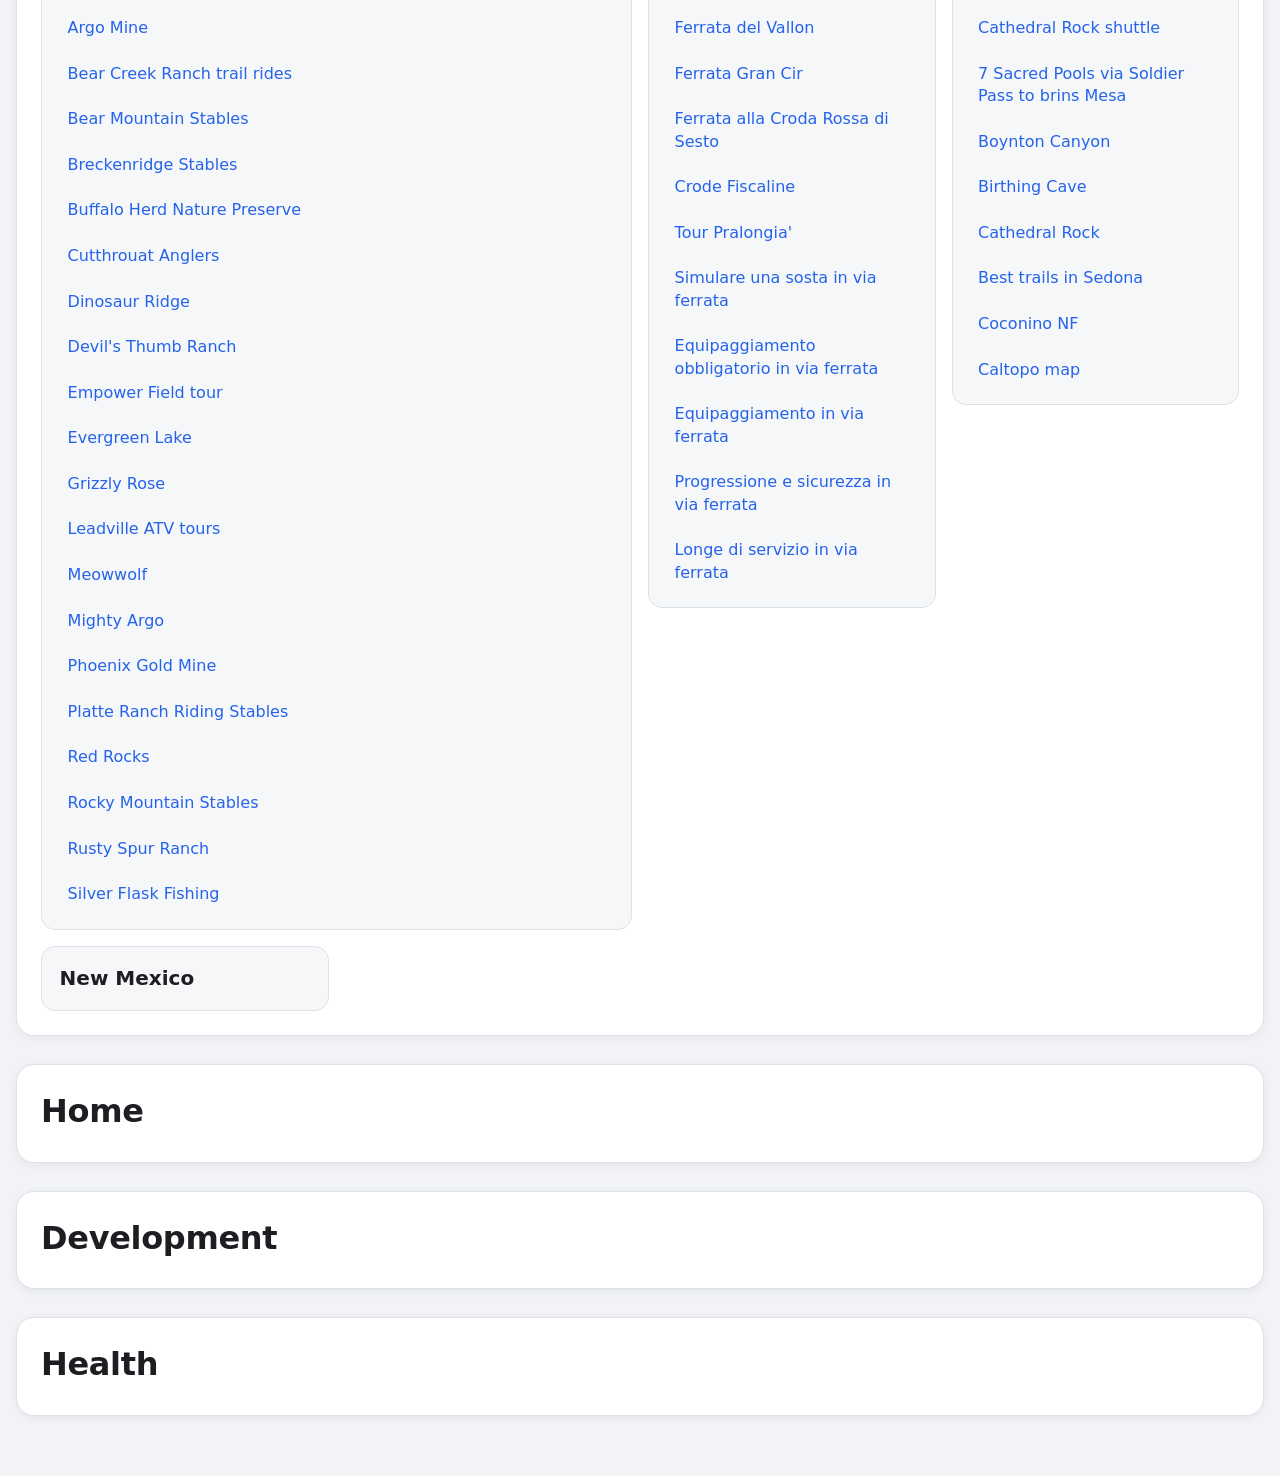
==== commit 8523849d: "Updated forecasting" ====
--- a/index.html
+++ b/index.html
@@ -47,7 +47,7 @@
             <h3>Winter storm forecasting</h3>
 
             <div class="card-3 teal shadow">
-                <h4>10+ days out</h4>
+                <h4>10+ days out (240+ hours)</h4>
                 <p class="card-note">CPC outlooks for general pattern and ensemble precipitation to detect the first signals of a storm pattern.</p>
                 <a class="card-link" href="https://www.cpc.ncep.noaa.gov/products/predictions/WK34/" target="_blank">Week 3-4 outlooks</a>
                 <a class="card-link" href="https://beta.pivotalweather.com/forecasts/cpc/cpc_prcp_d0814/conus" target="_blank">CPC outlooks on Pivotal Weather</a>
@@ -57,16 +57,16 @@
             </div>
 
             <div class="card-3 blue shadow">
-                <h4>6-9 days out</h4>
+                <h4>6-9 days out (144-216 hrs)</h4>
                 <p class="card-note">CPC outlook and height anomaly ensembles to confirm the track of any troughs. Check again the ensemble precipitation signal and probabilities.</p>
                 <a class="card-link" href="https://www.cpc.ncep.noaa.gov/products/predictions/610day/" target="_blank">6-10 days outlooks</a>
-                <a class="card-link solid blue" href="https://beta.pivotalweather.com/models/epsens/500h_anom-mean/conus?forecastHour=0" target="_blank">EPS 500mb Height anomaly CONUS</a>
-                <a class="card-link" href="https://beta.pivotalweather.com/models/gefsens/500h_anom-mean/conus?forecastHour=0" target="_blank">GEFS 500mb Height anomaly CONUS</a>
+                <a class="card-link solid blue" href="https://beta.pivotalweather.com/models/epsens/500h_anom-mean/conus?forecastHour=144" target="_blank">EPS 500mb Height anomaly CONUS</a>
+                <a class="card-link" href="https://beta.pivotalweather.com/models/gefsens/500h_anom-mean/conus?forecastHour=144" target="_blank">GEFS 500mb Height anomaly CONUS</a>
                 <a class="card-link" href="https://beta.pivotalweather.com/models/cmceens/500h_anom-mean/conus?forecastHour=0" target="_blank">CMCE 500mb Height anomaly CONUS</a>
             </div>
 
             <div class="card-3 magenta shadow">
-                <h4>4-5 days out</h4>
+                <h4>4-5 days out (96-120 hrs)</h4>
                 <p class="card-note">To assess flow and dynamics: deterministic 300mb wind (jet stream), 500mb vorticity; 700mb ensemble height and wind, deterministic humidity and wind. Ensemble precipitation to narrow the timing.</p>
                 <a class="card-link" href="https://beta.pivotalweather.com/models/ecmwf_full/500hv/conus?forecastHour=00" target="_blank">ECMWF 300mb Height, Wind CONUS (Jet stream)</a>
                 <a class="card-link" href="https://beta.pivotalweather.com/models/ecmwf_full/500hv/conus?forecastHour=00" target="_blank">ECMWF 500mb Height, Relative vorticity CONUS</a>
@@ -78,7 +78,7 @@
             </div>
 
             <div class="card-3 red shadow">
-                <h4>1-3 days out</h4>
+                <h4>1-3 days out (24-72 hrs)</h4>
                 <p class="card-note">Deterministic and high-resolution terrain-aware models for storm details. Radar for day of.</p>
                 <a class="card-link" href="https://beta.pivotalweather.com/models/ecmwf_full/sn10_024h-imp/us_fc?forecastHour=24" target="_blank">ECMWF 24-h Snowfall (10:1) Four Corners</a>
                 <a class="card-link" href="https://beta.pivotalweather.com/models/gfs/snku_024h-imp/us_fc?forecastHour=24" target="_blank">GFS 24-h Snowfall (Kuchera) Four Corners</a>
